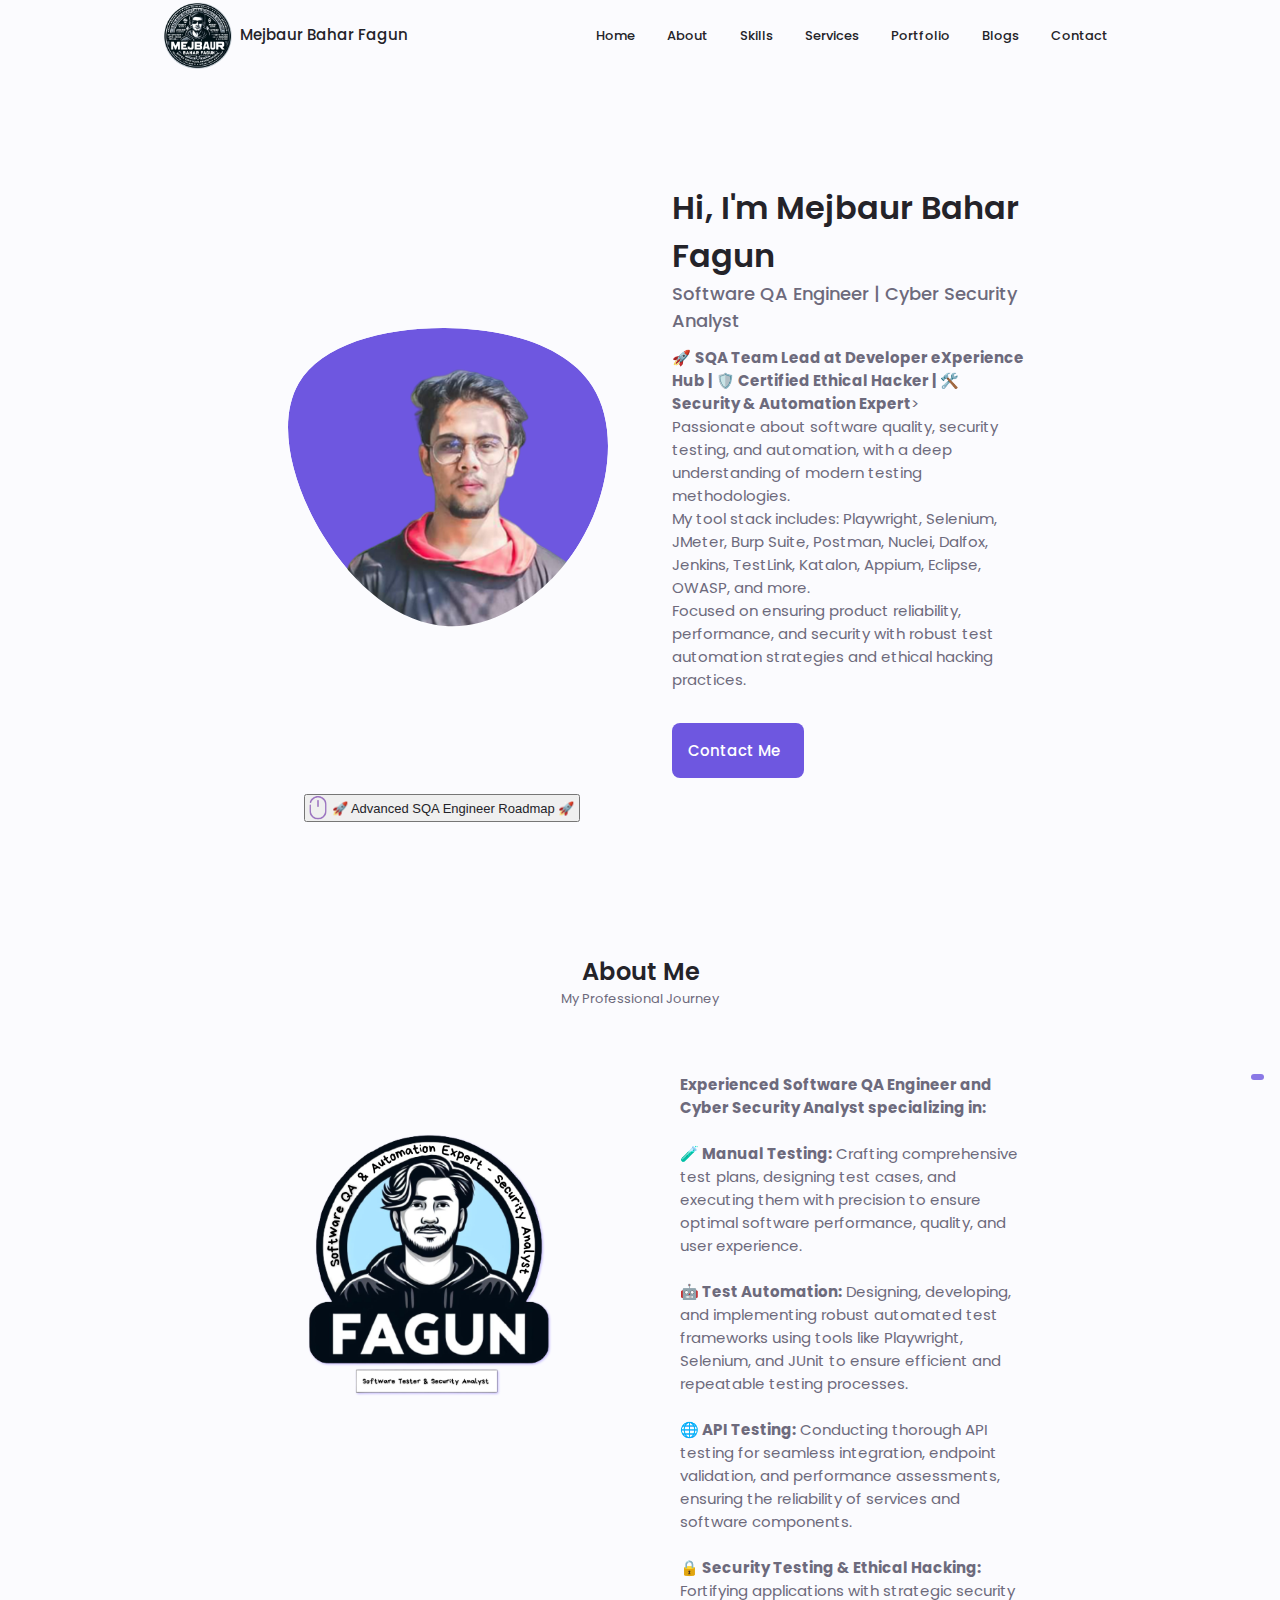
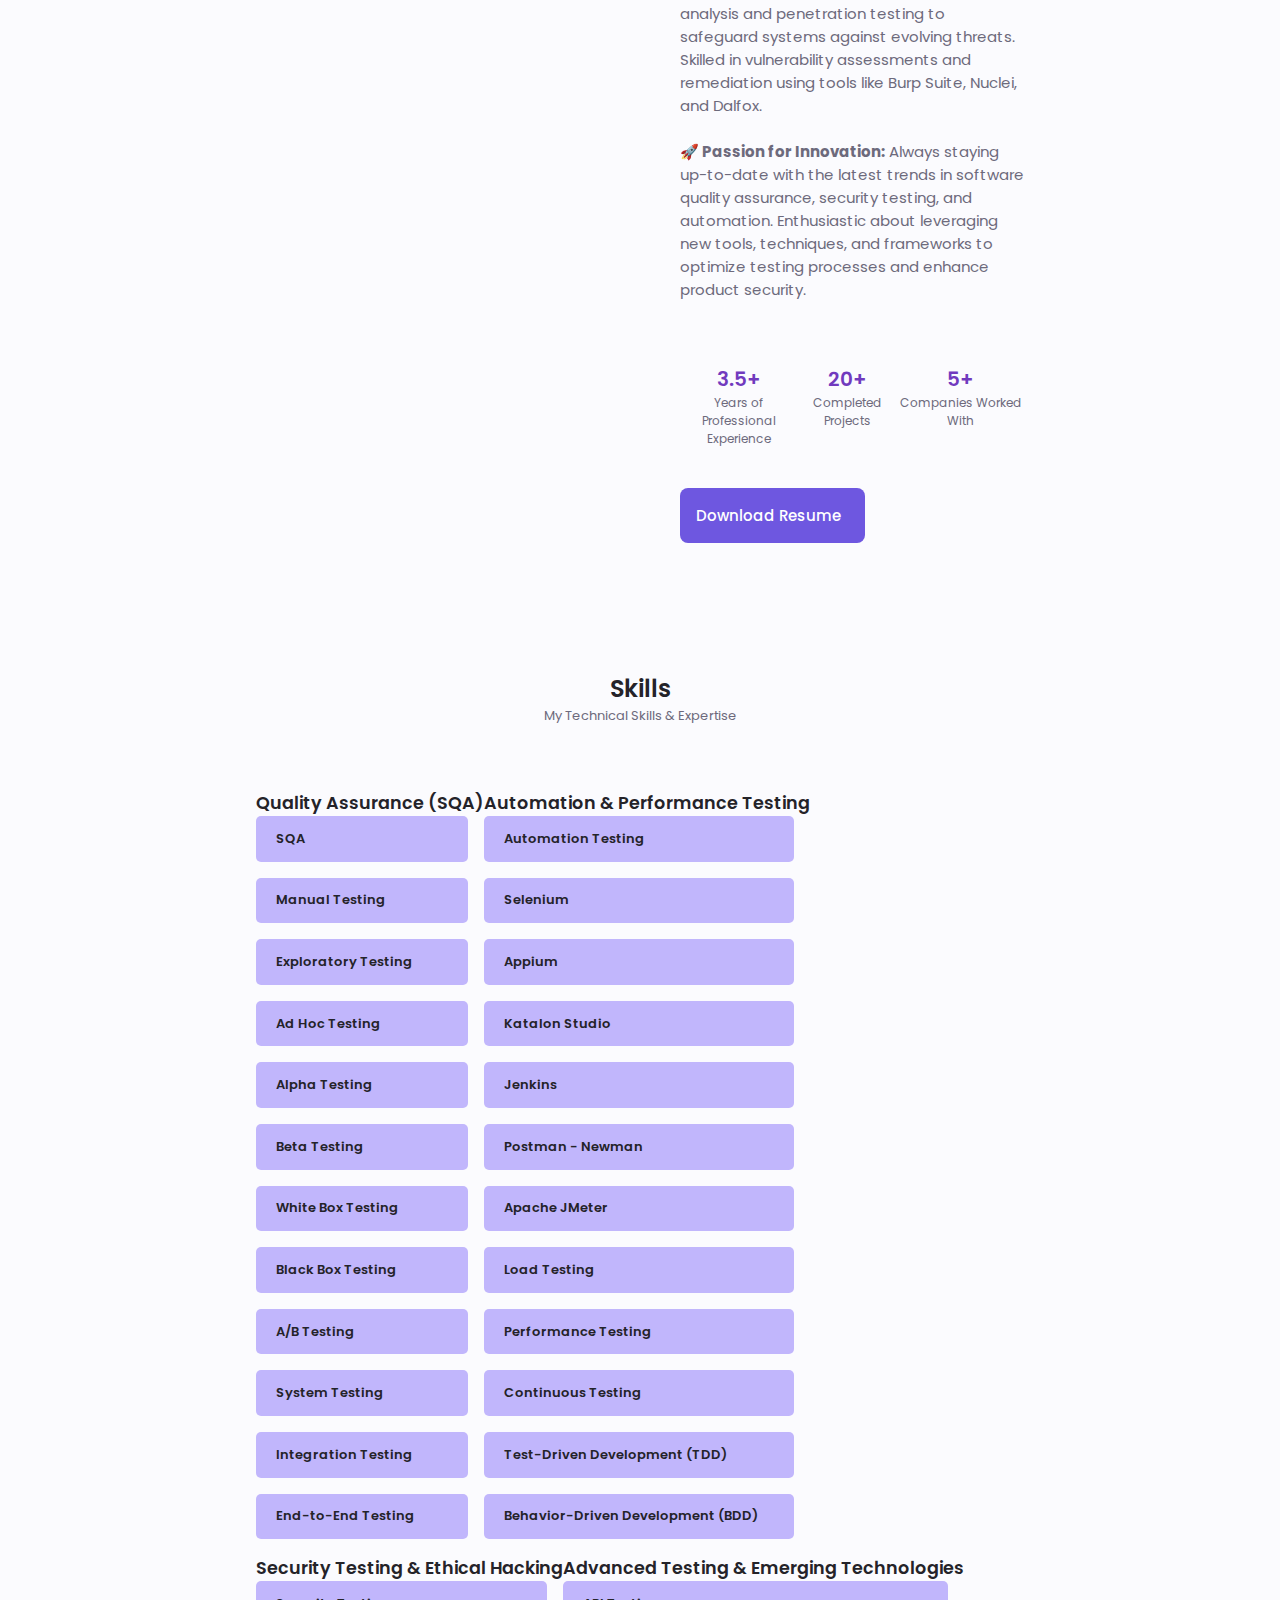
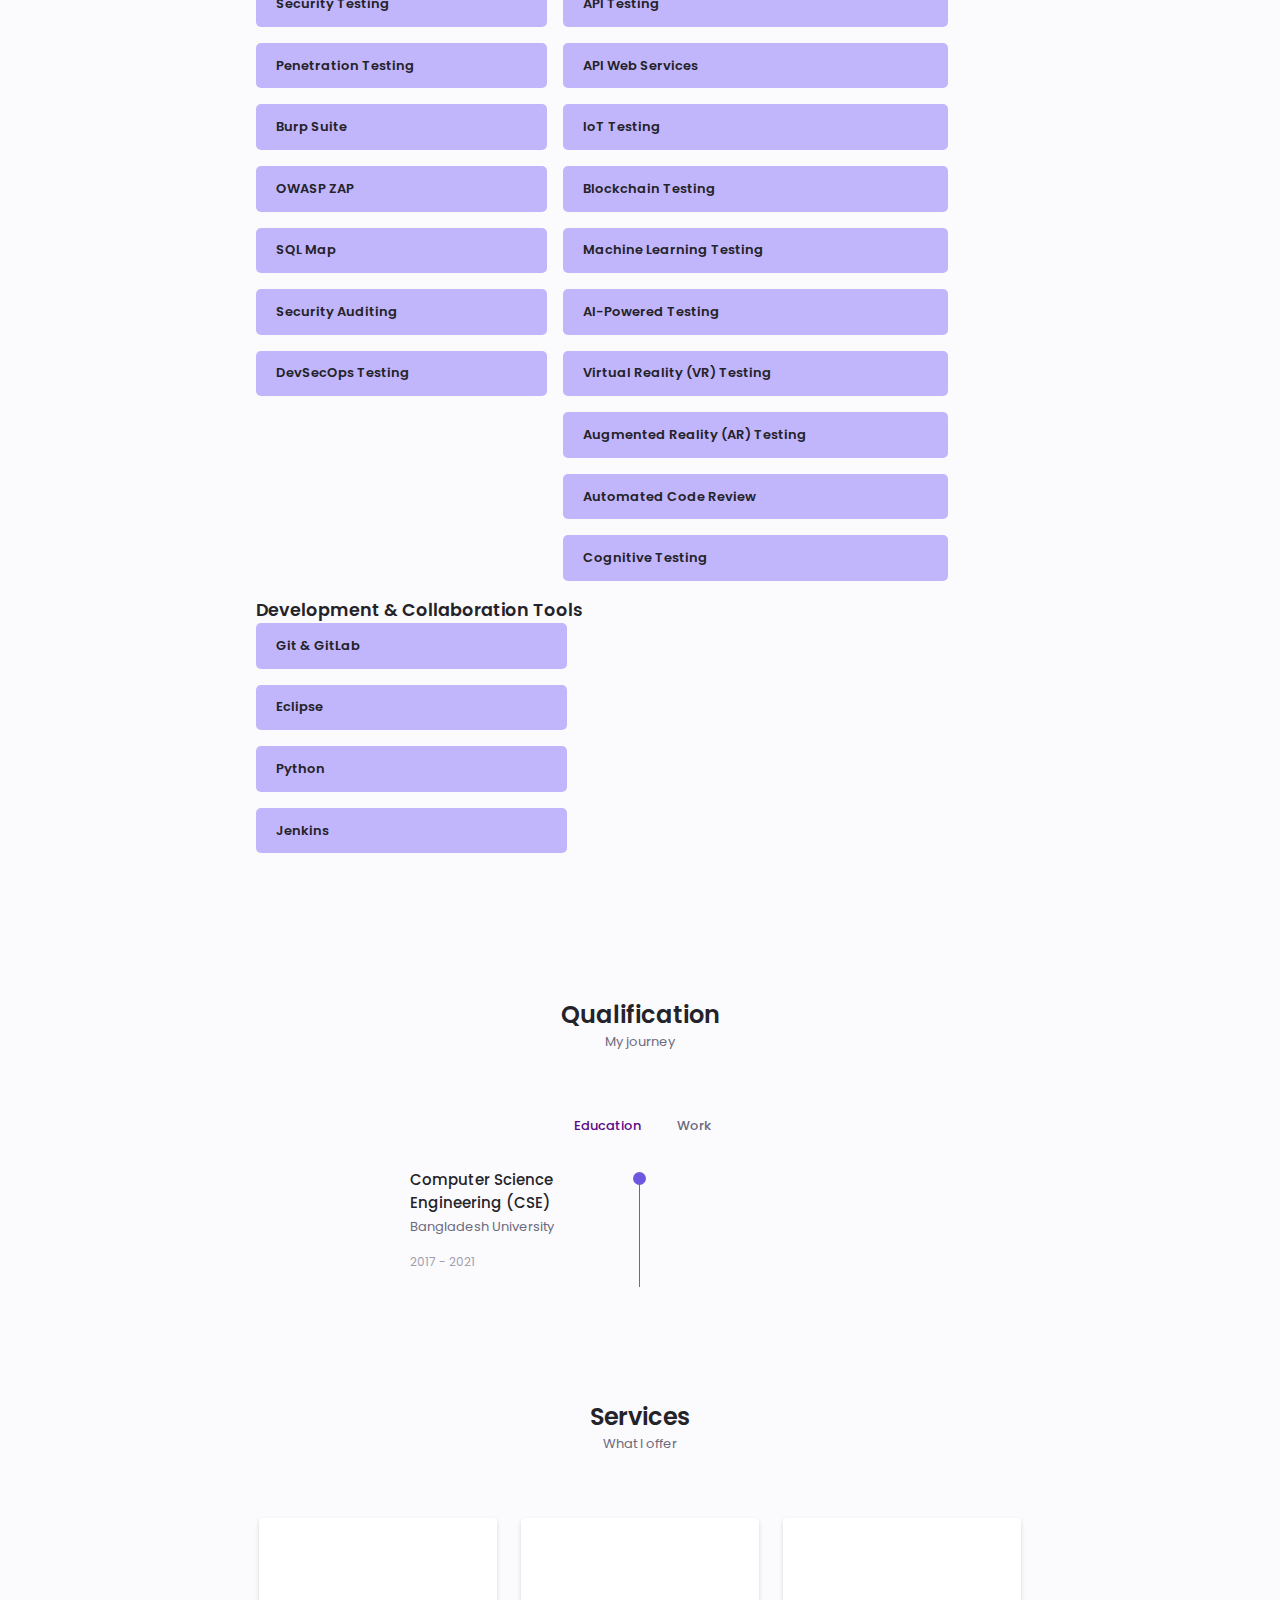
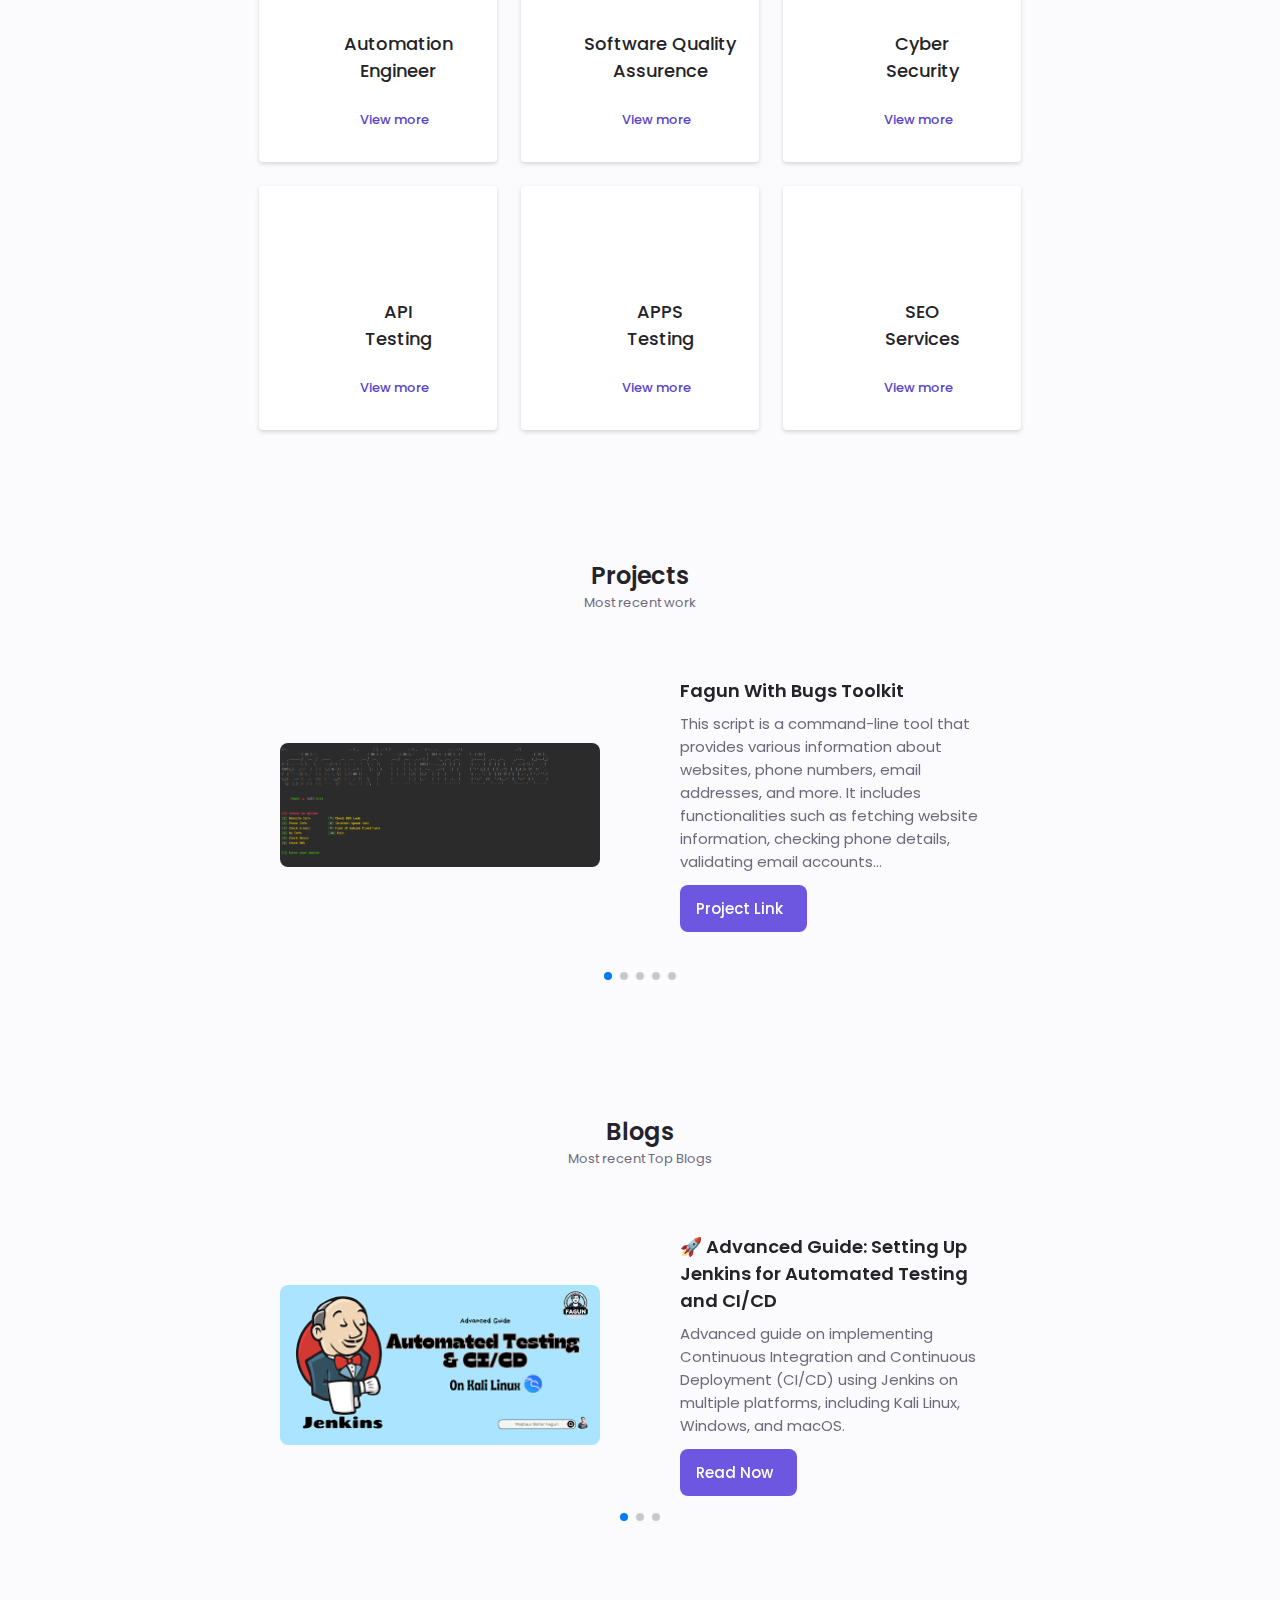
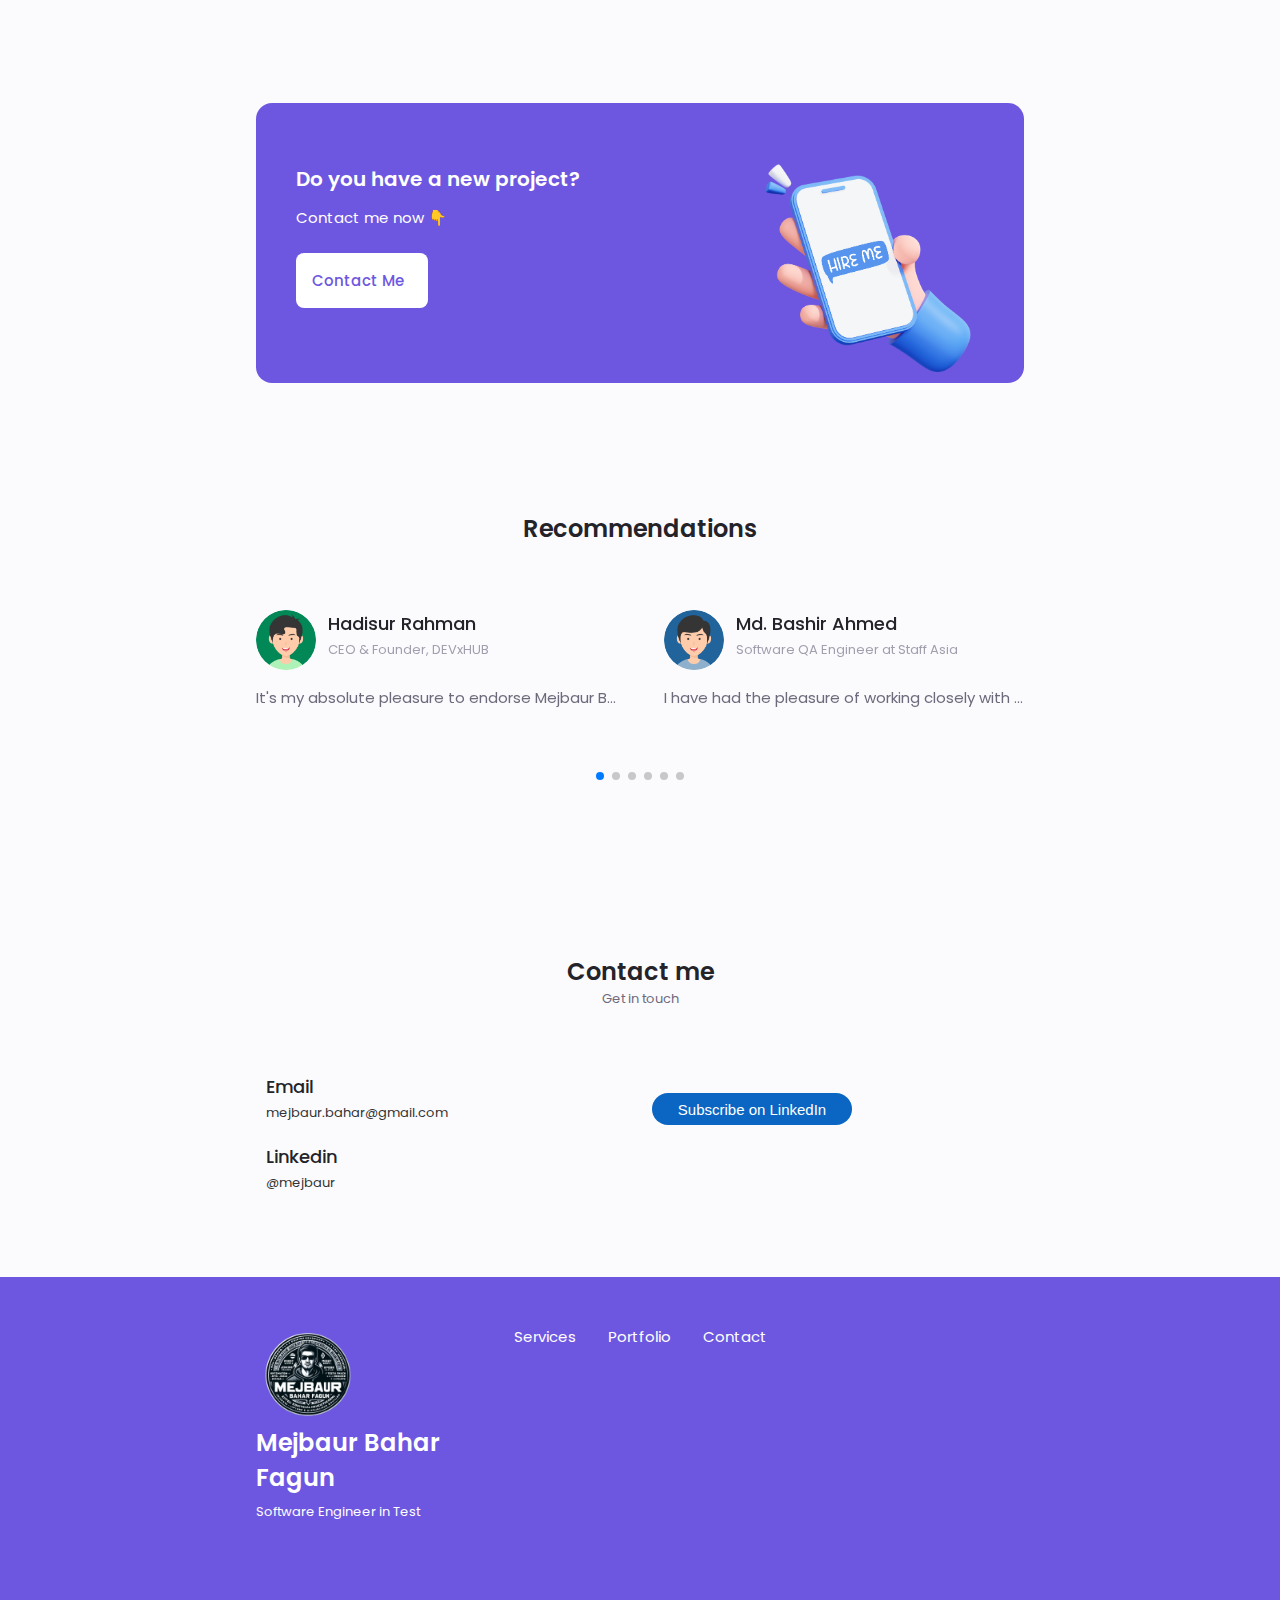
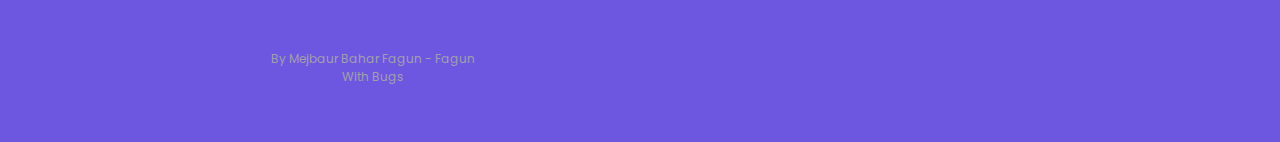
==== index.html @ 1ff0dfd5 "Update index.html" ====
<!DOCTYPE html>
<html lang="en">

<head>
  <meta charset="UTF-8" />
  <meta name="viewport" content="width=device-width, initial-scale=1.0" />
  <title>Mejbaur Bahar Fagun - Software QA Engineer | Cyber Security Analyst</title>
  <link rel="icon" type="image/png" href="Assets/Icons/logo.png">
  <meta name="description"
    content="Experienced Software QA Engineer and Cyber Security Analyst with expertise in Cyber Security, Ethical Hacking, and Test Automation.">
  <meta name="keywords"
    content="Mejbaur Bahar Fagun, Software QA Engineer, Cyber Security Analyst, Ethical Hacking, Test Automation, Security Testing, Bangladesh, Asia, USA, Canada,Software Testing, QA Engineer, Quality Assurance, Test Automation, Manual Testing, Software QA, Software Tester, Testing Engineer, Quality Analyst, SQA Engineer, QA Testing, Test Automation Engineer, Agile Testing, Regression Testing, Performance Testing, Mobile App Testing, API Testing, White Box Testing, Black Box Testing, Usability Testing, Security Testing, Penetration Testing, Load Testing, Stress Testing, Compatibility Testing, Exploratory Testing, Acceptance Testing, Test Planning, Test Execution, Test Case Design, Defect Life Cycle, Bug Tracking, Test Metrics, Test Reporting, Continuous Integration, DevOps, Shift Left Testing, Shift Right Testing, TDD, BDD, Behavior-Driven Development, Scrum Testing, Kanban Testing, Waterfall Testing, V-Model Testing, Risk-Based Testing, Compliance Testing, Accessibility Testing, Code Review, Static Analysis, Dynamic Analysis, Test Management, Test Documentation, SDLC, STLC, Gherkin, Jira, Selenium, Appium, Cypress, JUnit, TestNG, Cucumber, LoadRunner, JMeter, SoapUI, Postman, OWASP, ISTQB, Certified Software Tester, QA Best Practices, Emerging Trends in Software Testing, Quality Engineering">
  <link rel="stylesheet" href="Libraries/swiper-bundle.min.css" />
  <link rel="stylesheet" href="Css/style.css" />
  <meta property="og:title" content="Mejbaur Bahar Fagun - Software QA Engineer | Cyber Security Analyst">
  <meta property="og:description"
    content="Experienced Software QA Engineer and Cyber Security Analyst with expertise in Cyber Security, Ethical Hacking, and Test Automation.">
  <meta property="og:image" alt="Mejbaur Bahar Fagun - Software QA Engineer"
    content="https://media.licdn.com/dms/image/D5603AQHMV2bnf3NX9g/profile-displayphoto-shrink_800_800/0/1670130148787?e=2147483647&v=beta&t=wiXHs87gkBNLfKlxSEKNHR71yvdGmW5u5Cp7sYRUisY">
  <meta property="og:url" content="https://fagun.sqatesting.com">
  <meta property="og:type" content="website">
  <meta property="og:image:width" content="800">
  <meta property="og:image:height" content="800">
  <meta name="robots" content="index, follow">
  <meta name="twitter:card" content="summary_large_image">
  <meta name="twitter:creator" content="@fagun018">
  <meta name="twitter:site" content="@fagun018">
  <meta property="og:locale" content="en_US">
  <meta property="og:site_name" content="Mejbaur Bahar Fagun">
  <meta property="og:type" content="profile">
  <meta name="viewport" content="width=device-width, initial-scale=1">
  <link rel="errorpage" href="https://fagun.sqatesting.com/404.html">
  <link rel="preload" href="Libraries/swiper-bundle.min.css" as="style">
  <link rel="preload" href="Css/style.css" as="style">
  <link rel="sitemap" type="application/xml" title="Sitemap" href="sitemap.xml">
  <link rel="canonical" href="https://fagun.sqatesting.com">
  <link rel="stylesheet" href="https://cdnjs.cloudflare.com/ajax/libs/font-awesome/6.0.0/css/all.min.css"
    integrity="sha512-YourIntegrityCodeHere" crossorigin="anonymous" referrerpolicy="no-referrer" />
  
  <!-- Open Graph and Twitter Meta Data -->
  <meta property="og:title" content="Mejbaur Bahar Fagun - Software QA Engineer | Cyber Security Analyst">
  <meta property="og:description"
    content="Mejbaur Bahar Fagun is a Software QA Engineer, Cyber Security Analyst, Bug Bounty Hunter, and Top LinkedIn Voice.">
  <meta property="og:image" content="https://fagun.sqatesting.com/images/profile.jpg">
  <meta property="og:url" content="https://fagun.sqatesting.com">
  <meta name="twitter:title" content="Mejbaur Bahar Fagun - Software QA Engineer | Cyber Security Analyst">
  <meta name="twitter:description"
    content="Mejbaur Bahar Fagun is a Software QA Engineer, Cyber Security Analyst, Bug Bounty Hunter, and Top LinkedIn Voice.">
  <meta name="twitter:image" content="https://fagun.sqatesting.com/images/profile.jpg">
  
  <!-- Security & Privacy -->
  <script>
    document.addEventListener('contextmenu', function (e) {
      e.preventDefault(); // Disable right-click context menu
    });

    document.addEventListener('keydown', function (e) {
      if ((e.ctrlKey || e.metaKey) && e.shiftKey && e.key === 'C') {
        e.preventDefault(); // Disable Ctrl+Shift+C
      }
    });
  </script>

  <!-- Schema.org Structured Data -->
  <script type="application/ld+json">
    {
      "@context": "https://schema.org",
      "@type": "Person",
      "name": "Mejbaur Bahar Fagun",
      "jobTitle": "Software QA Engineer",
      "url": "https://fagun.sqatesting.com",
      "sameAs": [
        "https://www.linkedin.com/in/fagun018",
        "https://twitter.com/fagun018"
      ],
      "worksFor": {
        "@type": "Organization",
        "name": "Developer eXperience Hub"
      },
      "educationalCredentialAwarded": {
        "@type": "EducationalOccupationalCredential",
        "credentialCategory": "BSc",
        "educationalCredentialAwarded": "Computer Science and Engineering",
        "educationalOrganization": {
          "@type": "CollegeOrUniversity",
          "name": "Bangladesh University"
        }
      },
      "alumniOf": {
        "@type": "CollegeOrUniversity",
        "name": "Bangladesh University"
      }
    }
  </script>

  <script>
    if (window.location.hostname.indexOf("www") === 0) {
      window.location.href = window.location.href.replace("www.", "");
    }
  </script>
</head>



<body>
  <!-- header  -->
  <header class="header" id="header">
    <nav class="nav container">
      <a href="#" class="nav-logo">
        <img src="Assets/Icons/logo.png" alt="logo" style="width: 80px; height: 80px; vertical-align: middle;">
        Mejbaur Bahar Fagun
      </a>




      <div class="nav-menu" id="nav-menu">
        <ul class="nav-list grid">
          <li class="nav-item">
            <a href="#home" class="nav-link"><i class="fa-solid fa-house nav-icon"></i> Home</a>
          </li>
          <li class="nav-item">
            <a href="#about" class="nav-link"><i class="fa-solid fa-user nav-icon"></i> About</a>
          </li>
          <li class="nav-item">
            <a href="#skills" class="nav-link"><i class="fa-solid fa-file nav-icon"></i> Skills</a>
          </li>
          <li class="nav-item">
            <a href="#services" class="nav-link"><i class="fa-solid fa-briefcase nav-icon"></i> Services</a>
          </li>
          <li class="nav-item">
            <a href="portfolio.html" class="nav-link"><i class="fa-solid fa-image nav-icon"></i> Portfolio</a>
          </li>
          <li class="nav-item">
            <a href="#blogs" class="nav-link"><i class="fa-solid fa-image nav-icon"></i> Blogs</a>
          </li>
          <li class="nav-item">
            <a href="#contact" class="nav-link"><i class="fa-solid fa-message nav-icon"></i> Contact</a>
          </li>
        </ul>
        <i class="fa-solid fa-xmark nav-close" id="nav-close"></i>
      </div>

      <div class="nav-btns">
        <!-- theme btn  -->
        <i class="fa-regular fa-moon change-theme" id="theme-button"></i>

        <div class="nav-toggle" id="nav-toggle">
          <i class="fa-solid fa-bars"></i>
        </div>
      </div>
    </nav>
  </header>

  <main class="main">
    <section class="home section" id="home">
      <div class="home-container container grid">
        <div class="home-content grid">
          <div class="home-social">
            <a href="https://www.linkedin.com/in/mejbaur/" target="_blank" class="home-social-icon">
              <i class="fa-brands fa-linkedin-in"></i>
            </a>
            <a href="https://www.linkedin.com/newsletters/7049699805199020032/" target="_blank"
              class="home-social-icon">
              <i class="fas fa-envelope"></i> <!-- Use the fas class for solid envelope icon -->
            </a>
            <a href="https://github.com/fagun18" target="_blank" class="home-social-icon">
              <i class="fa-brands fa-github"></i>
            </a>
          </div>

          <div class="home-img">
            <svg class="home-blob" viewBox="0 0 200 187" xmlns="http://www.w3.org/2000/svg"
              xmlns:xlink="http://www.w3.org/1999/xlink">
              <mask id="mask0" mask-type="alpha">
                <path d="M190.312 36.4879C206.582 62.1187 201.309 102.826 182.328 134.186C163.346 165.547 
        130.807 187.559 100.226 186.353C69.6454 185.297 41.0228 161.023 21.7403 129.362C2.45775 
        97.8511 -7.48481 59.1033 6.67581 34.5279C20.9871 10.1032 59.7028 -0.149132 97.9666 
        0.00163737C136.23 0.303176 174.193 10.857 190.312 36.4879Z" />
              </mask>
              <g mask="url(#mask0)">
                <path d="M190.312 36.4879C206.582 62.1187 201.309 102.826 182.328 134.186C163.346 
        165.547 130.807 187.559 100.226 186.353C69.6454 185.297 41.0228 161.023 21.7403 
        129.362C2.45775 97.8511 -7.48481 59.1033 6.67581 34.5279C20.9871 10.1032 59.7028 
        -0.149132 97.9666 0.00163737C136.23 0.303176 174.193 10.857 190.312 36.4879Z" />
                <image class="home-blob-img" x="-15" y="-5" href="Assets/Icons/logo1.png" />
              </g>
            </svg>
          </div>

<div class="home-data">
  <h1 class="home-title">Hi, I'm Mejbaur Bahar Fagun</h1>
  <h3 class="home-subtitle">Software QA Engineer | Cyber Security Analyst</h3>
  <p class="home-description">
    🚀 <b>SQA Team Lead at Developer eXperience Hub | 🛡️ Certified Ethical Hacker | 🛠️ Security & Automation Expert</b>>
    <br> Passionate about software quality, security testing, and automation, with a deep understanding of modern testing methodologies.
    <br> My tool stack includes: Playwright, Selenium, JMeter, Burp Suite, Postman, Nuclei, Dalfox, Jenkins, TestLink, Katalon, Appium, Eclipse, OWASP, and more.
    <br> Focused on ensuring product reliability, performance, and security with robust test automation strategies and ethical hacking practices.
  </p>
  <a href="#contact" class="button button-flex">
    Contact Me <i class="fa-regular fa-envelope button-icon"></i>
  </a>
</div>

        </div>

        <style>
          .home-scroll-button {
            transition: transform 0.3s ease-in-out;
          }

          .home-scroll-button:hover {
            transform: scale(1.1);
          }
        </style>

        <style>
          .home-scroll-button {
            transition: transform 0.3s ease-in-out, color 0.3s ease-in-out;
            color: black;
            /* Initial text color */
          }

          .home-scroll-button:hover {
            transform: scale(1.1);
            color: blue;
            /* Text color on hover */
          }
        </style>

        <div class="home-scroll">
          <button onclick="redirectToAboutPage()" class="home-scroll-button button-flex">
            <!-- <i class="fa-solid fa-computer-mouse home-scroll-mouse"></i> -->
            <img class="home-scroll-mouse" src="Assets/mouse.svg" alt="" />
            <span class="home-scroll-name">🚀 Advanced SQA Engineer Roadmap 🚀</span>
            <i class="fa-solid fa-angles-down home-scroll-arrow"></i>
          </button>
        </div>

        <script>
          function redirectToAboutPage() {
            // Replace 'about.html' with the actual path to your about page
            window.location.href = 'sqa_roadmap.html';
          }
        </script>



      </div>
    </section>

<section class="about section" id="about">
  <h2 class="section-title">About Me</h2>
  <span class="section-subtitle">My Professional Journey</span>

  <div class="about-container container grid">
    <img src="Assets/Icons/aboutimg.png" alt="Mejbaur Bahar Fagun" class="about-img" />

    <div class="about-data">
      <p class="about-description">
        <b>Experienced Software QA Engineer and Cyber Security Analyst specializing in:</b><br><br>

        <b>🧪 Manual Testing:</b> Crafting comprehensive test plans, designing test cases, and executing them with precision to ensure optimal software performance, quality, and user experience.<br><br>

        <b>🤖 Test Automation:</b> Designing, developing, and implementing robust automated test frameworks using tools like Playwright, Selenium, and JUnit to ensure efficient and repeatable testing processes.<br><br>

        <b>🌐 API Testing:</b> Conducting thorough API testing for seamless integration, endpoint validation, and performance assessments, ensuring the reliability of services and software components.<br><br>

        <b>🔒 Security Testing & Ethical Hacking:</b> Fortifying applications with strategic security analysis and penetration testing to safeguard systems against evolving threats. Skilled in vulnerability assessments and remediation using tools like Burp Suite, Nuclei, and Dalfox.<br><br>

        <b>🚀 Passion for Innovation:</b> Always staying up-to-date with the latest trends in software quality assurance, security testing, and automation. Enthusiastic about leveraging new tools, techniques, and frameworks to optimize testing processes and enhance product security.<br><br>
      </p>

      <div class="about-info">
        <div>
          <span class="about-info-title">3.5+</span>
          <span class="about-info-name">Years of <br /> Professional Experience</span>
        </div>
        <div>
          <span class="about-info-title">20+</span>
          <span class="about-info-name">Completed Projects</span>
        </div>
        <div>
          <span class="about-info-title">5+</span>
          <span class="about-info-name">Companies Worked With</span>
        </div>
      </div>

      <div class="about-buttons">
        <a href="https://drive.google.com/file/d/1X0MMyf4GKWsysK_bhwSFIOzguG3PvM5C/view?usp=sharing" target="_blank"
          class="button button-flex">
          Download Resume
          <i class="fa-solid fa-file-arrow-down button-icon"></i>
        </a>
      </div>
    </div>
  </div>
</section>


<!-- Skills and Qualification -->
<section class="skills section" id="skills">
  <h2 class="section-title">Skills</h2>
  <span class="section-subtitle">My Technical Skills & Expertise</span>
  
  <div class="skills-content container">
    <div class="skills-category">
      <h3 class="skills-category-title">Quality Assurance (SQA)</h3>
      <div class="skills-name">SQA</div>
      <div class="skills-name">Manual Testing</div>
      <div class="skills-name">Exploratory Testing</div>
      <div class="skills-name">Ad Hoc Testing</div>
      <div class="skills-name">Alpha Testing</div>
      <div class="skills-name">Beta Testing</div>
      <div class="skills-name">White Box Testing</div>
      <div class="skills-name">Black Box Testing</div>
      <div class="skills-name">A/B Testing</div>
      <div class="skills-name">System Testing</div>
      <div class="skills-name">Integration Testing</div>
      <div class="skills-name">End-to-End Testing</div>
    </div>

    <div class="skills-category">
      <h3 class="skills-category-title">Automation & Performance Testing</h3>
      <div class="skills-name">Automation Testing</div>
      <div class="skills-name">Selenium</div>
      <div class="skills-name">Appium</div>
      <div class="skills-name">Katalon Studio</div>
      <div class="skills-name">Jenkins</div>
      <div class="skills-name">Postman - Newman</div>
      <div class="skills-name">Apache JMeter</div>
      <div class="skills-name">Load Testing</div>
      <div class="skills-name">Performance Testing</div>
      <div class="skills-name">Continuous Testing</div>
      <div class="skills-name">Test-Driven Development (TDD)</div>
      <div class="skills-name">Behavior-Driven Development (BDD)</div>
    </div>

    <div class="skills-category">
      <h3 class="skills-category-title">Security Testing & Ethical Hacking</h3>
      <div class="skills-name">Security Testing</div>
      <div class="skills-name">Penetration Testing</div>
      <div class="skills-name">Burp Suite</div>
      <div class="skills-name">OWASP ZAP</div>
      <div class="skills-name">SQL Map</div>
      <div class="skills-name">Security Auditing</div>
      <div class="skills-name">DevSecOps Testing</div>
    </div>

    <div class="skills-category">
      <h3 class="skills-category-title">Advanced Testing & Emerging Technologies</h3>
      <div class="skills-name">API Testing</div>
      <div class="skills-name">API Web Services</div>
      <div class="skills-name">IoT Testing</div>
      <div class="skills-name">Blockchain Testing</div>
      <div class="skills-name">Machine Learning Testing</div>
      <div class="skills-name">AI-Powered Testing</div>
      <div class="skills-name">Virtual Reality (VR) Testing</div>
      <div class="skills-name">Augmented Reality (AR) Testing</div>
      <div class="skills-name">Automated Code Review</div>
      <div class="skills-name">Cognitive Testing</div>
    </div>

    <div class="skills-category">
      <h3 class="skills-category-title">Development & Collaboration Tools</h3>
      <div class="skills-name">Git & GitLab</div>
      <div class="skills-name">Eclipse</div>
      <div class="skills-name">Python</div>
      <div class="skills-name">Jenkins</div>
    </div>
  </div>
</section>

    
    <section class="qualification section">
      <h2 class="section-title">Qualification</h2>
      <span class="section-subtitle">My journey</span>

      <div class="qualification-container container">
        <div class="qualification-tabs">
          <div class="qualification-button button-flex qualification-active" data-target="#education">
            <i class="fa-solid fa-graduation-cap qualification-icon"></i>
            Education
          </div>
          <div class="qualification-button button-flex" data-target="#work">
            <i class="fa-solid fa-briefcase qualification-icon"></i>
            Work
          </div>
        </div>

        <div class="qualification-section">
          <div class="qualification-content qualification-active" data-content id="education">
            <!-- qualifi 1 -->
            <div class="qualification-data">
              <div>
                <h3 class="qualification-title">
                  Computer Science Engineering (CSE)
                </h3>
                <span class="qualification-subtitle">Bangladesh University</span>
                <div class="qualification-date">
                  <i class="fa-solid fa-calendar-days"></i>
                  2017 - 2021
                </div>
              </div>
              <div>
                <span class="qualification-round"></span>
                <span class="qualification-line"></span>
              </div>
            </div>
          </div>

          <!-- qualific content 2 -->
          <div class="qualification-content" data-content id="work">
            <!-- qualifi 1 -->
            <div class="qualification-data">
              <div>
                <h3 class="qualification-title">Software Engineer QA</h3>
                <span class="qualification-subtitle">DEVxHUB</span>
                <div class="qualification-date">
                  <i class="fa-solid fa-calendar-days"></i>
                  2022 - Present
                </div>
              </div>
              <div>
                <span class="qualification-round"></span>
                <span class="qualification-line"></span>
              </div>
            </div>

            <!-- qualifi 2 -->
            <div class="qualification-data">
              <div></div>
              <div>
                <span class="qualification-round"></span>
                <span class="qualification-line"></span>
              </div>
              <div>
                <h3 class="qualification-title">Jr Software QA Engineer</h3>
                <span class="qualification-subtitle">DEVxHUB</span>
                <div class="qualification-date">
                  <i class="fa-solid fa-calendar-days"></i>
                  2022 - 2023
                </div>
              </div>
            </div>

            <!-- qualifi 3 -->
            <div class="qualification-data">
              <div>
                <h3 class="qualification-title">Software QA Engineer (Internship)</h3>
                <span class="qualification-subtitle">DEVxHUB</span>
                <div class="qualification-date">
                  <i class="fa-solid fa-calendar-days"></i>
                  March 2022 - July 2022
                </div>
              </div>
              <div>
                <span class="qualification-round"></span>
                <!-- <span class="qualification-line"></span> -->
              </div>
            </div>

            <!-- Additional experiences -->

            <!-- qualifi 4 -->
            <div class="qualification-data">
              <div></div>
              <div>
                <span class="qualification-round"></span>
                <span class="qualification-line"></span>
              </div>
              <div>
                <h3 class="qualification-title">Software Testing</h3>
                <span class="qualification-subtitle">GAO Tek Inc</span>
                <div class="qualification-date">
                  <i class="fa-solid fa-calendar-days"></i>
                  Contract (3 Months) - 2021
                </div>
              </div>
            </div>

            <!-- qualifi 5 -->
            <div class="qualification-data">
              <div>
                <h3 class="qualification-title">Software Testing (Mobile Apps and Payment Gateway systems)</h3>
                <span class="qualification-subtitle">Orion Informatics Ltd</span>
                <div class="qualification-date">
                  <i class="fa-solid fa-calendar-days"></i>
                  Contract (4 Months) - 2021
                </div>
              </div>
              <div>
                <span class="qualification-round"></span>
                <span class="qualification-line"></span>
              </div>
            </div>
          </div>

        </div>
      </div>
    </section>

    <section class="services section" id="services">
      <h2 class="section-title">Services</h2>
      <span class="section-subtitle">What I offer</span>

      <div class="services-container container grid">
        <!-- service 1  -->
        <div class="services-content">
          <div>
            <i class="fa-solid fa-code services-icon"></i>

            <h3 class="services-title">
              Automation <br />
              Engineer
            </h3>
          </div>
          <span class="button button-flex button-small button-link services-button">
            View more
            <i class="fa-solid fa-arrow-right button-icon"></i>
          </span>

          <div class="services-box">
            <div class="services-box-content">
              <h4 class="services-box-title">
                Automation <br />
                Engineer
              </h4>
              <i class="fa-solid fa-xmark services-box-close"></i>

              <ul class="services-box-services grid">
                <li class="services-box-list">
                  <i class="fa-regular fa-circle-check services-list-icon"></i>
                  <p>Test Automation Scripting 🤖</p>
                </li>
                <li class="services-box-list">
                  <i class="fa-regular fa-circle-check services-list-icon"></i>
                  <p>Test Execution 🚀</p>
                </li>
                <li class="services-box-list">
                  <i class="fa-regular fa-circle-check services-list-icon"></i>
                  <p>Continuous Integration 🔄</p>
                </li>
                <li class="services-box-list">
                  <i class="fa-regular fa-circle-check services-list-icon"></i>
                  <p>Regression Testing 🔍</p>
                </li>
                <li class="services-box-list">
                  <i class="fa-regular fa-circle-check services-list-icon"></i>
                  <p>Defect Analysis 🐞</p>
                </li>
                <li class="services-box-list">
                  <i class="fa-regular fa-circle-check services-list-icon"></i>
                  <p>Performance Testing Automation ⚙️</p>
                </li>
                <li class="services-box-list">
                  <i class="fa-regular fa-circle-check services-list-icon"></i>
                  <p>Test Environment Setup 🌐</p>
                </li>
                <li class="services-box-list">
                  <i class="fa-regular fa-circle-check services-list-icon"></i>
                  <p>Version Control Integration 🔄🔗</p>
                </li>
                <li class="services-box-list">
                  <i class="fa-regular fa-circle-check services-list-icon"></i>
                  <p>Automated Test Reporting 📊</p>
                </li>
                <li class="services-box-list">
                  <i class="fa-regular fa-circle-check services-list-icon"></i>
                  <p>API Testing Automation 🔧</p>
                </li>
                <li class="services-box-list">
                  <i class="fa-regular fa-circle-check services-list-icon"></i>
                  <p>Cross-Browser Testing Automation 🌐🔍</p>
                </li>
                <li class="services-box-list">
                  <i class="fa-regular fa-circle-check services-list-icon"></i>
                  <p>Integration Testing Automation 🔄🔧</p>
                </li>

              </ul>
            </div>
          </div>
        </div>
        <!-- service 2  -->
        <div class="services-content">
          <div>
            <i class="fa-brands fa-uikit services-icon"></i>
            <h3 class="services-title">
              Software Quality<br />
              Assurence
            </h3>
          </div>
          <span class="button button-flex button-small button-link services-button">
            View more
            <i class="fa-solid fa-arrow-right button-icon"></i>
          </span>

          <div class="services-box">
            <div class="services-box-content">
              <h4 class="services-box-title">
                Software Quality<br />
                Assurence
              </h4>
              <i class="fa-solid fa-xmark services-box-close"></i>

              <ul class="services-box-services grid">
                <li class="services-box-list">
                  <i class="fa-regular fa-circle-check services-list-icon"></i>
                  <p>Test Planning and Strategy 📅</p>
                </li>
                <li class="services-box-list">
                  <i class="fa-regular fa-circle-check services-list-icon"></i>
                  <p>Test Case Design and Execution 📝🚀</p>
                </li>
                <li class="services-box-list">
                  <i class="fa-regular fa-circle-check services-list-icon"></i>
                  <p>Manual Testing 🤲</p>
                </li>
                <li class="services-box-list">
                  <i class="fa-regular fa-circle-check services-list-icon"></i>
                  <p>Regression Testing 🔄🔍</p>
                </li>
                <li class="services-box-list">
                  <i class="fa-regular fa-circle-check services-list-icon"></i>
                  <p>User Acceptance Testing (UAT) 👍</p>
                </li>
                <li class="services-box-list">
                  <i class="fa-regular fa-circle-check services-list-icon"></i>
                  <p>Defect Tracking and Reporting 🐞📊</p>
                </li>
                <li class="services-box-list">
                  <i class="fa-regular fa-circle-check services-list-icon"></i>
                  <p>Continuous Integration and Deployment 🔄🚀</p>
                </li>
                <li class="services-box-list">
                  <i class="fa-regular fa-circle-check services-list-icon"></i>
                  <p>Performance Testing ⚙️</p>
                </li>
                <li class="services-box-list">
                  <i class="fa-regular fa-circle-check services-list-icon"></i>
                  <p>Security Testing 🔒</p>
                </li>
                <li class="services-box-list">
                  <i class="fa-regular fa-circle-check services-list-icon"></i>
                  <p>Test Data Management 📊</p>
                </li>



              </ul>
            </div>
          </div>
        </div>
        <!-- service 3  -->
        <div class="services-content">
          <div>
            <i class="fa-solid fa-hashtag services-icon"></i>
            <h3 class="services-title">
              Cyber<br />
              Security
            </h3>
          </div>
          <span class="button button-flex button-small button-link services-button">
            View more
            <i class="fa-solid fa-arrow-right button-icon"></i>
          </span>

          <div class="services-box">
            <div class="services-box-content">
              <h4 class="services-box-title">
                Cyber<br />
                Security
              </h4>
              <i class="fa-solid fa-xmark services-box-close"></i>

              <ul class="services-box-services grid">
                <li class="services-box-list">
                  <i class="fa-regular fa-circle-check services-list-icon"></i>
                  <p>Penetration Testing 🚧🔍</p>
                </li>
                <li class="services-box-list">
                  <i class="fa-regular fa-circle-check services-list-icon"></i>
                  <p>Vulnerability Assessment 🛡️🔍</p>
                </li>
                <li class="services-box-list">
                  <i class="fa-regular fa-circle-check services-list-icon"></i>
                  <p>Web Application Security Testing 🌐🔒</p>
                </li>
                <li class="services-box-list">
                  <i class="fa-regular fa-circle-check services-list-icon"></i>
                  <p>Network Security Testing 🌐🔒</p>
                </li>
                <li class="services-box-list">
                  <i class="fa-regular fa-circle-check services-list-icon"></i>
                  <p>Cloud Security Testing ☁️🔒</p>
                </li>
                <li class="services-box-list">
                  <i class="fa-regular fa-circle-check services-list-icon"></i>
                  <p>Security Code Review 🔍💻</p>
                </li>
                <li class="services-box-list">
                  <i class="fa-regular fa-circle-check services-list-icon"></i>
                  <p>IoT Security Testing 🌐🔒</p>
                </li>
                <li class="services-box-list">
                  <i class="fa-regular fa-circle-check services-list-icon"></i>
                  <p>Data Security Testing 📊🔒</p>
                </li>
                <li class="services-box-list">
                  <i class="fa-regular fa-circle-check services-list-icon"></i>
                  <p>Digital Forensics🔍</p>
                </li>
                <li class="services-box-list">
                  <i class="fa-regular fa-circle-check services-list-icon"></i>
                  <p>Security Tool Evaluation and Implementation 🧰</p>
                </li>
              </ul>
            </div>
          </div>
        </div>
        <!-- service 4  -->
        <div class="services-content">
          <div>
            <i class="fa-solid fa-network-wired services-icon"></i>

            <h3 class="services-title">
              API<br />
              Testing
            </h3>
          </div>
          <span class="button button-flex button-small button-link services-button">
            View more
            <i class="fa-solid fa-arrow-right button-icon"></i>
          </span>

          <div class="services-box">
            <div class="services-box-content">
              <h4 class="services-box-title">
                API<br />
                Testing
              </h4>
              <i class="fa-solid fa-xmark services-box-close"></i>

              <ul class="services-box-services grid">
                <li class="services-box-list">
                  <i class="fa-regular fa-circle-check services-list-icon"></i>
                  <p>API Understanding and Analysis 🔄🔍</p>
                </li>
                <li class="services-box-list">
                  <i class="fa-regular fa-circle-check services-list-icon"></i>
                  <p>Test Planning for APIs 📅</p>
                </li>
                <li class="services-box-list">
                  <i class="fa-regular fa-circle-check services-list-icon"></i>
                  <p>API Test Case Design 📝</p>
                </li>
                <li class="services-box-list">
                  <i class="fa-regular fa-circle-check services-list-icon"></i>
                  <p>Automation Scripting for APIs 🤖</p>
                </li>
                <li class="services-box-list">
                  <i class="fa-regular fa-circle-check services-list-icon"></i>
                  <p>API Security Testing 🔒</p>
                </li>
                <li class="services-box-list">
                  <i class="fa-regular fa-circle-check services-list-icon"></i>
                  <p>Load and Performance Testing for APIs ⚙️🔄</p>
                </li>
                <li class="services-box-list">
                  <i class="fa-regular fa-circle-check services-list-icon"></i>
                  <p>API Integration Testing 🔄🔧</p>
                </li>
                <li class="services-box-list">
                  <i class="fa-regular fa-circle-check services-list-icon"></i>
                  <p>Error Handling Testing 🚫🔍</p>
                </li>
                <li class="services-box-list">
                  <i class="fa-regular fa-circle-check services-list-icon"></i>
                  <p>Mocking and Virtualization 🤖🔄</p>
                </li>
                <li class="services-box-list">
                  <i class="fa-regular fa-circle-check services-list-icon"></i>
                  <p>API Monitoring and Logging 📊👀</p>
                </li>
                <li class="services-box-list">
                  <i class="fa-regular fa-circle-check services-list-icon"></i>
                  <p>API Gateway Testing 🚪🔄</p>
                </li>
                <li class="services-box-list">
                  <i class="fa-regular fa-circle-check services-list-icon"></i>
                  <p>Cross-Browser and Cross-Device API Testing 🌐📱</p>
                </li>

              </ul>
            </div>
          </div>
        </div>
        <!-- service 5  -->
        <div class="services-content">
          <div>
            <i class="fa-solid fa-mobile services-icon"></i>

            <h3 class="services-title">
              APPS<br />
              Testing
            </h3>
          </div>
          <span class="button button-flex button-small button-link services-button">
            View more
            <i class="fa-solid fa-arrow-right button-icon"></i>
          </span>

          <div class="services-box">
            <div class="services-box-content">
              <h4 class="services-box-title">
                APPS<br />
                Testing
              </h4>
              <i class="fa-solid fa-xmark services-box-close"></i>

              <ul class="services-box-services grid">
                <li class="services-box-list">
                  <i class="fa-regular fa-circle-check services-list-icon"></i>
                  <p>Test Planning for Mobile Apps 📅</p>
                </li>
                <li class="services-box-list">
                  <i class="fa-regular fa-circle-check services-list-icon"></i>
                  <p>Usability Testing 🖥️📱</p>
                </li>
                <li class="services-box-list">
                  <i class="fa-regular fa-circle-check services-list-icon"></i>
                  <p>Functional Testing 📱🔍</p>
                </li>
                <li class="services-box-list">
                  <i class="fa-regular fa-circle-check services-list-icon"></i>
                  <p>Compatibility Testing 📱🌐</p>
                </li>
                <li class="services-box-list">
                  <i class="fa-regular fa-circle-check services-list-icon"></i>
                  <p>Installation and Uninstallation Testing 📱🔄</p>
                </li>
                <li class="services-box-list">
                  <i class="fa-regular fa-circle-check services-list-icon"></i>
                  <p>App Performance Testing ⚙️📱</p>
                </li>
                <li class="services-box-list">
                  <i class="fa-regular fa-circle-check services-list-icon"></i>
                  <p>Network Conditions Testing 📱🔄🔗</p>
                </li>
                <li class="services-box-list">
                  <i class="fa-regular fa-circle-check services-list-icon"></i>
                  <p>Security Testing for Mobile Apps 🔒📱</p>
                </li>
                <li class="services-box-list">
                  <i class="fa-regular fa-circle-check services-list-icon"></i>
                  <p>Cross-Device Testing 📱💻🖥️/p>
                </li>
                <li class="services-box-list">
                  <i class="fa-regular fa-circle-check services-list-icon"></i>
                  <p>App Updates and Compatibility 🔄📱</p>
                </li>
              </ul>
            </div>
          </div>
        </div>


        <!-- service 5  -->
        <div class="services-content">
          <div>
            <i class="fa-mobile services-icon"></i>

            <h3 class="services-title">
              SEO<br />
              Services
            </h3>
          </div>
          <span class="button button-flex button-small button-link services-button">
            View more
            <i class="fa-solid fa-arrow-right button-icon"></i>

          </span>

          <div class="services-box">
            <div class="services-box-content">
              <h4 class="services-box-title">
                SEO<br />
                Services
              </h4>
              <i class="fa-solid fa-xmark services-box-close"></i>

              <ul class="services-box-services grid">
                <li class="services-box-list">
                  <i class="fa-regular fa-circle-check services-list-icon"></i>
                  <p>Keyword Research and Analysis 🔍</p>
                </li>
                <li class="services-box-list">
                  <i class="fa-regular fa-circle-check services-list-icon"></i>
                  <p>On-Page SEO Optimization 📄</p>
                </li>
                <li class="services-box-list">
                  <i class="fa-regular fa-circle-check services-list-icon"></i>
                  <p>Off-Page SEO Strategies 🌐</p>
                </li>
                <li class="services-box-list">
                  <i class="fa-regular fa-circle-check services-list-icon"></i>
                  <p>Link Building and Backlink Analysis 🔗</p>
                </li>
                <li class="services-box-list">
                  <i class="fa-regular fa-circle-check services-list-icon"></i>
                  <p>SEO Audits and Reporting 📊</p>
                </li>
                <li class="services-box-list">
                  <i class="fa-regular fa-circle-check services-list-icon"></i>
                  <p>Local SEO Optimization 📍</p>
                </li>
                <li class="services-box-list">
                  <i class="fa-regular fa-circle-check services-list-icon"></i>
                  <p>SEO-friendly Content Creation 🖋️</p>
                </li>
                <li class="services-box-list">
                  <i class="fa-regular fa-circle-check services-list-icon"></i>
                  <p>Mobile SEO Optimization 📱</p>
                </li>
                <li class="services-box-list">
                  <i class="fa-regular fa-circle-check services-list-icon"></i>
                  <p>Technical SEO Implementation ⚙️</p>
                </li>
                <li class="services-box-list">
                  <i class="fa-regular fa-circle-check services-list-icon"></i>
                  <p>Social Media Integration for SEO 📲</p>
                </li>
              </ul>
            </div>
          </div>

        </div>

      </div>
    </section>

    <!-- portfolio -->
    <section class="portfolio section" id="portfolio">
      <h2 class="section-title">Projects</h2>
      <span class="section-subtitle">Most recent work</span>

      <div class="portfolio-container container swiper-container">
        <div class="swiper-wrapper">
          <!-- project1  -->
          <div class="portfolio-content grid swiper-slide">
            <img src="Assets\project\fagun_toolkit.png" alt="" class="portfolio-img" />

            <div class="portfolio-data">
              <h3 class="portfolio-title">Fagun With Bugs Toolkit</h3>
              <p class="portfolio-description">
                This script is a command-line tool that provides various information about websites, phone numbers,
                email addresses, and more. It includes functionalities such as fetching website information, checking
                phone
                details, validating email accounts...
              </p>
              <a href="https://fagun18.github.io/FagunWithBugs/project/fagun_toolkit.html" target="_blank"
                class="button button-flex button-small portfolio-button">Project Link
                <i class="fa-solid fa-arrow-right button-icon"></i></a>
            </div>
          </div>

          <div class="portfolio-content grid swiper-slide">
            <img
              src="[data-uri]"
              alt="" class="portfolio-img" />

            <div class="portfolio-data">
              <h3 class="portfolio-title">Website Comparison Tool</h3>
              <p class="portfolio-description">
                The Website Comparison Tool:
                The Website Comparison Tool automates the process of comparing websites by leveraging the power of
                Python and popular
                libraries such as requests, selenium, BeautifulSoup, and difflib. It offers a range of features
                specifically designed to
                support SQA tasks. ⚙️
              </p>
              <a href=" https://github.com/fagun18/Website-Comparison-Tool" target="_blank"
                class="button button-flex button-small portfolio-button">Project Link
                <i class="fa-solid fa-arrow-right button-icon"></i></a>
            </div>
          </div>
          <!-- project2  -->
          <div class="portfolio-content grid swiper-slide">
            <img
              src="[data-uri]"
              alt="" class="portfolio-img" />

            <div class="portfolio-data">
              <h3 class="portfolio-title">Fagun with Bugs - SECURITY Scanner & SQA Testing Tools</h3>
              <p class="portfolio-description">
                Hey tech enthusiasts! 👋 Ready to take your security scanning and SQA testing to the next level? 🚀 Look
                no further -
                Fagun with Bugs is here to revolutionize your testing game!

              </p>
              <a href="https://github.com/harisahmad59/Hypefolio" target="_blank"
                class="button button-flex button-small portfolio-button">Project Link
                <i class="fa-solid fa-arrow-right button-icon"></i></a>
            </div>
          </div>
          <!-- project3  -->
          <div class="portfolio-content grid swiper-slide">
            <img
              src="https://media.licdn.com/dms/image/D4D22AQFyjvMwavePjg/feedshare-shrink_800/0/1702527917232?e=1705536000&v=beta&t=jo4ltC-6jz74mNi6ap55rXa6h1gBijiz91yBIBELgjI"
              alt="" class="portfolio-img" />

            <div class="portfolio-data">
              <h3 class="portfolio-title">Software Testing Checklist</h3>
              <p class="portfolio-description">
                In the dynamic world of software development, quality assurance is paramount. To ensure a seamless user
                experience, we
                present to you our comprehensive Software Testing Checklist. 🛠️
              </p>
              <a href="https://fagun18.github.io/stlc/" target="_blank"
                class="button button-flex button-small portfolio-button">Project Link
                <i class="fa-solid fa-arrow-right button-icon"></i></a>
            </div>
          </div>
          <!-- project4  -->
          <div class="portfolio-content grid swiper-slide">
            <img src="https://i.ytimg.com/vi/HBrb5ZCiXNo/hqdefault.jpg" alt="" class="portfolio-img" />

            <div class="portfolio-data">
              <h3 class="portfolio-title">All Project</h3>
              <p class="portfolio-description">
                See my all project related to Software Testing & Cyber security
              </p>
              <a href="https://fagun18.github.io/FagunWithBugs/portfolio.html" target="_blank"
                class="button button-flex button-small portfolio-button">See All Project
                <i class="fa-solid fa-arrow-right button-icon"></i></a>
            </div>
          </div>
        </div>
        <div class="swiper-angles">
          <div class="swiper-button-next">
            <i class="fa-solid fa-angle-right swiper-icon"></i>
          </div>
          <div class="swiper-button-prev">
            <i class="fa-solid fa-angle-left swiper-icon"></i>
          </div>
        </div>
        <div class="swiper-pagination"></div>
      </div>
    </section>

    <!-- Blogs-->
    <section class="portfolio section" id="blogs">
      <h2 class="section-title">Blogs</h2>
      <span class="section-subtitle">Most recent Top Blogs</span>

      <div class="portfolio-container container swiper-container">
        <div class="swiper-wrapper">
          <!-- project1  -->
          <div class="portfolio-content grid swiper-slide">
            <img
              src="[data-uri]"
              alt="" class="portfolio-img" />

            <div class="portfolio-data">
              <h3 class="portfolio-title">🚀 Advanced Guide: Setting Up Jenkins for Automated Testing and CI/CD</h3>
              <p class="portfolio-description">
                Advanced guide on implementing Continuous Integration and Continuous Deployment (CI/CD) using Jenkins on
                multiple platforms, including Kali Linux, Windows, and macOS.
              </p>
              <a href="https://www.linkedin.com/pulse/advanced-guide-setting-up-jenkins-automated-testing-cicd-fagun-6ynuc/?trackingId=iA9eB98bSXWumPb3eDKIag%3D%3D"
                target="_blank" class="button button-flex button-small portfolio-button">Read Now
                <i class="fa-solid fa-arrow-right button-icon"></i></a>
            </div>
          </div>
          <!-- project2  -->
          <div class="portfolio-content grid swiper-slide">
            <img
              src="https://media.licdn.com/dms/image/D5612AQFLtKsoDLZ0gw/article-cover_image-shrink_423_752/0/1699200134993?e=1706140800&v=beta&t=Rsnqcxl8N6I0cHiUhbrM2PeBI8V145OpMBhZd4G8a90"
              alt="" class="portfolio-img" />

            <div class="portfolio-data">
              <h3 class="portfolio-title">Web Testing with Playwright in Kali Linux</h3>
              <p class="portfolio-description">
                Advanced Automated Web Testing with Playwright in Kali Linux.
              </p>
              <a href="https://www.linkedin.com/pulse/advanced-automated-web-testing-playwright-kali-linux-fagun-bqiqc/?trackingId=akrsaxpzTWaNhSIpsNlMvw%3D%3D"
                target="_blank" class="button button-flex button-small portfolio-button">Read Now
                <i class="fa-solid fa-arrow-right button-icon"></i></a>
            </div>
          </div>
          <!-- project3  -->
          <div class="portfolio-content grid swiper-slide">
            <img
              src="https://media.licdn.com/dms/image/D5612AQGGA6RzAIkhjQ/article-cover_image-shrink_423_752/0/1698595916046?e=1706140800&v=beta&t=YLTcwhPnU4i54jcrCvVWGkNCjkWJEm8-SjhIwGFo9uU"
              alt="" class="portfolio-img" />

            <div class="portfolio-data">
              <h3 class="portfolio-title">API Testing with Newman</h3>
              <p class="portfolio-description">
                Automation API Testing with Newman and Generating HTML Reports
              </p>
              <a href="https://www.linkedin.com/pulse/automation-api-testing-newman-generating-html-reports-fagun-pkcuc/?trackingId=UD%2F%2FKc4ISV68%2BLPeeIhGSA%3D%3D"
                target="_blank" class="button button-flex button-small portfolio-button">Read Now
                <i class="fa-solid fa-arrow-right button-icon"></i></a>
            </div>
          </div>
        </div>
        <div class="swiper-angles">
          <div class="swiper-button-next">
            <i class="fa-solid fa-angle-right swiper-icon"></i>
          </div>
          <div class="swiper-button-prev">
            <i class="fa-solid fa-angle-left swiper-icon"></i>
          </div>
        </div>
        <div class="swiper-pagination"></div>
      </div>
    </section>

    <section class="project-contact section">
      <div class="project-bg">
        <div class="project-container container grid">
          <div class="project-data">
            <h2 class="project-title">Do you have a new project?</h2>
            <p class="project-description">
              Contact me now 👇
            </p>
            <a href="#contact" class="button button-flex button-white">Contact Me
              <i class="fa-regular fa-comment-dots project-icon button-icon"></i>
            </a>
          </div>
          <img src="Assets/Icons/contactme.png" alt="" class="project-img" />
        </div>
      </div>
    </section>
    <!-- testimonial -->
    <section class="testimonial section">
      <h2 class="section-title">Recommendations</h2>
      <span class="section-subtitle"> </span>

      <div class="testimonial-container container swiper-container">
        <div class="swiper-wrapper">
          <!-- testimonial 1  -->
          <div class="testimonial-content swiper-slide">
            <div class="testimonial-data">
              <div class="testimonial-header">
                <img src="Assets/Icons/testimonial1.png" alt="" class="testimonial-img" />

                <div>
                  <h3 class="testimonial-name">Hadisur Rahman</h3>
                  <span class="testimonial-client">CEO & Founder, DEVxHUB</span>
                </div>
              </div>

              <div>
                <i class="fa-regular fa-star testimonial-icon"></i>
                <i class="fa-regular fa-star testimonial-icon"></i>
                <i class="fa-regular fa-star testimonial-icon"></i>
                <i class="fa-regular fa-star testimonial-icon"></i>
                <i class="fa-regular fa-star testimonial-icon"></i>
              </div>
            </div>
            <p class="testimonial-description">
              It's my absolute pleasure to endorse Mejbaur Bahar Fagun for his outstanding performance as a Software
              Quality Assurance
              (SQA) Engineer. Currently working with us at DEVxHUB, Fagun has continually demonstrated unparalleled
              proficiency,
              meticulousness, and dedication to maintaining the superior quality of our software products.

              Fagun's technical acumen in QA methodologies is truly commendable. His adeptness in handling automated
              testing tools and
              designing efficient testing frameworks has set new benchmarks in our quality assurance process. His
              insights into
              potential risks have helped us preemptively mitigate software defects, thereby saving us from considerable
              expenses and
              time delays.

              However, Fagun's excellence extends beyond his technical prowess. His methodical approach to resolving
              issues is
              noteworthy. When confronted with complex challenges, Fagun systematically dissects the problem, identifies
              the root
              cause, and charts out innovative, pragmatic solutions. His composed demeanor in high-pressure situations
              and commitment
              to results have been instrumental in driving our project success stories.

              Moreover, Fagun excels in fostering effective communication within our team. He collaborates closely with
              developers,
              project managers, and other QA engineers to ensure everyone comprehends the established quality benchmarks
              and
              expectations. His ability to connect and work seamlessly with team members across different areas has
              significantly
              elevated our team's overall productivity and efficiency.

              In summary, Fagun embodies the exceptional qualities of a top-notch SQA engineer. His technical knowledge,
              quality-driven mindset, problem-solving aptitude, and team collaboration skills have left an indelible
              mark on our
              operations. I have no doubt that Fagun will continue to raise the bar and contribute significantly to our
              ongoing and
              future projects.
            </p>
          </div>
          <!-- testimonia 2 -->
          <div class="testimonial-content swiper-slide">
            <div class="testimonial-data">
              <div class="testimonial-header">
                <img src="Assets/Icons/testimonial2.png" alt="" class="testimonial-img" />

                <div>
                  <h3 class="testimonial-name">Md. Bashir Ahmed</h3>
                  <span class="testimonial-client">Software QA Engineer at Staff Asia</span>
                </div>
              </div>

              <div>
                <i class="fa-regular fa-star testimonial-icon"></i>
                <i class="fa-regular fa-star testimonial-icon"></i>
                <i class="fa-regular fa-star testimonial-icon"></i>
                <i class="fa-regular fa-star testimonial-icon"></i>
                <i class="fa-regular fa-star testimonial-icon"></i>
              </div>
            </div>
            <p class="testimonial-description">
              I have had the pleasure of working closely with Mejbaur Bahar Fagun for one year as part of our software
              development
              team, and I have been consistently impressed by his exceptional skills, dedication, and professionalism.

              He has consistently demonstrated a deep understanding of software quality assurance principles,
              methodologies, and best
              practices. They possess a strong technical background and are adept at creating and executing
              comprehensive test plans,
              test cases, and test scripts. Their meticulous attention to detail and methodical approach to testing have
              greatly
              contributed to the overall quality of our software releases. He has a keen eye for identifying potential
              issues, and
              ability to effectively communicate and document these issues has been invaluable in driving the resolution
              process.

              He is an excellent team player who actively collaborates with cross-functional teams, including
              developers, product
              managers, and business analysts. He effectively communicate testing progress, share valuable insights, and
              provide
              constructive feedback to help drive the quality of our software products.
            </p>
          </div>
          <!-- testimonial  3-->
          <div class="testimonial-content swiper-slide">
            <div class="testimonial-data">
              <div class="testimonial-header">
                <img src="Assets/Icons/testimonial3.png" alt="" class="testimonial-img" />

                <div>
                  <h3 class="testimonial-name">Md. Tufecul Islam</h3>
                  <span class="testimonial-client">IT Instructor</span>
                </div>
              </div>

              <div>
                <i class="fa-regular fa-star testimonial-icon"></i>
                <i class="fa-regular fa-star testimonial-icon"></i>
                <i class="fa-regular fa-star testimonial-icon"></i>
                <i class="fa-regular fa-star testimonial-icon"></i>
                <i class="fa-regular fa-star testimonial-icon"></i>
              </div>
            </div>
            <p class="testimonial-description">
              He is a very intelligent guy. His Work accuracy is so impressive and he can manage any type of problem.
            </p>
          </div>

          <!-- testimonial  4-->
          <div class="testimonial-content swiper-slide">
            <div class="testimonial-data">
              <div class="testimonial-header">
                <img src="Assets/Icons/testimonial3.png" alt="" class="testimonial-img" />

                <div>
                  <h3 class="testimonial-name">Tanvir Hossain</h3>
                  <span class="testimonial-client">Software Engineer QA</span>
                </div>
              </div>

              <div>
                <i class="fa-regular fa-star testimonial-icon"></i>
                <i class="fa-regular fa-star testimonial-icon"></i>
                <i class="fa-regular fa-star testimonial-icon"></i>
                <i class="fa-regular fa-star testimonial-icon"></i>
                <i class="fa-regular fa-star testimonial-icon"></i>
              </div>
            </div>
            <p class="testimonial-description">
              Fagun is a smart, intelligent, and hard-working boy. he has a good knowledge of testing and cyber
              security. I wish him a
              successful career accomplishment.
            </p>
          </div>

          <!-- testimonial  5-->
          <div class="testimonial-content swiper-slide">
            <div class="testimonial-data">
              <div class="testimonial-header">
                <img src="Assets/Icons/testimonial3.png" alt="" class="testimonial-img" />

                <div>
                  <h3 class="testimonial-name">Fahim Iqbal</h3>
                  <span class="testimonial-client">Business Analyst</span>
                </div>
              </div>

              <div>
                <i class="fa-regular fa-star testimonial-icon"></i>
                <i class="fa-regular fa-star testimonial-icon"></i>
                <i class="fa-regular fa-star testimonial-icon"></i>
                <i class="fa-regular fa-star testimonial-icon"></i>
                <i class="fa-regular fa-star testimonial-icon"></i>
              </div>
            </div>
            <p class="testimonial-description">
              Very intelligent and good sense of humor. Gained a bank of knowledge according to his profession.
            </p>
          </div>

          <!-- testimonial  6-->
          <div class="testimonial-content swiper-slide">
            <div class="testimonial-data">
              <div class="testimonial-header">
                <img src="Assets/Icons/testimonial3.png" alt="" class="testimonial-img" />

                <div>
                  <h3 class="testimonial-name">Md. Rakib Santo</h3>
                  <span class="testimonial-client">Software QA Engineer</span>
                </div>
              </div>

              <div>
                <i class="fa-regular fa-star testimonial-icon"></i>
                <i class="fa-regular fa-star testimonial-icon"></i>
                <i class="fa-regular fa-star testimonial-icon"></i>
                <i class="fa-regular fa-star testimonial-icon"></i>
                <i class="fa-regular fa-star testimonial-icon"></i>
              </div>
            </div>
            <p class="testimonial-description">
              “Only one word that comes to mind when I think of Mejbaur Bahar Fagun, and that’s AWESOME. I worked with
              him
              at DevXHub
              and he was a consummate professional at all times.

              He explained the inner workings of the company perfectly and was instrumental in helping me to find my
              feet.

              Mejbaur Bahar Fagun's work ethic was impeccable, and he was always the first person to offer help and
              support.

              Thanks, Mejbaur Bahar Fagun You made my time at DevXHub a pleasure.”
            </p>
          </div>
        </div>

        <div class="swiper-pagination swiper-pagination-testimonial"></div>
      </div>
    </section>

    <style>
      .libutton {
        display: flex;
        flex-direction: column;
        justify-content: center;
        padding: 7px;
        text-align: center;
        outline: none;
        text-decoration: none !important;
        color: #ffffff !important;
        width: 200px;
        height: 32px;
        border-radius: 16px;
        background-color: #0A66C2;
        font-family: "SF Pro Text", Helvetica, sans-serif;
        position: relative;
        overflow: hidden;
        transition: background-color 0.3s ease, color 0.3s ease;
        /* Added color transition */
      }

      .libutton:hover {
        background-color: #4CAF50;
        /* Green color on hover */
        color: #ffffff !important;
        /* Text color on hover */
      }

      .contact {
        margin-top: 40px;
        /* Adjust the margin as needed */
      }

      .contact-info {
        display: flex;
        align-items: center;
        margin-bottom: 20px;
      }

      .contact-icon {
        margin-right: 10px;
      }

      .contact-title {
        margin: 0;
        font-size: 18px;
      }

      .contact-subtitle {
        color: #333;
      }
    </style>

    <section class="contact section" id="contact">
      <h2 class="section-title">Contact me</h2>
      <span class="section-subtitle">Get in touch</span>

      <div class="contact-container container grid">
        <div>
          <div class="contact-info">
            <i class="far fa-envelope contact-icon"></i> <!-- Updated to Font Awesome 5's regular envelope icon -->
            <div>
              <h3 class="contact-title">Email</h3>
              <a href="mailto:business.codehype@gmail.com" target="_blank"
                class="contact-subtitle">mejbaur.bahar@gmail.com</a>
            </div>
          </div>
          <div class="contact-info">
            <i class="fab fa-linkedin-in contact-icon"></i>
            <div>
              <h3 class="contact-title">Linkedin</h3>
              <a class="contact-subtitle" href="https://www.linkedin.com/in/mejbaur/" target="_blank">@mejbaur</a>
            </div>
          </div>
        </div>
        <div style="margin-top: 20px;"> <!-- Adjust the margin-top value as needed -->
          <a class="libutton"
            href="https://www.linkedin.com/build-relation/newsletter-follow?entityUrn=7049699805199020032"
            target="_blank">Subscribe on LinkedIn</a>
          <!-- Add the TryHackMe badge script below this line -->
          <script src="https://tryhackme.com/badge/900133"></script>
        </div>
      </div>
    </section>

    <!-- Footer -->
    <footer class="footer">
      <div class="footer-bg">
        <div class="footer-container container grid">
          <div class="footer-logo">
            <img src="Assets/Icons/logo.png" alt="logo" style="width: 100px; height: 100px; vertical-align: middle;">
            <div class="footer-info">
              <h1 class="footer-title">Mejbaur Bahar Fagun</h1>
              <span class="footer-subtitle">Software Engineer in Test</span>
            </div>
          </div>

          <ul class="footer-links">
            <li>
              <a href="#services" class="footer-link">Services</a>
            </li>
            <li>
              <a href="portfolio.html" class="footer-link">Portfolio</a>
            </li>
            <li>
              <a href="#contact" class="footer-link">Contact</a>
            </li>
          </ul>

          <!-- Your HTML code with Font Awesome 5 syntax -->
          <div class="footer-socials">
            <a href="https://www.linkedin.com/in/mejbaur/" target="_blank" class="footer-social">
              <i class="fab fa-linkedin-in"></i> <!-- Use "fab" for brand icons -->
            </a>
            <a href="https://github.com/fagun18" target="_blank" class="footer-social">
              <i class="fab fa-github"></i>
            </a>
            <a href="https://www.linkedin.com/newsletters/7049699805199020032/" target="_blank" class="footer-social">
              <i class="fas fa-envelope"></i> <!-- Use "fas" for solid icons -->
            </a>
          </div>
          <p class="footer-copy">By Mejbaur Bahar Fagun - Fagun With Bugs</p>
        </div>
    </footer>

  </main>


  <!-- Google Analytics Script -->
  <script async src="https://www.googletagmanager.com/gtag/js?id=G-TL7DV71E6E"></script>
  <script>
    window.dataLayer = window.dataLayer || [];
    function gtag() { dataLayer.push(arguments); }
    gtag('js', new Date());
    gtag('config', 'GA_MEASUREMENT_ID');
  </script>

  <script type="application/ld+json">
  {
      "@context": "http://schema.org",
      "@type": "Person",
      "name": "Mejbaur Bahar Fagun",
      "jobTitle": "Software QA Engineer",
      "url": "https://www.linkedin.com/in/mejbaur/",
      "sameAs": [
          "https://www.linkedin.com/in/mejbaurbaharfagun/",
          "https://twitter.com/fagun018"
      ]
  }
  </script>


  <a href="#home" class="scrollup" id="scroll-up">
    <i class="fa-solid fa-arrow-up scroll-up-icon"></i>
  </a>
  <script src="Libraries/swiper-bundle.min.js"></script>
  <script src="https://kit.fontawesome.com/9b634c15bd.js" crossorigin="anonymous"></script>
  <script src="script.js"></script>
</body>

</html>
---- Css/style.css ----
@import url("https://fonts.googleapis.com/css2?family=Poppins:wght@400;500;600&display=swap");

:root {
  --header-height: 3rem;

  --hue-color: 250;

  --first-color: hsl(var(--hue-color), 69%, 61%);
  --first-color-second: hsl(var(--hue-color), 69%, 61%);
  --first-color-alt: hsl(var(--hue-color), 57%, 53%);
  --first-color-lighter: hsl(var(--hue-color), 92%, 85%);
  --title-color: hsl(var(--hue-color), 8%, 15%);
  --text-color: hsl(var(--hue-color), 8%, 45%);
  --text-color-light: hsl(var(--hue-color), 8%, 65%);
  --input-color: hsl(var(--hue-color), 70%, 96%);
  --body-color: hsl(var(--hue-color), 60%, 99%);
  --container-color: #fff;
  --scroll-bar-color: hsl(var(--hue-color), 12%, 90%);
  --scroll-thumb-color: hsl(var(--hue-color), 12%, 80%);

  --body-font: "Poppins", sans-serif;
  --big-font-size: 2rem;
  --h1-font-size: 1.5rem;
  --h2-font-size: 1.25rem;
  --h3-font-size: 1.125rem;
  --normal-font-size: 0.938rem;
  --small-font-size: 0.813rem;
  --smaller-font-size: 0.75rem;

  --font-medium: 500;
  --font-semi-bold: 600;

  --margin-bottom-0-25: 0.25rem;
  --margin-bottom-0-5: 0.5rem;
  --margin-bottom-0-75: 0.75rem;
  --margin-bottom-0-1: 1rem;
  --margin-bottom-0-1-5: 1.5rem;
  --margin-bottom-0-2: 2rem;
  --margin-bottom-0-2-5: 2.5rem;
  --margin-bottom-0-3: 3rem;

  --z-tooltip: 10;
  --z-fixed: 100;
  --z-model: 100;

  @media screen and (min-width: 968px) {
    :root {
      --big-font-size: 3rem;
      --h1-font-size: 2.25rem;
      --h2-font-size: 1.5rem;
      --h3-font-size: 1.25rem;
      --normal-font-size: 1rem;
      --small-font-size: 0.873rem;
      --smaller-font-size: 0.813rem;
    }
  }
}

/* dark color scheme  */
body.dark-theme {
  --first-color-second: hsl(var(--hue-color), 30%, 8%);
  --title-color: hsl(var(--hue-color), 8%, 95%);
  --text-color: hsl(var(--hue-color), 8%, 75%);
  --input-color: hsl(var(--hue-color), 29%, 16%);
  --body-color: hsl(var(--hue-color), 28%, 12%);
  --container-color: hsl(var(--hue-color), 29%, 16%);
  transition: 0.3s ease-in;
}

.nav-btns {
  display: flex;
  align-items: center;
}

/* theme  */
.change-theme {
  font-size: 1.25rem;
  color: var(--title-color);
  margin-right: 1rem;
  cursor: pointer;
}

.change-theme:hover {
  color: var(--first-color);
}

/* theme transition  */
.header,
.footer-bg {
  transition: 0.3s ease-in;
}

* {
  box-sizing: border-box;
  padding: 0;
  margin: 0;
}

html {
  scroll-behavior: smooth;
}

body {
  margin: 0 0 var(--header-height) 0;
  font-family: var(--body-font);
  font-size: var(--normal-font-size);
  background-color: var(--body-color);
  color: var(--text-color);
  transition: 0.3s ease-in;
}

h1,
h2,
h3,
h4 {
  color: var(--title-color);
  font-weight: var(--font-semi-bold);
}

ul {
  list-style: none;
}

a {
  text-decoration: none;
}

img {
  max-width: 100%;
  height: auto;
}

/* resuable css class  */
.section {
  padding: 2rem 0 4rem;
}

.section-title {
  font-size: var(--h1-font-size);
}

.section-subtitle {
  display: block;
  font-size: var(--small-font-size);
  margin-bottom: var(--margin-bottom-0-3);
}

.section-title,
.section-subtitle {
  text-align: center;
}

/* layout  */
.container {
  max-width: 768px;
  margin-left: var(--margin-bottom-0-1-5);
  margin-right: var(--margin-bottom-0-1-5);
}

.grid {
  display: grid;
  gap: 1.5rem;
}

.header {
  width: 100%;
  position: fixed;
  bottom: 0;
  left: 0;
  z-index: var(--z-fixed);
  background-color: var(--body-color);
}

.scroll-header {
  box-shadow: 0 -1px 4px rgba(0, 0, 0, 0.15);
}

.nav {
  max-width: 968px;
  height: var(--header-height);
  display: flex;
  justify-content: space-between;
  align-items: center;
}

.nav-logo,
.nav-toggle {
  color: var(--title-color);
  font-weight: var(--font-medium);
}

.nav-logo:hover {
  color: var(--first-color);
}

.nav-toggle {
  font-size: 1.1rem;
  cursor: pointer;
}

.nav-toggle:hover {
  color: var(--first-color);
}

@media screen and (max-width: 767px) {
  .nav-menu {
    position: fixed;
    bottom: -100%;
    left: 0;
    width: 100%;
    background-color: var(--body-color);
    padding: 2rem 1.5rem 4rem;
    box-shadow: 0 -1px 4px rgba(0, 0, 0, 0.15);
    border-radius: 1.5rem 1.5rem 0 0;
    transition: 0.3s;
  }
}

.nav-list {
  grid-template-columns: repeat(3, 1fr);
  gap: 2rem;
}

.nav-link {
  display: flex;
  flex-direction: column;
  align-items: center;
  font-size: var(--small-font-size);
  color: var(--title-color);
  font-weight: var(--font-medium);
}

.nav-link:hover {
  color: var(--first-color);
}

.nav-icon {
  font-size: 1.2rem;
}

.nav-close {
  position: absolute;
  right: 1.3rem;
  bottom: 0.5rem;
  font-size: 1.5rem;
  cursor: pointer;
  color: var(--first-color);
}
.nav-close:hover {
  color: var(--first-color-alt);
}

.show-menu {
  bottom: 0;
}

.active-link {
  color: var(--first-color);
}

.home-container {
  gap: 1rem;
}

.home-content {
  grid-template-columns: 0.5fr 3fr;
  padding-top: 3.5rem;
  align-items: center;
}

.home-social {
  display: grid;
  grid-template-columns: max-content;
  row-gap: 1rem;
}

.home-social-icon {
  font-size: 1.25rem;
  color: var(--first-color);
}

.home-social-icon:hover {
  color: var(--first-color-alt);
}

.home-blob {
  width: 200px;
  fill: var(--first-color);
}

.home-blob-img {
  width: 240px;
}

.home-data {
  grid-column: 1/3;
}

.home-title {
  font-size: var(--big-font-size);
}

.home-subtitle {
  font-size: var(--h3-font-size);
  color: var(--text-color);
  font-weight: var(--font-medium);
  margin-bottom: var(--margin-bottom-0-75);
}

.home-description {
  margin-bottom: var(--margin-bottom-0-2);
}

.home-scroll {
  /* display: none; */
}

.home-scroll-button {
  color: var(--first-color);
  transition: 0.3s;
}

.home-scroll-button:hover {
  transform: translateY(0.25rem);
}

.home-scroll-mouse {
  margin-right: 0.125rem;
  width: 24px;
}

.home-scroll-name {
  font-size: var(--small-font-size);
  color: var(--title-color);
  font-weight: var(--font-medium);
  margin-right: var(--margin-bottom-0-25);
}

.home-scroll-arrow {
  font-size: 1rem;
}

/* buttons  */
.button {
  display: inline-block;
  background-color: var(--first-color);
  color: #fff;
  padding: 1rem;
  border-radius: 0.5rem;
  font-weight: var(--font-medium);
}
.button:hover {
  background-color: var(--first-color-alt);
}

.button-icon {
  font-size: 1.25rem;
  margin-left: var(--margin-bottom-0-5);
  transition: 0.3s;
}

.button-flex {
  display: inline-flex;
  align-items: center;
}

.button-small {
  padding: 0.75rem 1rem;
}

.button-white {
  background-color: #fff;
  color: var(--first-color);
}
.button-white:hover {
  background-color: #f1f1f1;
}
.button-link {
  padding: 0;
  background-color: transparent;
  color: var(--first-color-alt);
}

.button-link:hover {
  background-color: transparent;
  color: #5b0888;
}

/* about  */

.about-img {
  width: 200px;
  border: 0.5rem;
  justify-self: center;
  align-items: center;
  filter: drop-shadow(1px 1px 1px var(--first-color-lighter));
  transition: 0.3s;
}

.about-img:hover {
  filter: drop-shadow(2px 2px 2px var(--first-color-lighter));
}

.about-description {
  text-align: center;
  margin-bottom: var(--margin-bottom-0-2-5);
}

.about-info {
  display: flex;
  justify-content: space-evenly;
  margin-bottom: var(--margin-bottom-0-2-5);
}

.about-info-title {
  font-size: var(--h2-font-size);
  font-weight: var(--font-semi-bold);
  color: #713abe;
}

.about-info-name {
  font-size: var(--smaller-font-size);
}

.about-info-title,
.about-info-name {
  display: block;
  text-align: center;
}

.about-buttons {
  display: flex;
  justify-content: center;
}

/* skills  */
.skills-content {
  display: flex;
  flex-wrap: wrap;
}

.skills-name {
  padding: 0.8rem 1.25rem;
  margin-bottom: 1rem;
  margin-right: 1rem;
  font-size: var(--small-font-size);
  background: var(--first-color-lighter);
  border-radius: 5px;
  font-weight: 600;
  color: var(--title-color);
  transition: 0.3s ease;
}

.skills-name:hover {
  background-color: var(--first-color-alt);
}

/* qualifi  */

.qualification-tabs {
  display: flex;
  justify-content: space-evenly;
  margin-bottom: var(--margin-bottom-0-2);
}

.qualification-button {
  font-size: var(--small-font-size);
  font-weight: var(--font-medium);
  cursor: pointer;
  color: hsl(var(--hue-color), 8%, 45%);
}

.qualification-button:hover {
  color: var(--first-color);
}

.qualification-icon {
  font-size: 1.25rem;
  margin-right: var(--margin-bottom-0-25);
}

.qualification-data {
  display: grid;
  grid-template-columns: 1fr max-content 1fr;
  column-gap: 1.5rem;
}

.qualification-title {
  font-size: var(--normal-font-size);
  font-weight: var(--font-medium);
}

.qualification-subtitle {
  display: inline-block;
  font-size: var(--small-font-size);
  margin-bottom: var(--margin-bottom-0-1);
}

.qualification-date {
  font-size: var(--smaller-font-size);
  color: var(--text-color-light);
}

.qualification-round {
  display: inline-block;
  width: 13px;
  height: 13px;
  background-color: var(--first-color);
  border-radius: 50%;
}

.qualification-line {
  display: block;
  width: 1px;
  height: 100%;
  background-color: var(--first-color);
  transform: translate(6px, -7px);
}

.qualification [data-content] {
  display: none;
}

.qualification-active[data-content] {
  display: block;
}

.qualification-button.qualification-active {
  color: #5b0888;
}

/* services  */
.services-container {
  gap: 1.5rem;
  grid-template-columns: repeat(2, 1fr);
}

.services-content {
  position: relative;
  background-color: var(--container-color);
  padding: 3.5rem 0.5rem 1.25rem 1.5rem;
  border-radius: 0.25rem;
  box-shadow: 0 2px 4px rgba(0, 0, 0, 0.15);
  transition: 0.3s;
}

.services-content:hover {
  box-shadow: 0 4px 8px rgba(0, 0, 0, 0.15);
}

.services-icon {
  display: block;
  font-size: 1.5rem;
  color: var(--first-color);
  margin-bottom: var(--margin-bottom-0-1);
}

.services-title {
  font-size: var(--h3-font-size);
  margin-bottom: var(--margin-bottom-0-1);
  font-weight: var(--font-medium);
}

.services-button {
  cursor: pointer;
  font-size: var(--small-font-size);
}

.services-button:hover .button-icon {
  transform: translateX(0.25rem);
}

.services-box {
  position: fixed;
  top: 0;
  left: 0;
  bottom: 0;
  right: 0;
  background-color: rgba(0, 0, 0, 0.5);
  display: flex;
  align-items: center;
  justify-content: center;
  padding: 0 1rem;
  z-index: var(--z-model);
  opacity: 0;
  visibility: hidden;
  transition: 0.3s;
}

.services-box-content {
  position: relative;
  background-color: var(--container-color);
  padding: 1.5rem;
  border-radius: 0.5rem;
}

.services-box-services {
  row-gap: 1rem;
}

.services-box-list {
  display: flex;
}

.services-box-title {
  font-size: var(--h3-font-size);
  font-weight: var(--font-medium);
  margin-bottom: var(--margin-bottom-0-1-5);
}

.services-box-close {
  position: absolute;
  top: 1rem;
  right: 1rem;
  font-size: 1.5rem;
  color: var(--first-color);
  cursor: pointer;
}

.services-list-icon {
  color: var(--first-color);
  margin-top: 0.25rem;
  margin-right: var(--margin-bottom-0-25);
}

.active-box {
  opacity: 1;
  visibility: visible;
}

/* projects  */
.portfolio-container {
  overflow: initial;
}

.portfolio-content {
  padding: 0 1.5rem;
}

.portfolio-img {
  width: 265px;
  border-radius: 0.5rem;
  justify-self: center;
}

.portfolio-title {
  font-size: var(--h3-font-size);
  margin-bottom: var(--margin-bottom-0-5);
}

.portfolio-description {
  margin-bottom: var(--margin-bottom-0-75);
}

.portfolio-button:hover .button-icon {
  transform: translateX(0.25rem);
}
/* projects  */

.swiper-button-prev::after,
.swiper-button-next::after {
  content: "";
}

.swiper-icon {
  font-size: 1.25rem;
  color: var(--first-color);
}

.swiper-button-prev {
  left: -0.5rem;
}

.swiper-button-next {
  right: -0.5rem;
}

.swiper-container-horizontal > .swiper-pagination-bullets {
  bottom: -2.5rem;
}

.swiper-angles {
  position: relative;
  bottom: 170px;
}

.project {
  text-align: center;
}

.project-bg {
  background-color: var(--first-color-second);
  padding-top: 3rem;
}

.project-title {
  font-size: var(--h2-font-size);
  margin-bottom: var(--margin-bottom-0-75);
}

.project-description {
  margin-bottom: var(--margin-bottom-0-1-5);
}

.project-title,
.project-description {
  color: #fff;
}

.project-img {
  width: 232px;
  justify-self: center;
}

/* testimonial  */
.testimonial-data,
.testimonial-header {
  display: flex;
}

        /* Add some styling to indicate that the text is truncated */
        .testimonial-description {
            white-space: nowrap;
            overflow: hidden;
            text-overflow: ellipsis;
            max-width: 100%;
            display: inline-block;
        }

        .testimonial-description:hover {
            white-space: normal;
            overflow: visible;
            text-overflow: unset;
        }

.testimonial-data {
  justify-content: space-between;
  margin-bottom: var(--margin-bottom-0-1);
}

.testimonial-img {
  width: 60px;
  height: 60px;
  border-radius: 50%;
  margin-right: var(--margin-bottom-0-75);
}

.testimonial-name {
  font-size: var(--h3-font-size);
  font-weight: var(--font-medium);
}

.testimonial-client {
  font-size: var(--small-font-size);
  color: var(--text-color-light);
}

.testimonial-description {
  margin-bottom: var(--margin-bottom-0-2-5);
}

.testimonial-icon {
  color: var(--first-color);
}

.swiper-container .swiper-pagination-testimonial {
  bottom: 0;
}
/* contact section  */
.contact-container {
  row-gap: 3rem;
}

.contact-info {
  display: flex;
  margin-bottom: var(--margin-bottom-0-2);
}

.contact-icon {
  font-size: 1.5rem;
  color: var(--first-color);
  margin-right: var(--margin-bottom-0-75);
  margin-top: 15px;
}

.contact-title {
  font-size: var(--h3-font-size);
  font-weight: var(--font-medium);
}

.contact-subtitle {
  font-size: var(--small-font-size);
  color: var(--text-color-light);
}

/* footer   */
.footer {
  padding-top: 2rem;
}

.footer-container {
  row-gap: 3.5rem;
}

.footer-bg {
  background-color: var(--first-color-second);
  padding: 2rem 0 3rem;
}

.footer-title {
  font-size: var(--h1-font-size);
  margin-bottom: var(--margin-bottom-0-25);
}

.footer-subtitle {
  font-size: var(--small-font-size);
}

.footer-links {
  display: flex;
  flex-direction: column;
  row-gap: 1.5rem;
}
.footer-link {
  /* hii  */
}
.footer-link:hover {
  color: var(--first-color-lighter);
}

.footer-social {
  font-size: 1.25rem;
  margin-right: var(--margin-bottom-0-1-5);
}

.footer-social:hover {
  color: var(--first-color-lighter);
}

.footer-copy {
  font-size: var(--smaller-font-size);
  text-align: center;
  color: var(--text-color-light);
  margin-top: var(--margin-bottom-0-3);
}

.footer-title,
.footer-subtitle,
.footer-link,
.footer-social {
  color: #fff;
}

.scrollup {
  position: fixed;
  right: 1rem;
  bottom: -20%;
  background-color: var(--first-color);
  opacity: 0.8;
  padding: 0.2rem 0.4rem;
  border-radius: 0.4rem;
  z-index: var(--z-tooltip);
  transition: 0.4s;
}

.scrollup:hover {
  background-color: var(--first-color-alt);
}

.scroll-up-icon {
  font-size: 1.25rem;
  color: #fff;
}

.show-scroll {
  bottom: 5rem;
}

/* scroll thumb and bar  */
::-webkit-scrollbar {
  width: 0.6rem;
  background-color: var(--scroll-bar-color);
  border-radius: 0.5rem;
}

::-webkit-scrollbar-thumb {
  background-color: var(--scroll-thumb-color);
  border-radius: 0.5rem;
}

/* media queries  */
/* small devices */
@media screen and (max-width: 350px) {
  .container {
    margin-left: var(--margin-bottom-0-1);
    margin-right: var(--margin-bottom-0-1);
  }

  .nav-menu {
    padding: 2rem 0.25rem 4rem;
  }

  .nav-list {
    column-gap: 0;
  }

  .home-content {
    grid-template-columns: 0.25fr 3fr;
  }

  .home-blob {
    width: 180px;
  }

  .skills-name {
    font-size: var(--small-font-size);
  }

  .qualification-data {
    gap: 0.5rem;
  }

  .services-container {
    grid-template-columns: max-content;
    justify-content: center;
  }

  .services-content {
    padding-right: 3.5rem;
  }

  .services-box {
    padding: 0 0.5rem;
  }

  .project-img {
    width: 200px;
  }

  .testimonial-data,
  .testimonial-header {
    flex-direction: column;
    align-items: center;
  }

  .testimonial-img {
    margin-right: 0;
    margin-bottom: var(--margin-bottom-0-25);
  }

  .testimonial-data,
  .testimonial-description {
    text-align: center;
  }
}

/* medium devices */
@media screen and (min-width: 568px) {
  .home-content {
    grid-template-columns: max-content 1fr 1fr;
  }

  .home-data {
    grid-column: initial;
  }

  .home-blob-img {
    order: 1;
    justify-self: center;
  }

  .about-container,
  .skills-container,
  .portfolio-content,
  .project-container,
  .contact-container,
  .footer-container {
    grid-template-columns: repeat(2, 1fr);
  }

  .qualification-section {
    display: grid;
    grid-template-columns: 0.6fr;
    justify-content: center;
  }
}

@media screen and (min-width: 768px) {
  .container {
    margin-left: auto;
    margin-right: auto;
  }

  body {
    margin: 0;
  }

  .section {
    padding: 6rem 0 2rem;
  }

  .section-subtitle {
    margin-bottom: 4rem;
  }

  .header {
    top: 0;
    bottom: initial;
  }

  .header,
  .main,
  .footer-container {
    padding: 0 1rem;
  }

  .nav {
    height: calc(var(--header-height) + 1.5rem);
    column-gap: 1rem;
  }

  .nav-icon,
  .nav-toggle,
  .nav-close {
    display: none !important;
  }

  .nav-list {
    display: flex;
    column-gap: 2rem;
  }

  .nav-menu {
    margin-left: auto;
  }

  .change-theme {
    margin: 0;
  }

  .home-content {
    padding-top: 5.5rem;
    column-gap: 2rem;
  }

  .home-blob {
    width: 270px;
  }
  .home-scroll {
    display: block;
  }
  .home-scroll-button {
    margin-left: 3rem;
  }

  .about-container {
    column-gap: 5rem;
  }

  .about-img {
    width: 350px;
  }

  .about-description {
    text-align: initial;
  }

  .about-info {
    justify-content: space-between;
  }

  .about-buttons {
    justify-content: initial;
  }

  .qualification-tabs {
    justify-content: center;
  }

  .qualification-button {
    margin: 0 var(--margin-bottom-0-1);
  }

  .qualification {
    grid-template-columns: 0.5fr;
  }

  .services-container {
    grid-template-columns: repeat(3, 218px);
    justify-content: center;
  }

  .services-icon {
    font-size: 2rem;
  }

  .services-content {
    padding: 6rem 0 2rem 2.5rem;
  }

  .services-box-content {
    width: 450px;
  }

  .portfolio-img {
    width: 320px;
  }

  .portfolio-content {
    align-items: center;
  }

  .project {
    text-align: inherit;
  }

  .project-bg {
    background: none;
  }

  .project-container {
    background-color: var(--first-color-second);
    border-radius: 1rem;
    padding: 3rem 2.5rem 0;
    grid-template-columns: 1fr max-content;
    column-gap: 3rem;
  }

  .project-data {
    padding-top: 0.8rem;
  }

  .footer-container {
    grid-template-columns: repeat(3, 1fr);
  }

  .footer-bg {
    padding: 3rem 0 3.5rem;
  }

  .footer-links {
    flex-direction: row;
    column-gap: 2rem;
  }

  .footer-social {
    justify-self: flex-end;
  }

  .footer-copy {
    margin-top: 4.5rem;
  }
}

        /* Responsive styles */
        .services-content {
            display: flex;
            flex-direction: column;
            align-items: center;
        }

        .services-content div {
            text-align: center;
        }

        .services-icon {
            font-size: 2em; /* Adjust the size as needed */
        }

        .services-title {
            margin-top: 10px;
        }

        .services-button {
            margin-top: 10px;
        }

        .services-box {
            margin-top: 20px;
        }

        .services-box-content {
            text-align: left;
        }

        .services-box-title {
            margin-bottom: 10px;
        }

        .services-list-icon {
            margin-right: 10px;
        }

/* large devices */
@media screen and (min-width: 1024px) {
  .heder,
  .main,
  .footer-container {
    padding: 0;
  }

  .home-blob {
    width: 320px;
  }

  .home-social {
    transform: translateX(-6rem);
  }

  .services-container {
    grid-template-columns: repeat(3, 238px);
  }

  .portfolio-content {
    column-gap: 5rem;
  }

  .swiper-icon {
    font-size: 3.5rem;
  }

  .swiper-button-prev {
    left: -3.5rem;
  }

  .swiper-button-next {
    right: -3.5rem;
  }

  .swiper-container-horizontal > .swiper-pagination-bullets {
    bottom: -4.5rem;
  }
}
---- Css/style.css ----
@import url("https://fonts.googleapis.com/css2?family=Poppins:wght@400;500;600&display=swap");

:root {
  --header-height: 3rem;

  --hue-color: 250;

  --first-color: hsl(var(--hue-color), 69%, 61%);
  --first-color-second: hsl(var(--hue-color), 69%, 61%);
  --first-color-alt: hsl(var(--hue-color), 57%, 53%);
  --first-color-lighter: hsl(var(--hue-color), 92%, 85%);
  --title-color: hsl(var(--hue-color), 8%, 15%);
  --text-color: hsl(var(--hue-color), 8%, 45%);
  --text-color-light: hsl(var(--hue-color), 8%, 65%);
  --input-color: hsl(var(--hue-color), 70%, 96%);
  --body-color: hsl(var(--hue-color), 60%, 99%);
  --container-color: #fff;
  --scroll-bar-color: hsl(var(--hue-color), 12%, 90%);
  --scroll-thumb-color: hsl(var(--hue-color), 12%, 80%);

  --body-font: "Poppins", sans-serif;
  --big-font-size: 2rem;
  --h1-font-size: 1.5rem;
  --h2-font-size: 1.25rem;
  --h3-font-size: 1.125rem;
  --normal-font-size: 0.938rem;
  --small-font-size: 0.813rem;
  --smaller-font-size: 0.75rem;

  --font-medium: 500;
  --font-semi-bold: 600;

  --margin-bottom-0-25: 0.25rem;
  --margin-bottom-0-5: 0.5rem;
  --margin-bottom-0-75: 0.75rem;
  --margin-bottom-0-1: 1rem;
  --margin-bottom-0-1-5: 1.5rem;
  --margin-bottom-0-2: 2rem;
  --margin-bottom-0-2-5: 2.5rem;
  --margin-bottom-0-3: 3rem;

  --z-tooltip: 10;
  --z-fixed: 100;
  --z-model: 100;

  @media screen and (min-width: 968px) {
    :root {
      --big-font-size: 3rem;
      --h1-font-size: 2.25rem;
      --h2-font-size: 1.5rem;
      --h3-font-size: 1.25rem;
      --normal-font-size: 1rem;
      --small-font-size: 0.873rem;
      --smaller-font-size: 0.813rem;
    }
  }
}

/* dark color scheme  */
body.dark-theme {
  --first-color-second: hsl(var(--hue-color), 30%, 8%);
  --title-color: hsl(var(--hue-color), 8%, 95%);
  --text-color: hsl(var(--hue-color), 8%, 75%);
  --input-color: hsl(var(--hue-color), 29%, 16%);
  --body-color: hsl(var(--hue-color), 28%, 12%);
  --container-color: hsl(var(--hue-color), 29%, 16%);
  transition: 0.3s ease-in;
}

.nav-btns {
  display: flex;
  align-items: center;
}

/* theme  */
.change-theme {
  font-size: 1.25rem;
  color: var(--title-color);
  margin-right: 1rem;
  cursor: pointer;
}

.change-theme:hover {
  color: var(--first-color);
}

/* theme transition  */
.header,
.footer-bg {
  transition: 0.3s ease-in;
}

* {
  box-sizing: border-box;
  padding: 0;
  margin: 0;
}

html {
  scroll-behavior: smooth;
}

body {
  margin: 0 0 var(--header-height) 0;
  font-family: var(--body-font);
  font-size: var(--normal-font-size);
  background-color: var(--body-color);
  color: var(--text-color);
  transition: 0.3s ease-in;
}

h1,
h2,
h3,
h4 {
  color: var(--title-color);
  font-weight: var(--font-semi-bold);
}

ul {
  list-style: none;
}

a {
  text-decoration: none;
}

img {
  max-width: 100%;
  height: auto;
}

/* resuable css class  */
.section {
  padding: 2rem 0 4rem;
}

.section-title {
  font-size: var(--h1-font-size);
}

.section-subtitle {
  display: block;
  font-size: var(--small-font-size);
  margin-bottom: var(--margin-bottom-0-3);
}

.section-title,
.section-subtitle {
  text-align: center;
}

/* layout  */
.container {
  max-width: 768px;
  margin-left: var(--margin-bottom-0-1-5);
  margin-right: var(--margin-bottom-0-1-5);
}

.grid {
  display: grid;
  gap: 1.5rem;
}

.header {
  width: 100%;
  position: fixed;
  bottom: 0;
  left: 0;
  z-index: var(--z-fixed);
  background-color: var(--body-color);
}

.scroll-header {
  box-shadow: 0 -1px 4px rgba(0, 0, 0, 0.15);
}

.nav {
  max-width: 968px;
  height: var(--header-height);
  display: flex;
  justify-content: space-between;
  align-items: center;
}

.nav-logo,
.nav-toggle {
  color: var(--title-color);
  font-weight: var(--font-medium);
}

.nav-logo:hover {
  color: var(--first-color);
}

.nav-toggle {
  font-size: 1.1rem;
  cursor: pointer;
}

.nav-toggle:hover {
  color: var(--first-color);
}

@media screen and (max-width: 767px) {
  .nav-menu {
    position: fixed;
    bottom: -100%;
    left: 0;
    width: 100%;
    background-color: var(--body-color);
    padding: 2rem 1.5rem 4rem;
    box-shadow: 0 -1px 4px rgba(0, 0, 0, 0.15);
    border-radius: 1.5rem 1.5rem 0 0;
    transition: 0.3s;
  }
}

.nav-list {
  grid-template-columns: repeat(3, 1fr);
  gap: 2rem;
}

.nav-link {
  display: flex;
  flex-direction: column;
  align-items: center;
  font-size: var(--small-font-size);
  color: var(--title-color);
  font-weight: var(--font-medium);
}

.nav-link:hover {
  color: var(--first-color);
}

.nav-icon {
  font-size: 1.2rem;
}

.nav-close {
  position: absolute;
  right: 1.3rem;
  bottom: 0.5rem;
  font-size: 1.5rem;
  cursor: pointer;
  color: var(--first-color);
}
.nav-close:hover {
  color: var(--first-color-alt);
}

.show-menu {
  bottom: 0;
}

.active-link {
  color: var(--first-color);
}

.home-container {
  gap: 1rem;
}

.home-content {
  grid-template-columns: 0.5fr 3fr;
  padding-top: 3.5rem;
  align-items: center;
}

.home-social {
  display: grid;
  grid-template-columns: max-content;
  row-gap: 1rem;
}

.home-social-icon {
  font-size: 1.25rem;
  color: var(--first-color);
}

.home-social-icon:hover {
  color: var(--first-color-alt);
}

.home-blob {
  width: 200px;
  fill: var(--first-color);
}

.home-blob-img {
  width: 240px;
}

.home-data {
  grid-column: 1/3;
}

.home-title {
  font-size: var(--big-font-size);
}

.home-subtitle {
  font-size: var(--h3-font-size);
  color: var(--text-color);
  font-weight: var(--font-medium);
  margin-bottom: var(--margin-bottom-0-75);
}

.home-description {
  margin-bottom: var(--margin-bottom-0-2);
}

.home-scroll {
  /* display: none; */
}

.home-scroll-button {
  color: var(--first-color);
  transition: 0.3s;
}

.home-scroll-button:hover {
  transform: translateY(0.25rem);
}

.home-scroll-mouse {
  margin-right: 0.125rem;
  width: 24px;
}

.home-scroll-name {
  font-size: var(--small-font-size);
  color: var(--title-color);
  font-weight: var(--font-medium);
  margin-right: var(--margin-bottom-0-25);
}

.home-scroll-arrow {
  font-size: 1rem;
}

/* buttons  */
.button {
  display: inline-block;
  background-color: var(--first-color);
  color: #fff;
  padding: 1rem;
  border-radius: 0.5rem;
  font-weight: var(--font-medium);
}
.button:hover {
  background-color: var(--first-color-alt);
}

.button-icon {
  font-size: 1.25rem;
  margin-left: var(--margin-bottom-0-5);
  transition: 0.3s;
}

.button-flex {
  display: inline-flex;
  align-items: center;
}

.button-small {
  padding: 0.75rem 1rem;
}

.button-white {
  background-color: #fff;
  color: var(--first-color);
}
.button-white:hover {
  background-color: #f1f1f1;
}
.button-link {
  padding: 0;
  background-color: transparent;
  color: var(--first-color-alt);
}

.button-link:hover {
  background-color: transparent;
  color: #5b0888;
}

/* about  */

.about-img {
  width: 200px;
  border: 0.5rem;
  justify-self: center;
  align-items: center;
  filter: drop-shadow(1px 1px 1px var(--first-color-lighter));
  transition: 0.3s;
}

.about-img:hover {
  filter: drop-shadow(2px 2px 2px var(--first-color-lighter));
}

.about-description {
  text-align: center;
  margin-bottom: var(--margin-bottom-0-2-5);
}

.about-info {
  display: flex;
  justify-content: space-evenly;
  margin-bottom: var(--margin-bottom-0-2-5);
}

.about-info-title {
  font-size: var(--h2-font-size);
  font-weight: var(--font-semi-bold);
  color: #713abe;
}

.about-info-name {
  font-size: var(--smaller-font-size);
}

.about-info-title,
.about-info-name {
  display: block;
  text-align: center;
}

.about-buttons {
  display: flex;
  justify-content: center;
}

/* skills  */
.skills-content {
  display: flex;
  flex-wrap: wrap;
}

.skills-name {
  padding: 0.8rem 1.25rem;
  margin-bottom: 1rem;
  margin-right: 1rem;
  font-size: var(--small-font-size);
  background: var(--first-color-lighter);
  border-radius: 5px;
  font-weight: 600;
  color: var(--title-color);
  transition: 0.3s ease;
}

.skills-name:hover {
  background-color: var(--first-color-alt);
}

/* qualifi  */

.qualification-tabs {
  display: flex;
  justify-content: space-evenly;
  margin-bottom: var(--margin-bottom-0-2);
}

.qualification-button {
  font-size: var(--small-font-size);
  font-weight: var(--font-medium);
  cursor: pointer;
  color: hsl(var(--hue-color), 8%, 45%);
}

.qualification-button:hover {
  color: var(--first-color);
}

.qualification-icon {
  font-size: 1.25rem;
  margin-right: var(--margin-bottom-0-25);
}

.qualification-data {
  display: grid;
  grid-template-columns: 1fr max-content 1fr;
  column-gap: 1.5rem;
}

.qualification-title {
  font-size: var(--normal-font-size);
  font-weight: var(--font-medium);
}

.qualification-subtitle {
  display: inline-block;
  font-size: var(--small-font-size);
  margin-bottom: var(--margin-bottom-0-1);
}

.qualification-date {
  font-size: var(--smaller-font-size);
  color: var(--text-color-light);
}

.qualification-round {
  display: inline-block;
  width: 13px;
  height: 13px;
  background-color: var(--first-color);
  border-radius: 50%;
}

.qualification-line {
  display: block;
  width: 1px;
  height: 100%;
  background-color: var(--first-color);
  transform: translate(6px, -7px);
}

.qualification [data-content] {
  display: none;
}

.qualification-active[data-content] {
  display: block;
}

.qualification-button.qualification-active {
  color: #5b0888;
}

/* services  */
.services-container {
  gap: 1.5rem;
  grid-template-columns: repeat(2, 1fr);
}

.services-content {
  position: relative;
  background-color: var(--container-color);
  padding: 3.5rem 0.5rem 1.25rem 1.5rem;
  border-radius: 0.25rem;
  box-shadow: 0 2px 4px rgba(0, 0, 0, 0.15);
  transition: 0.3s;
}

.services-content:hover {
  box-shadow: 0 4px 8px rgba(0, 0, 0, 0.15);
}

.services-icon {
  display: block;
  font-size: 1.5rem;
  color: var(--first-color);
  margin-bottom: var(--margin-bottom-0-1);
}

.services-title {
  font-size: var(--h3-font-size);
  margin-bottom: var(--margin-bottom-0-1);
  font-weight: var(--font-medium);
}

.services-button {
  cursor: pointer;
  font-size: var(--small-font-size);
}

.services-button:hover .button-icon {
  transform: translateX(0.25rem);
}

.services-box {
  position: fixed;
  top: 0;
  left: 0;
  bottom: 0;
  right: 0;
  background-color: rgba(0, 0, 0, 0.5);
  display: flex;
  align-items: center;
  justify-content: center;
  padding: 0 1rem;
  z-index: var(--z-model);
  opacity: 0;
  visibility: hidden;
  transition: 0.3s;
}

.services-box-content {
  position: relative;
  background-color: var(--container-color);
  padding: 1.5rem;
  border-radius: 0.5rem;
}

.services-box-services {
  row-gap: 1rem;
}

.services-box-list {
  display: flex;
}

.services-box-title {
  font-size: var(--h3-font-size);
  font-weight: var(--font-medium);
  margin-bottom: var(--margin-bottom-0-1-5);
}

.services-box-close {
  position: absolute;
  top: 1rem;
  right: 1rem;
  font-size: 1.5rem;
  color: var(--first-color);
  cursor: pointer;
}

.services-list-icon {
  color: var(--first-color);
  margin-top: 0.25rem;
  margin-right: var(--margin-bottom-0-25);
}

.active-box {
  opacity: 1;
  visibility: visible;
}

/* projects  */
.portfolio-container {
  overflow: initial;
}

.portfolio-content {
  padding: 0 1.5rem;
}

.portfolio-img {
  width: 265px;
  border-radius: 0.5rem;
  justify-self: center;
}

.portfolio-title {
  font-size: var(--h3-font-size);
  margin-bottom: var(--margin-bottom-0-5);
}

.portfolio-description {
  margin-bottom: var(--margin-bottom-0-75);
}

.portfolio-button:hover .button-icon {
  transform: translateX(0.25rem);
}
/* projects  */

.swiper-button-prev::after,
.swiper-button-next::after {
  content: "";
}

.swiper-icon {
  font-size: 1.25rem;
  color: var(--first-color);
}

.swiper-button-prev {
  left: -0.5rem;
}

.swiper-button-next {
  right: -0.5rem;
}

.swiper-container-horizontal > .swiper-pagination-bullets {
  bottom: -2.5rem;
}

.swiper-angles {
  position: relative;
  bottom: 170px;
}

.project {
  text-align: center;
}

.project-bg {
  background-color: var(--first-color-second);
  padding-top: 3rem;
}

.project-title {
  font-size: var(--h2-font-size);
  margin-bottom: var(--margin-bottom-0-75);
}

.project-description {
  margin-bottom: var(--margin-bottom-0-1-5);
}

.project-title,
.project-description {
  color: #fff;
}

.project-img {
  width: 232px;
  justify-self: center;
}

/* testimonial  */
.testimonial-data,
.testimonial-header {
  display: flex;
}

        /* Add some styling to indicate that the text is truncated */
        .testimonial-description {
            white-space: nowrap;
            overflow: hidden;
            text-overflow: ellipsis;
            max-width: 100%;
            display: inline-block;
        }

        .testimonial-description:hover {
            white-space: normal;
            overflow: visible;
            text-overflow: unset;
        }

.testimonial-data {
  justify-content: space-between;
  margin-bottom: var(--margin-bottom-0-1);
}

.testimonial-img {
  width: 60px;
  height: 60px;
  border-radius: 50%;
  margin-right: var(--margin-bottom-0-75);
}

.testimonial-name {
  font-size: var(--h3-font-size);
  font-weight: var(--font-medium);
}

.testimonial-client {
  font-size: var(--small-font-size);
  color: var(--text-color-light);
}

.testimonial-description {
  margin-bottom: var(--margin-bottom-0-2-5);
}

.testimonial-icon {
  color: var(--first-color);
}

.swiper-container .swiper-pagination-testimonial {
  bottom: 0;
}
/* contact section  */
.contact-container {
  row-gap: 3rem;
}

.contact-info {
  display: flex;
  margin-bottom: var(--margin-bottom-0-2);
}

.contact-icon {
  font-size: 1.5rem;
  color: var(--first-color);
  margin-right: var(--margin-bottom-0-75);
  margin-top: 15px;
}

.contact-title {
  font-size: var(--h3-font-size);
  font-weight: var(--font-medium);
}

.contact-subtitle {
  font-size: var(--small-font-size);
  color: var(--text-color-light);
}

/* footer   */
.footer {
  padding-top: 2rem;
}

.footer-container {
  row-gap: 3.5rem;
}

.footer-bg {
  background-color: var(--first-color-second);
  padding: 2rem 0 3rem;
}

.footer-title {
  font-size: var(--h1-font-size);
  margin-bottom: var(--margin-bottom-0-25);
}

.footer-subtitle {
  font-size: var(--small-font-size);
}

.footer-links {
  display: flex;
  flex-direction: column;
  row-gap: 1.5rem;
}
.footer-link {
  /* hii  */
}
.footer-link:hover {
  color: var(--first-color-lighter);
}

.footer-social {
  font-size: 1.25rem;
  margin-right: var(--margin-bottom-0-1-5);
}

.footer-social:hover {
  color: var(--first-color-lighter);
}

.footer-copy {
  font-size: var(--smaller-font-size);
  text-align: center;
  color: var(--text-color-light);
  margin-top: var(--margin-bottom-0-3);
}

.footer-title,
.footer-subtitle,
.footer-link,
.footer-social {
  color: #fff;
}

.scrollup {
  position: fixed;
  right: 1rem;
  bottom: -20%;
  background-color: var(--first-color);
  opacity: 0.8;
  padding: 0.2rem 0.4rem;
  border-radius: 0.4rem;
  z-index: var(--z-tooltip);
  transition: 0.4s;
}

.scrollup:hover {
  background-color: var(--first-color-alt);
}

.scroll-up-icon {
  font-size: 1.25rem;
  color: #fff;
}

.show-scroll {
  bottom: 5rem;
}

/* scroll thumb and bar  */
::-webkit-scrollbar {
  width: 0.6rem;
  background-color: var(--scroll-bar-color);
  border-radius: 0.5rem;
}

::-webkit-scrollbar-thumb {
  background-color: var(--scroll-thumb-color);
  border-radius: 0.5rem;
}

/* media queries  */
/* small devices */
@media screen and (max-width: 350px) {
  .container {
    margin-left: var(--margin-bottom-0-1);
    margin-right: var(--margin-bottom-0-1);
  }

  .nav-menu {
    padding: 2rem 0.25rem 4rem;
  }

  .nav-list {
    column-gap: 0;
  }

  .home-content {
    grid-template-columns: 0.25fr 3fr;
  }

  .home-blob {
    width: 180px;
  }

  .skills-name {
    font-size: var(--small-font-size);
  }

  .qualification-data {
    gap: 0.5rem;
  }

  .services-container {
    grid-template-columns: max-content;
    justify-content: center;
  }

  .services-content {
    padding-right: 3.5rem;
  }

  .services-box {
    padding: 0 0.5rem;
  }

  .project-img {
    width: 200px;
  }

  .testimonial-data,
  .testimonial-header {
    flex-direction: column;
    align-items: center;
  }

  .testimonial-img {
    margin-right: 0;
    margin-bottom: var(--margin-bottom-0-25);
  }

  .testimonial-data,
  .testimonial-description {
    text-align: center;
  }
}

/* medium devices */
@media screen and (min-width: 568px) {
  .home-content {
    grid-template-columns: max-content 1fr 1fr;
  }

  .home-data {
    grid-column: initial;
  }

  .home-blob-img {
    order: 1;
    justify-self: center;
  }

  .about-container,
  .skills-container,
  .portfolio-content,
  .project-container,
  .contact-container,
  .footer-container {
    grid-template-columns: repeat(2, 1fr);
  }

  .qualification-section {
    display: grid;
    grid-template-columns: 0.6fr;
    justify-content: center;
  }
}

@media screen and (min-width: 768px) {
  .container {
    margin-left: auto;
    margin-right: auto;
  }

  body {
    margin: 0;
  }

  .section {
    padding: 6rem 0 2rem;
  }

  .section-subtitle {
    margin-bottom: 4rem;
  }

  .header {
    top: 0;
    bottom: initial;
  }

  .header,
  .main,
  .footer-container {
    padding: 0 1rem;
  }

  .nav {
    height: calc(var(--header-height) + 1.5rem);
    column-gap: 1rem;
  }

  .nav-icon,
  .nav-toggle,
  .nav-close {
    display: none !important;
  }

  .nav-list {
    display: flex;
    column-gap: 2rem;
  }

  .nav-menu {
    margin-left: auto;
  }

  .change-theme {
    margin: 0;
  }

  .home-content {
    padding-top: 5.5rem;
    column-gap: 2rem;
  }

  .home-blob {
    width: 270px;
  }
  .home-scroll {
    display: block;
  }
  .home-scroll-button {
    margin-left: 3rem;
  }

  .about-container {
    column-gap: 5rem;
  }

  .about-img {
    width: 350px;
  }

  .about-description {
    text-align: initial;
  }

  .about-info {
    justify-content: space-between;
  }

  .about-buttons {
    justify-content: initial;
  }

  .qualification-tabs {
    justify-content: center;
  }

  .qualification-button {
    margin: 0 var(--margin-bottom-0-1);
  }

  .qualification {
    grid-template-columns: 0.5fr;
  }

  .services-container {
    grid-template-columns: repeat(3, 218px);
    justify-content: center;
  }

  .services-icon {
    font-size: 2rem;
  }

  .services-content {
    padding: 6rem 0 2rem 2.5rem;
  }

  .services-box-content {
    width: 450px;
  }

  .portfolio-img {
    width: 320px;
  }

  .portfolio-content {
    align-items: center;
  }

  .project {
    text-align: inherit;
  }

  .project-bg {
    background: none;
  }

  .project-container {
    background-color: var(--first-color-second);
    border-radius: 1rem;
    padding: 3rem 2.5rem 0;
    grid-template-columns: 1fr max-content;
    column-gap: 3rem;
  }

  .project-data {
    padding-top: 0.8rem;
  }

  .footer-container {
    grid-template-columns: repeat(3, 1fr);
  }

  .footer-bg {
    padding: 3rem 0 3.5rem;
  }

  .footer-links {
    flex-direction: row;
    column-gap: 2rem;
  }

  .footer-social {
    justify-self: flex-end;
  }

  .footer-copy {
    margin-top: 4.5rem;
  }
}

        /* Responsive styles */
        .services-content {
            display: flex;
            flex-direction: column;
            align-items: center;
        }

        .services-content div {
            text-align: center;
        }

        .services-icon {
            font-size: 2em; /* Adjust the size as needed */
        }

        .services-title {
            margin-top: 10px;
        }

        .services-button {
            margin-top: 10px;
        }

        .services-box {
            margin-top: 20px;
        }

        .services-box-content {
            text-align: left;
        }

        .services-box-title {
            margin-bottom: 10px;
        }

        .services-list-icon {
            margin-right: 10px;
        }

/* large devices */
@media screen and (min-width: 1024px) {
  .heder,
  .main,
  .footer-container {
    padding: 0;
  }

  .home-blob {
    width: 320px;
  }

  .home-social {
    transform: translateX(-6rem);
  }

  .services-container {
    grid-template-columns: repeat(3, 238px);
  }

  .portfolio-content {
    column-gap: 5rem;
  }

  .swiper-icon {
    font-size: 3.5rem;
  }

  .swiper-button-prev {
    left: -3.5rem;
  }

  .swiper-button-next {
    right: -3.5rem;
  }

  .swiper-container-horizontal > .swiper-pagination-bullets {
    bottom: -4.5rem;
  }
}
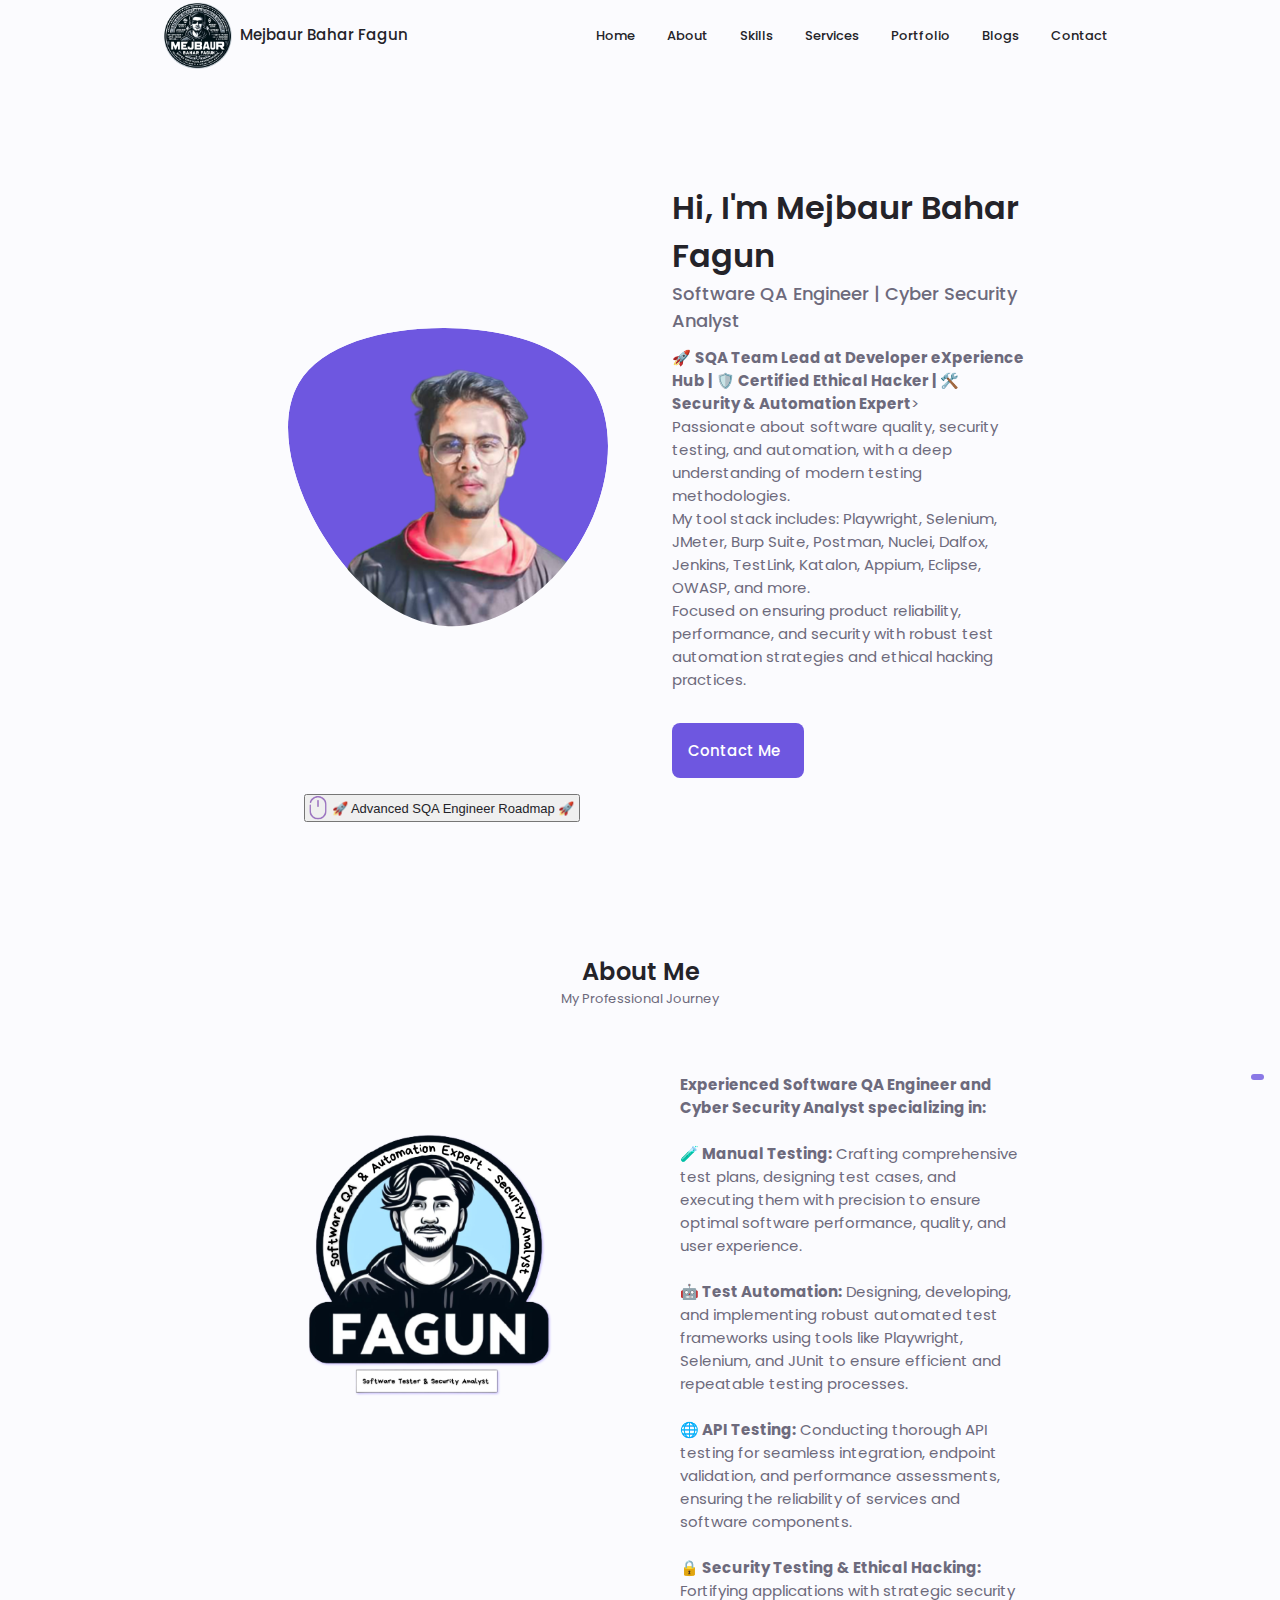
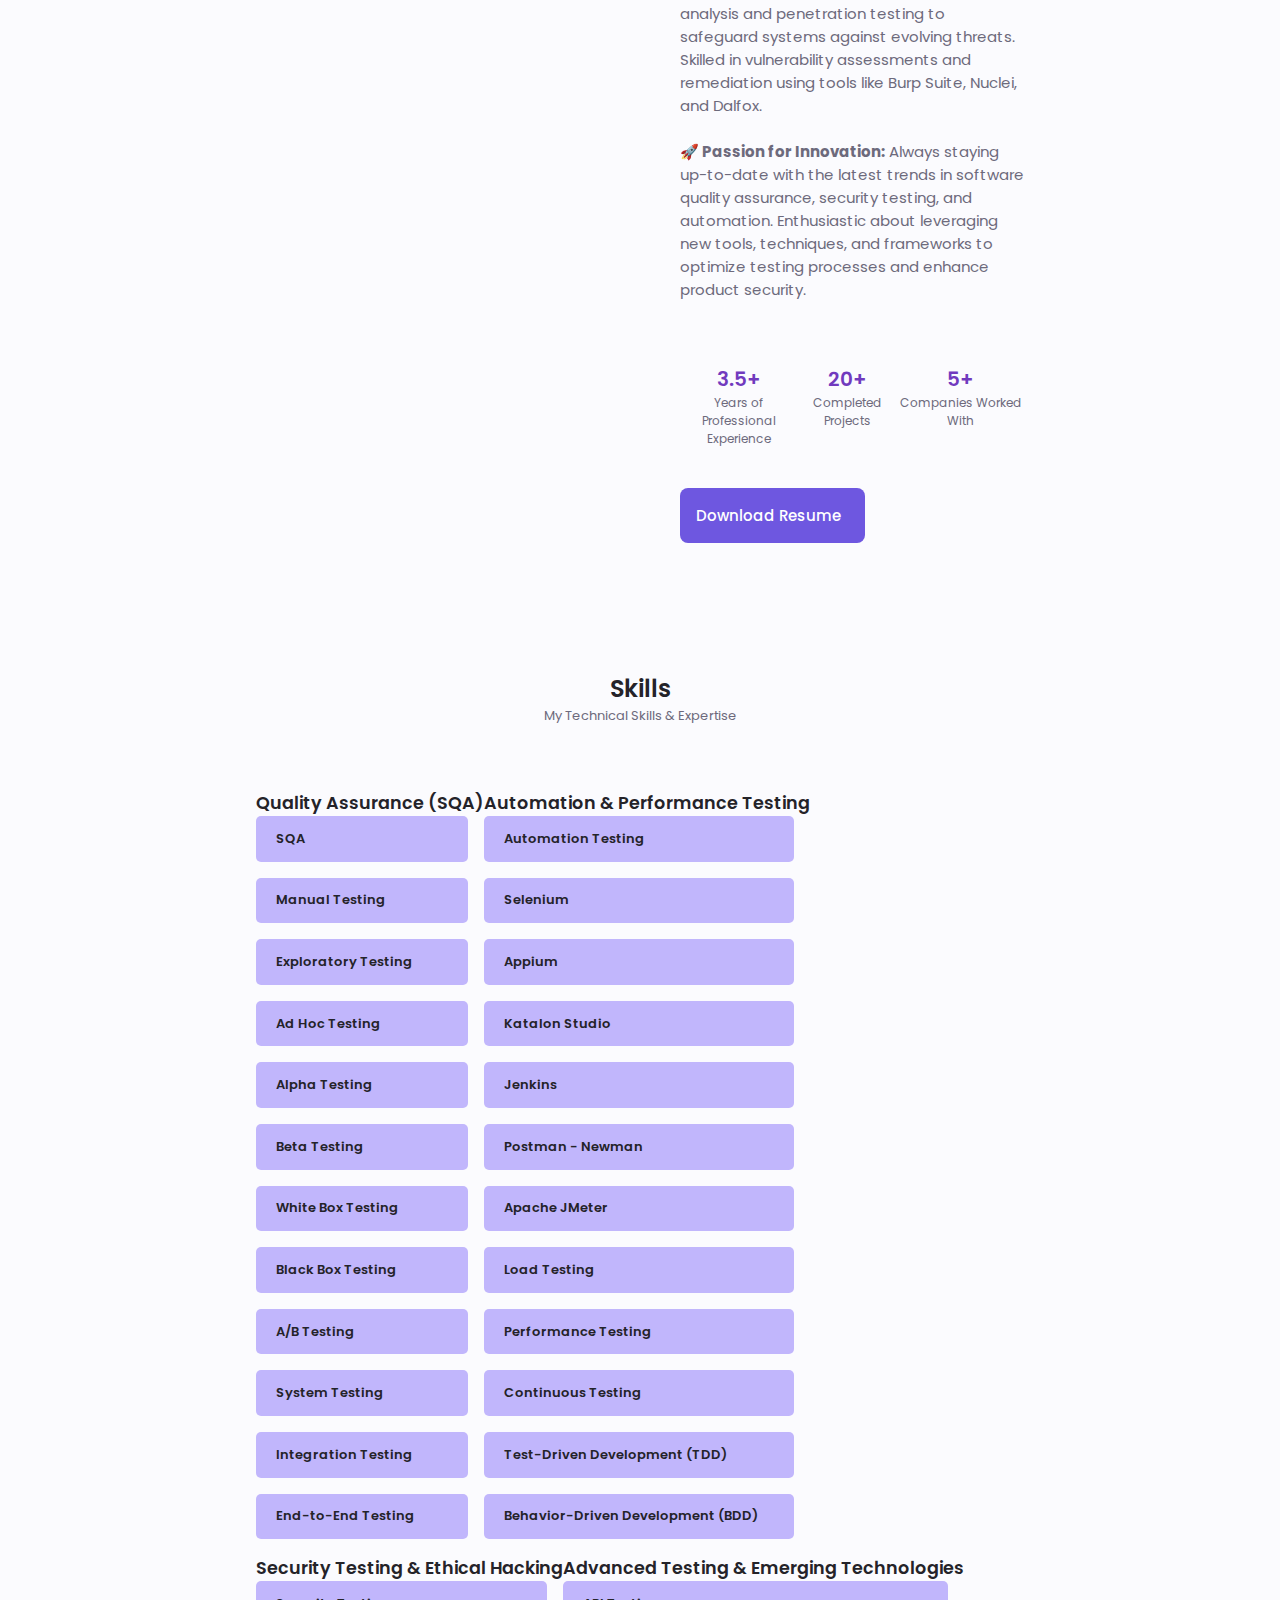
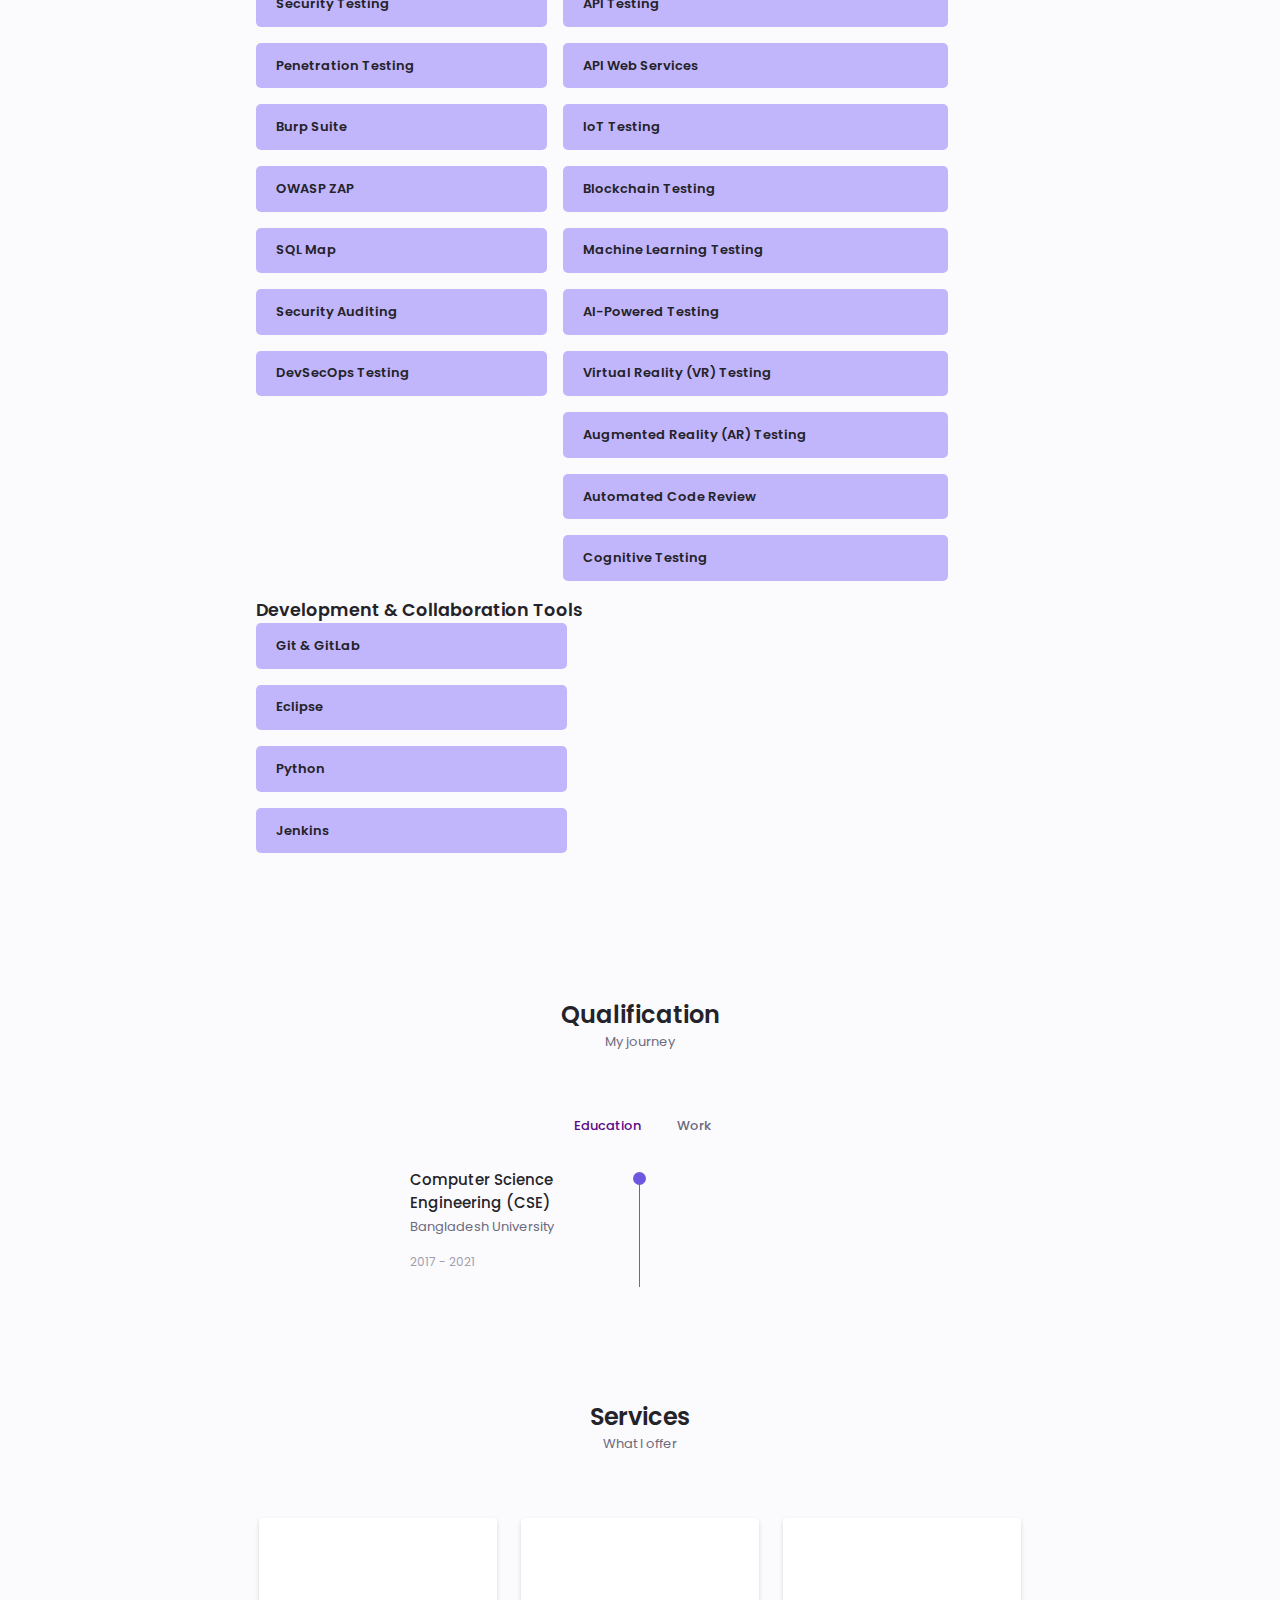
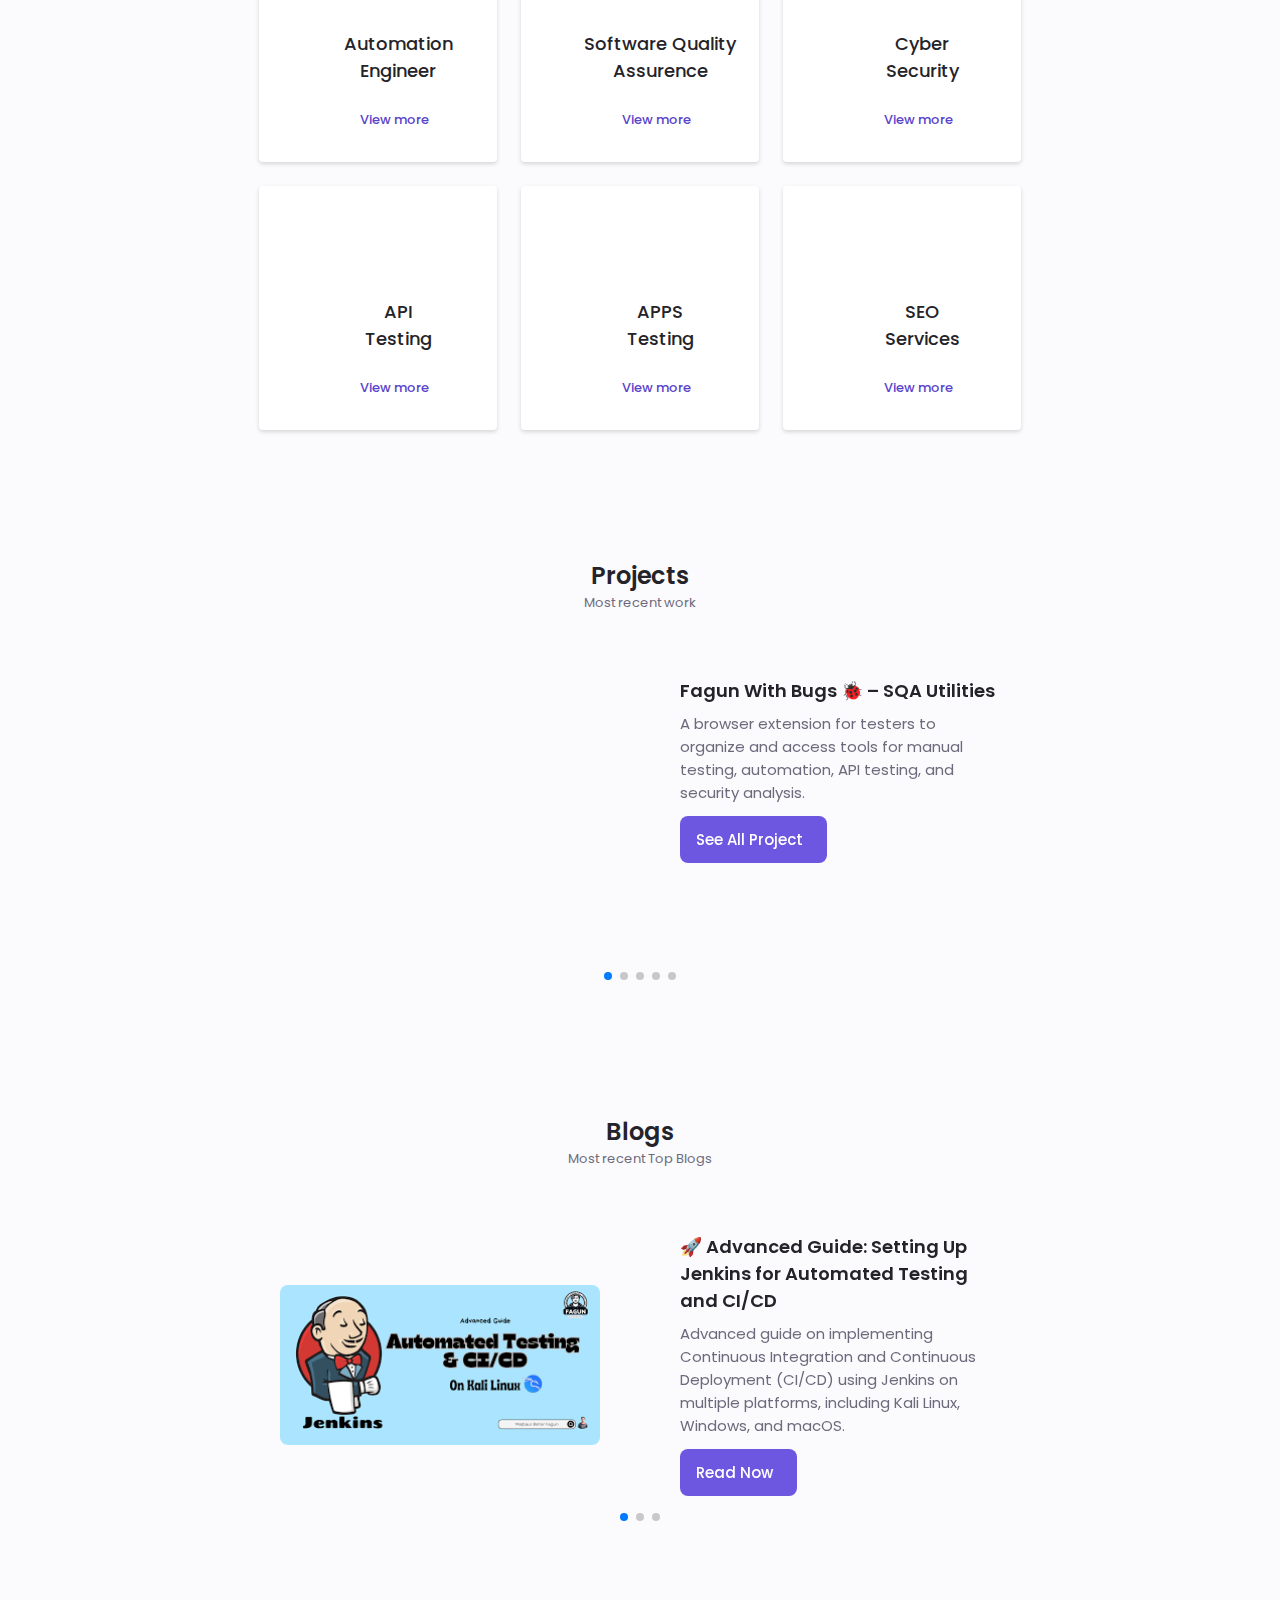
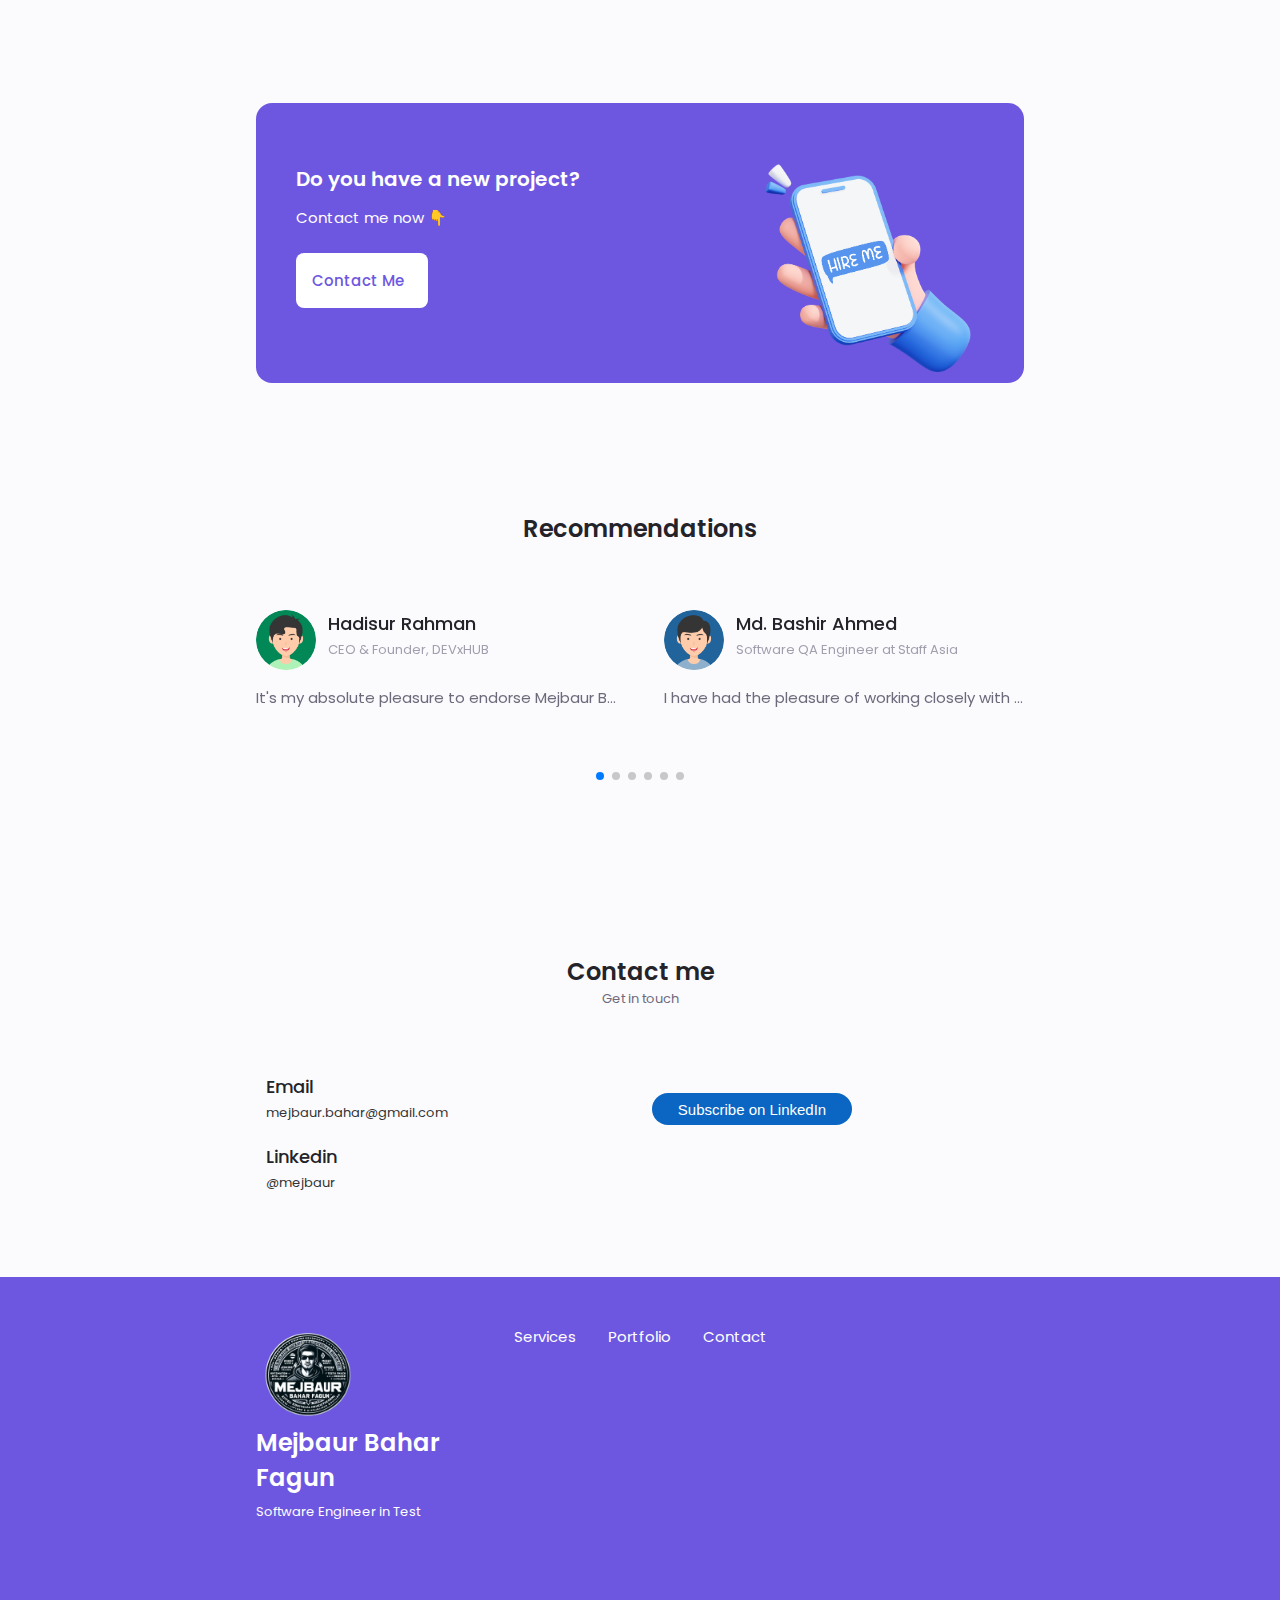
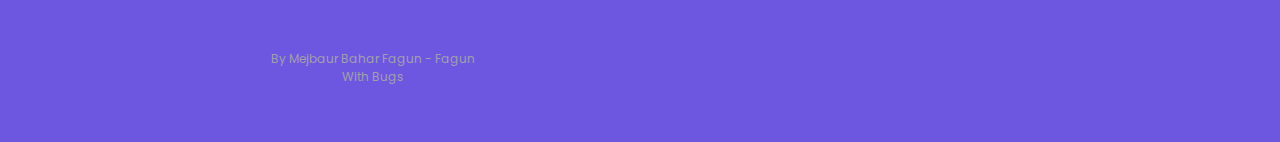
==== commit fff5e7c7: "Update index.html" ====
--- a/index.html
+++ b/index.html
@@ -948,6 +948,21 @@
       <div class="portfolio-container container swiper-container">
         <div class="swiper-wrapper">
           <!-- project1  -->
+                   <!-- project4  -->
+          <div class="portfolio-content grid swiper-slide">
+            <img src="https://lh3.googleusercontent.com/25KWag7sHnFe9oh5C5UgLx0gssBIa0ZuQuSp3-ldmt_Kw7g8DaANFUlnBxxRTAL_xzprz9RUeaaaWRdSChb900Mehw=s1280-w1280-h800" alt="" class="portfolio-img" />
+
+            <div class="portfolio-data">
+              <h3 class="portfolio-title">Fagun With Bugs 🐞 – SQA Utilities</h3>
+              <p class="portfolio-description">
+                A browser extension for testers to organize and access tools for manual testing, automation, API testing, and security analysis.
+              </p>
+              <a href="https://chromewebstore.google.com/detail/fagun-with-bugs-%F0%9F%90%9E-%E2%80%93-sqa/peelhgmemfhajlldpkamljidapnfnaob" target="_blank"
+                class="button button-flex button-small portfolio-button">See All Project
+                <i class="fa-solid fa-arrow-right button-icon"></i></a>
+            </div>
+          </div>
+          
           <div class="portfolio-content grid swiper-slide">
             <img src="Assets\project\fagun_toolkit.png" alt="" class="portfolio-img" />
 
@@ -1004,34 +1019,17 @@
                 <i class="fa-solid fa-arrow-right button-icon"></i></a>
             </div>
           </div>
-          <!-- project3  -->
-          <div class="portfolio-content grid swiper-slide">
-            <img
-              src="https://media.licdn.com/dms/image/D4D22AQFyjvMwavePjg/feedshare-shrink_800/0/1702527917232?e=1705536000&v=beta&t=jo4ltC-6jz74mNi6ap55rXa6h1gBijiz91yBIBELgjI"
-              alt="" class="portfolio-img" />
-
-            <div class="portfolio-data">
-              <h3 class="portfolio-title">Software Testing Checklist</h3>
-              <p class="portfolio-description">
-                In the dynamic world of software development, quality assurance is paramount. To ensure a seamless user
-                experience, we
-                present to you our comprehensive Software Testing Checklist. 🛠️
-              </p>
-              <a href="https://fagun18.github.io/stlc/" target="_blank"
-                class="button button-flex button-small portfolio-button">Project Link
-                <i class="fa-solid fa-arrow-right button-icon"></i></a>
-            </div>
-          </div>
+
           <!-- project4  -->
           <div class="portfolio-content grid swiper-slide">
-            <img src="https://i.ytimg.com/vi/HBrb5ZCiXNo/hqdefault.jpg" alt="" class="portfolio-img" />
+            <img src="https://lh3.googleusercontent.com/25KWag7sHnFe9oh5C5UgLx0gssBIa0ZuQuSp3-ldmt_Kw7g8DaANFUlnBxxRTAL_xzprz9RUeaaaWRdSChb900Mehw=s1280-w1280-h800" alt="" class="portfolio-img" />
 
             <div class="portfolio-data">
-              <h3 class="portfolio-title">All Project</h3>
+              <h3 class="portfolio-title">Fagun With Bugs 🐞 – SQA Utilities</h3>
               <p class="portfolio-description">
-                See my all project related to Software Testing & Cyber security
+                A browser extension for testers to organize and access tools for manual testing, automation, API testing, and security analysis.
               </p>
-              <a href="https://fagun18.github.io/FagunWithBugs/portfolio.html" target="_blank"
+              <a href="https://chromewebstore.google.com/detail/fagun-with-bugs-%F0%9F%90%9E-%E2%80%93-sqa/peelhgmemfhajlldpkamljidapnfnaob" target="_blank"
                 class="button button-flex button-small portfolio-button">See All Project
                 <i class="fa-solid fa-arrow-right button-icon"></i></a>
             </div>
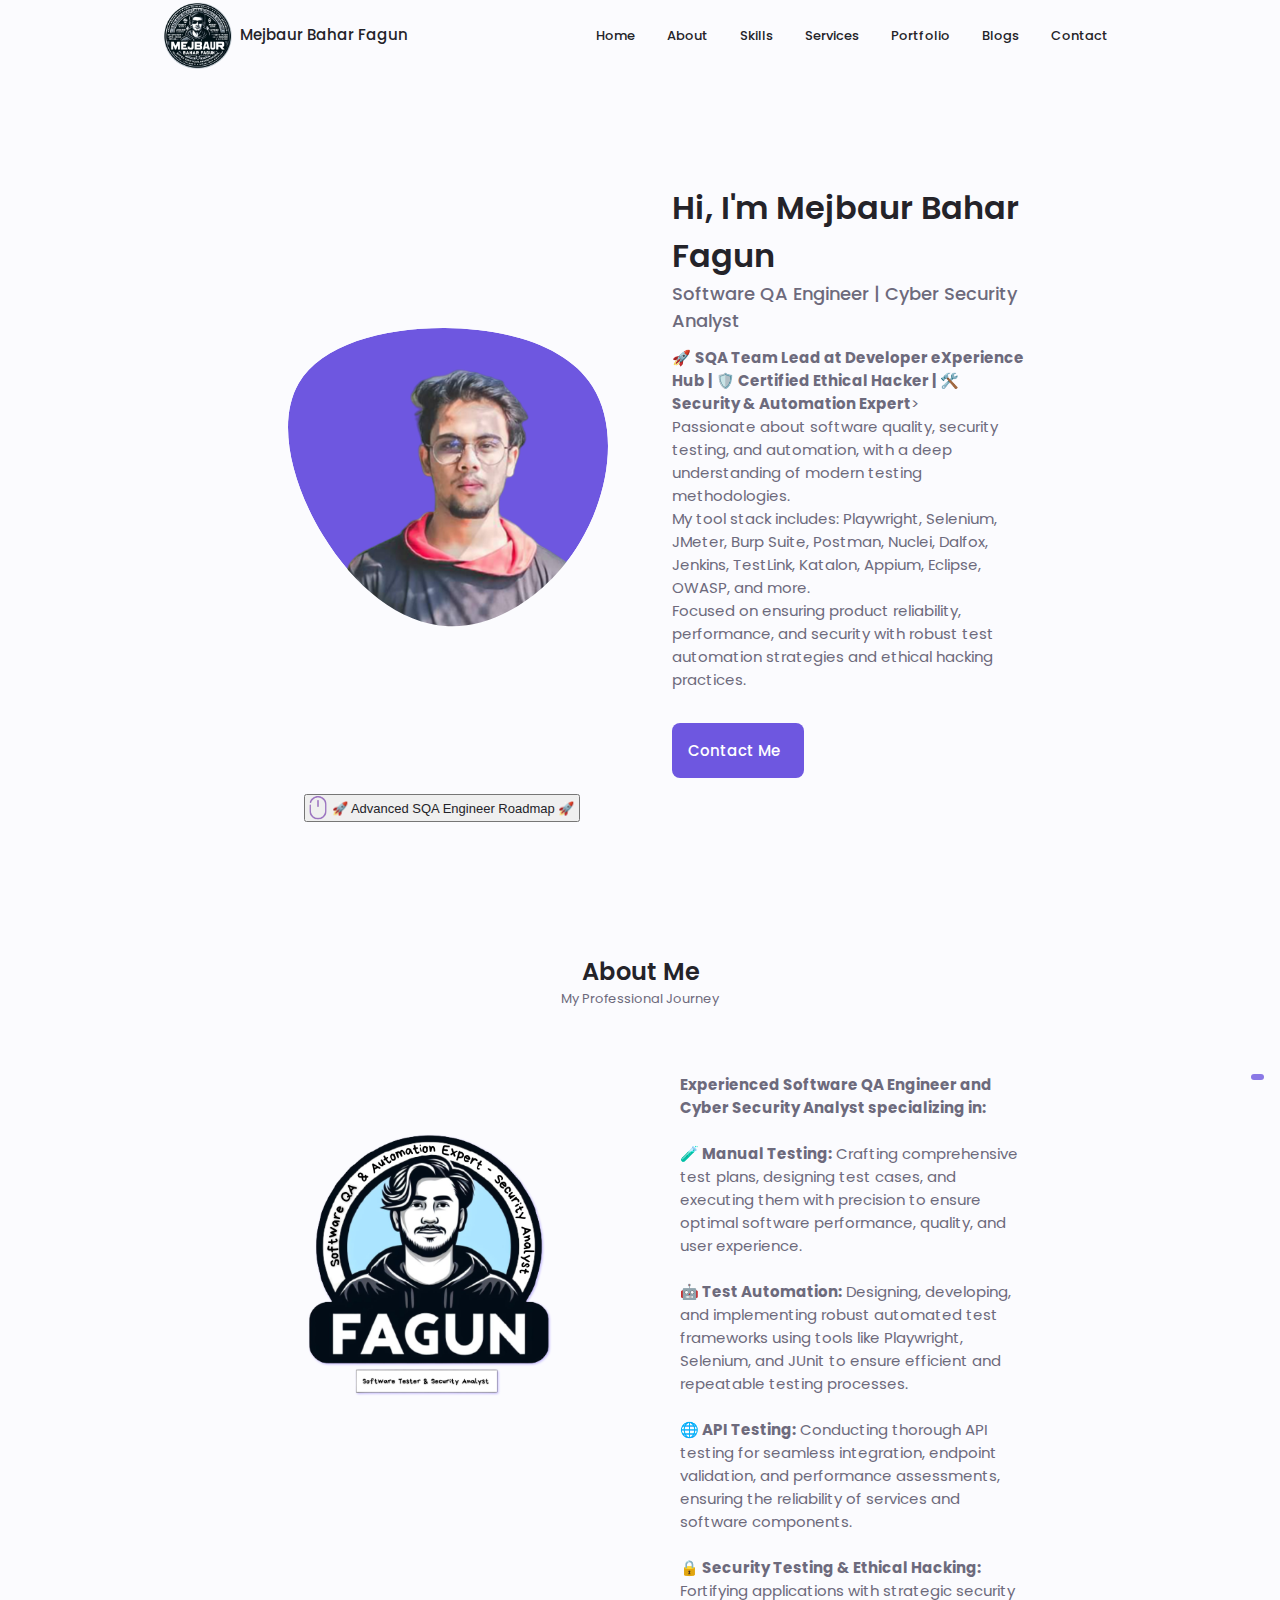
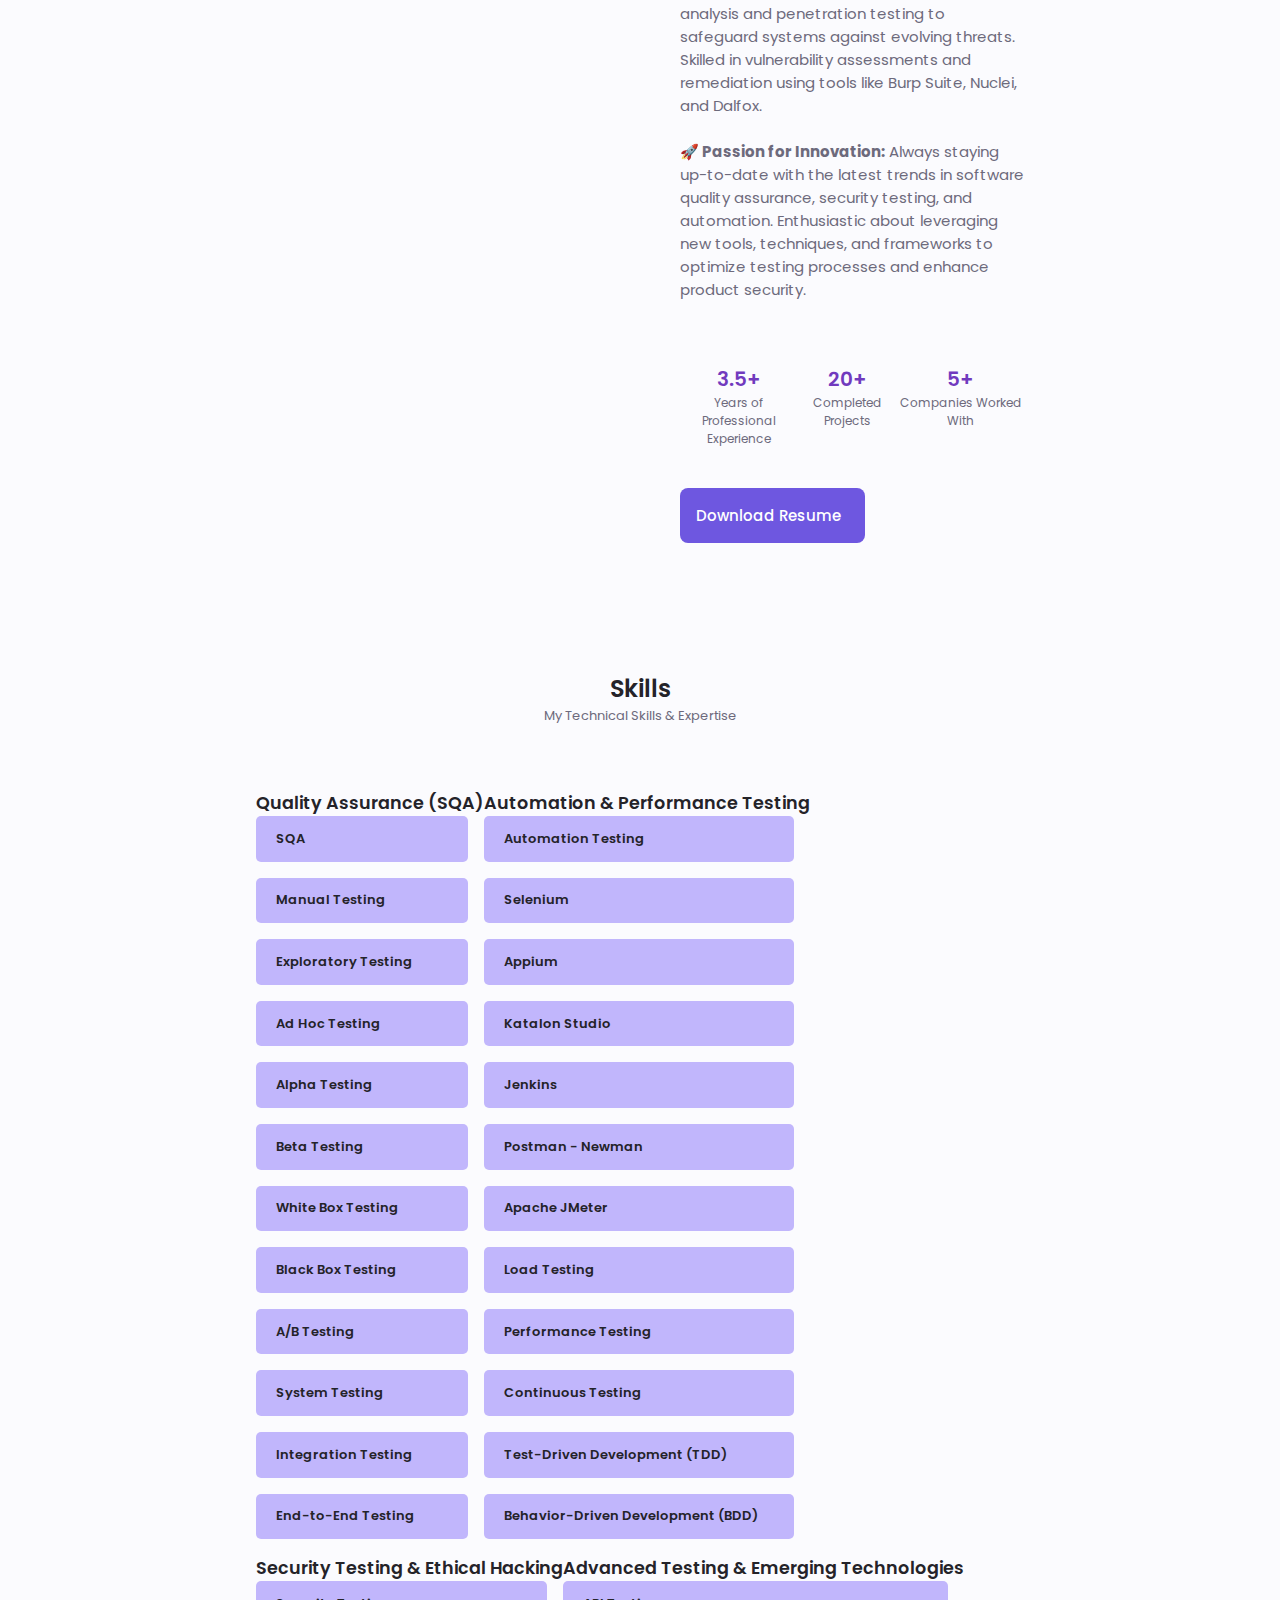
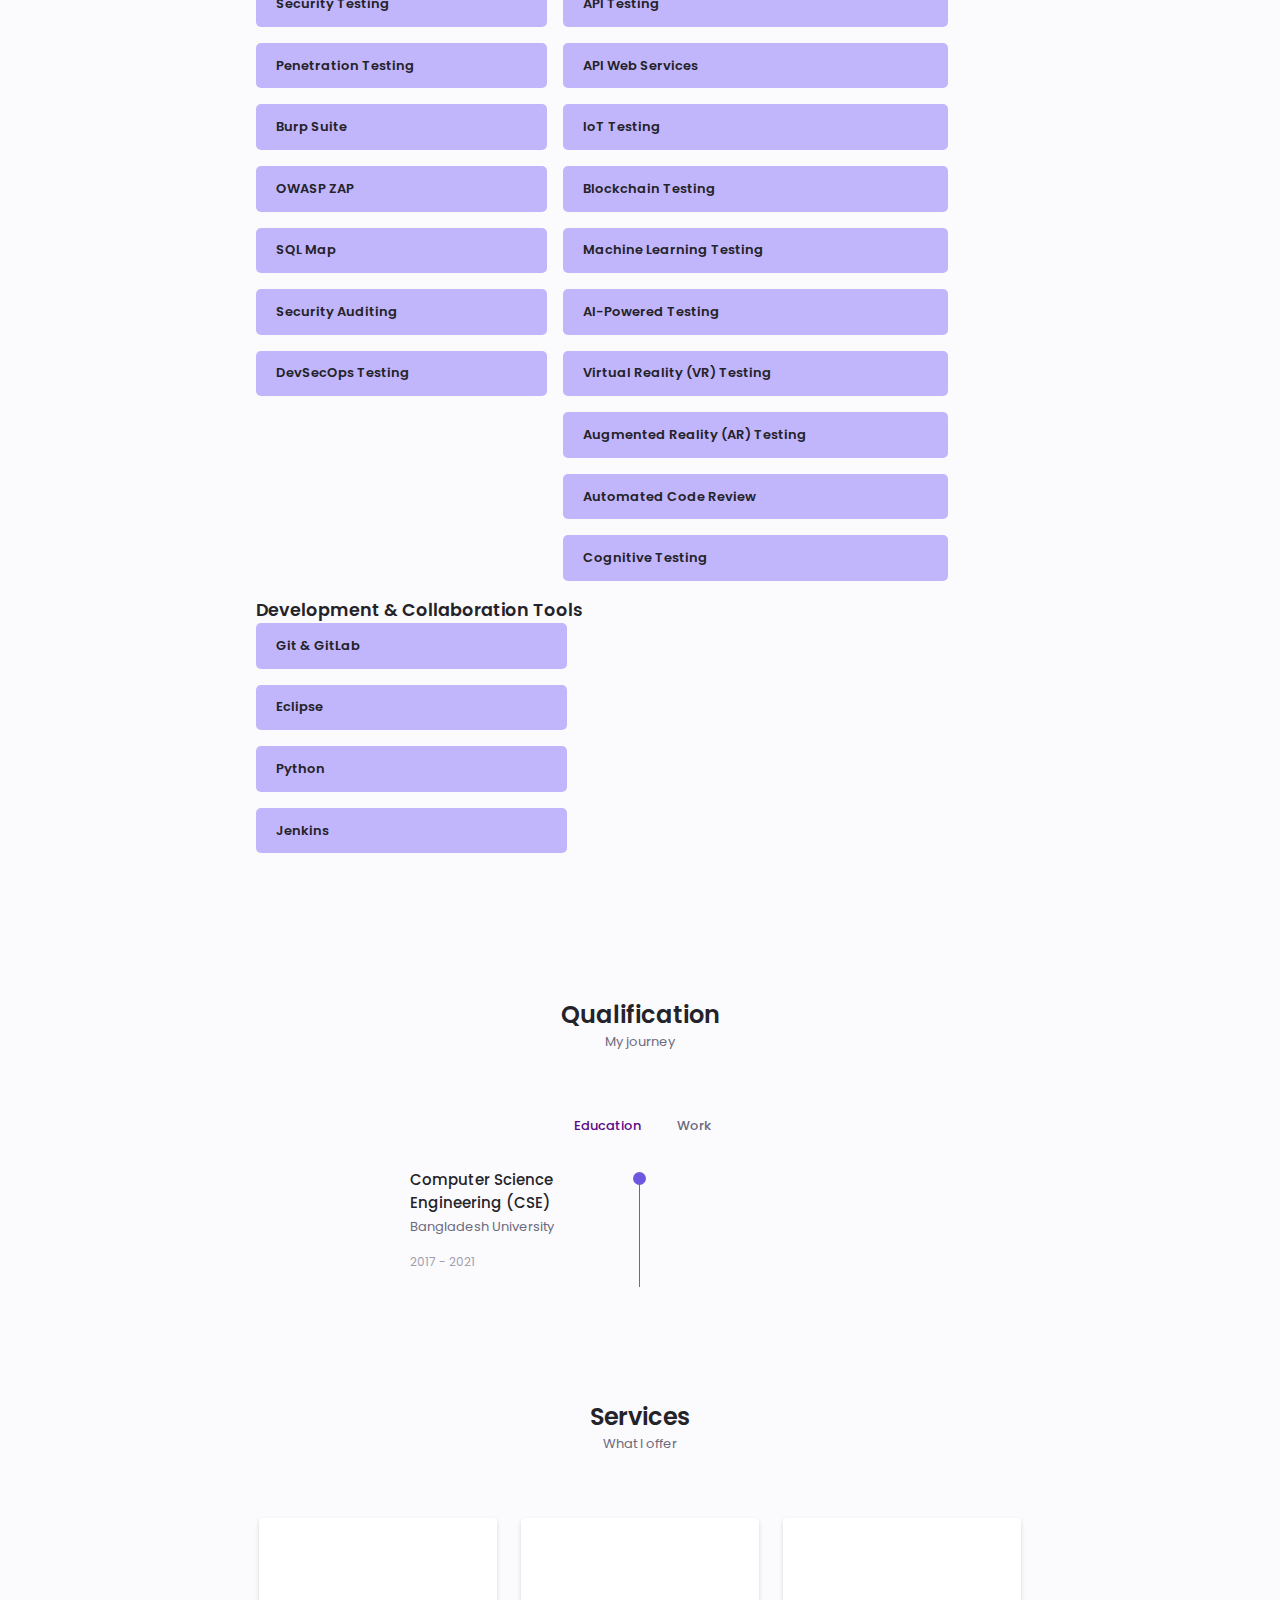
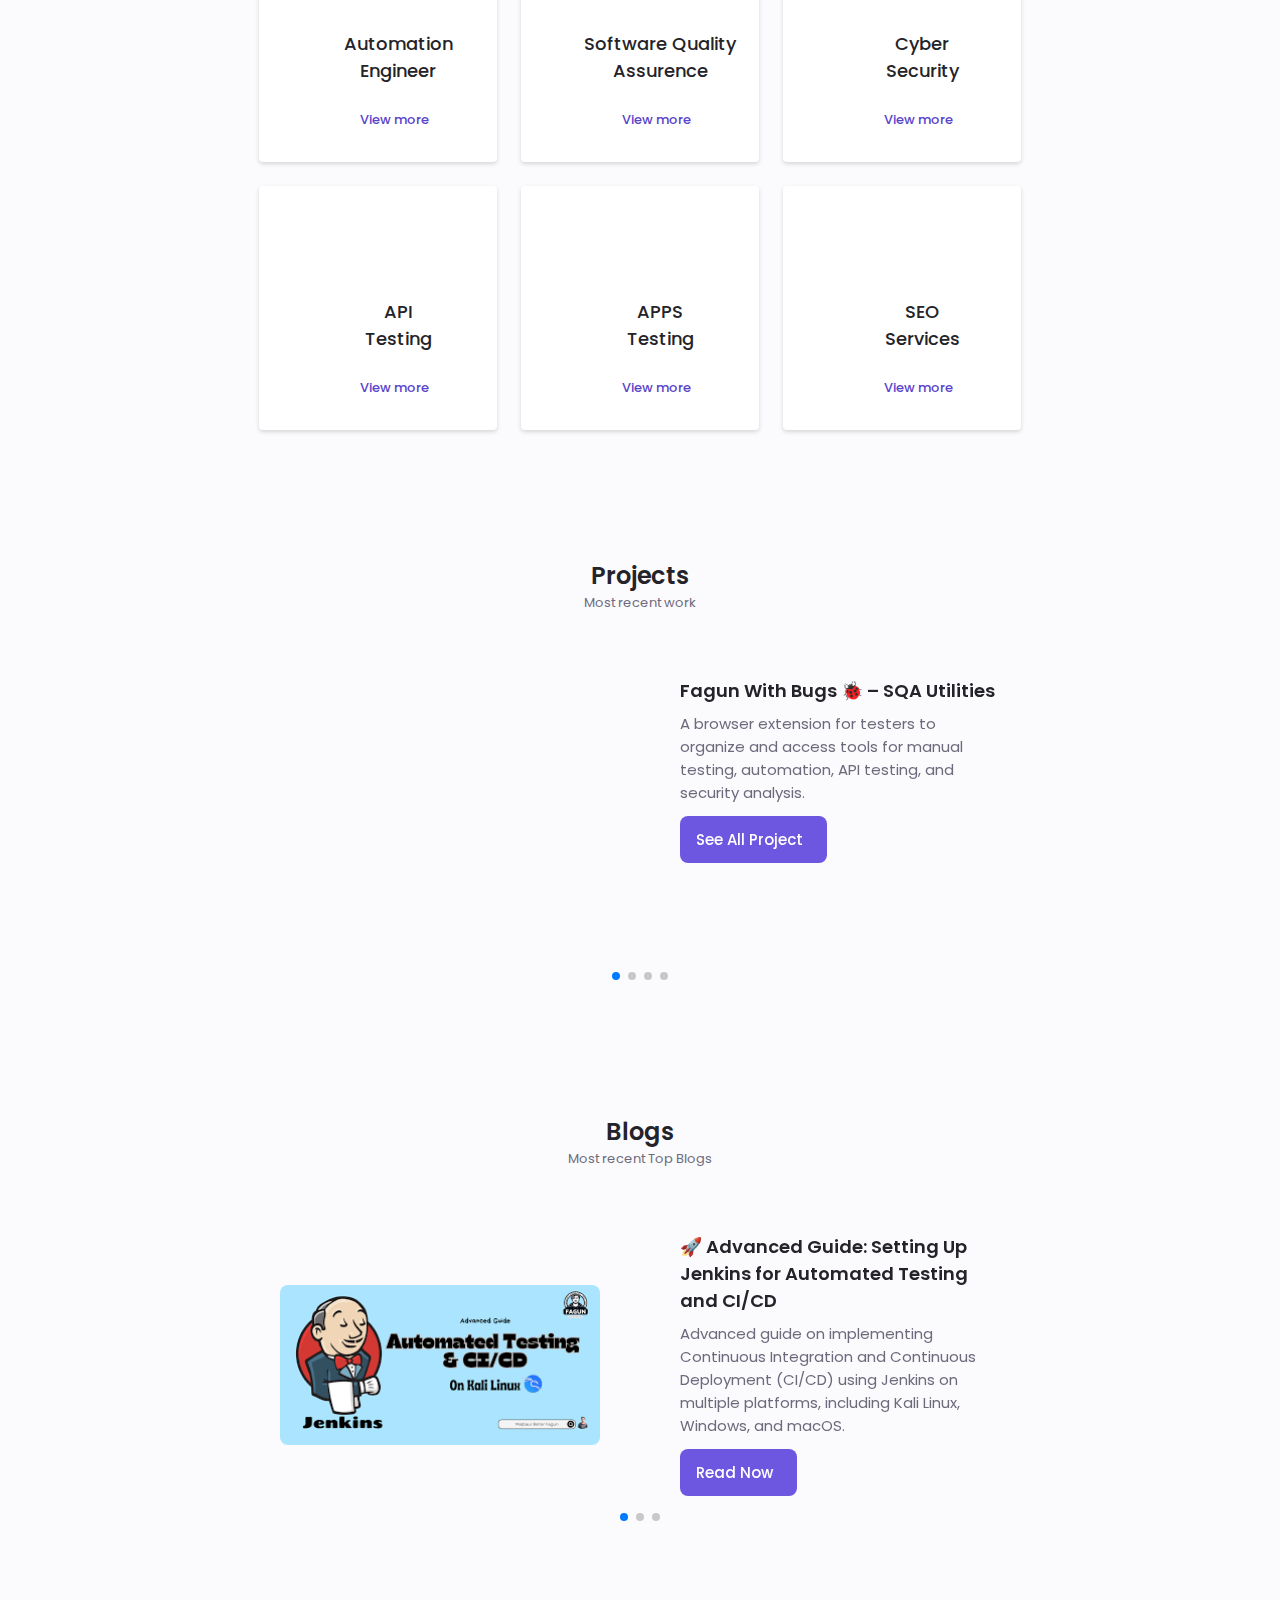
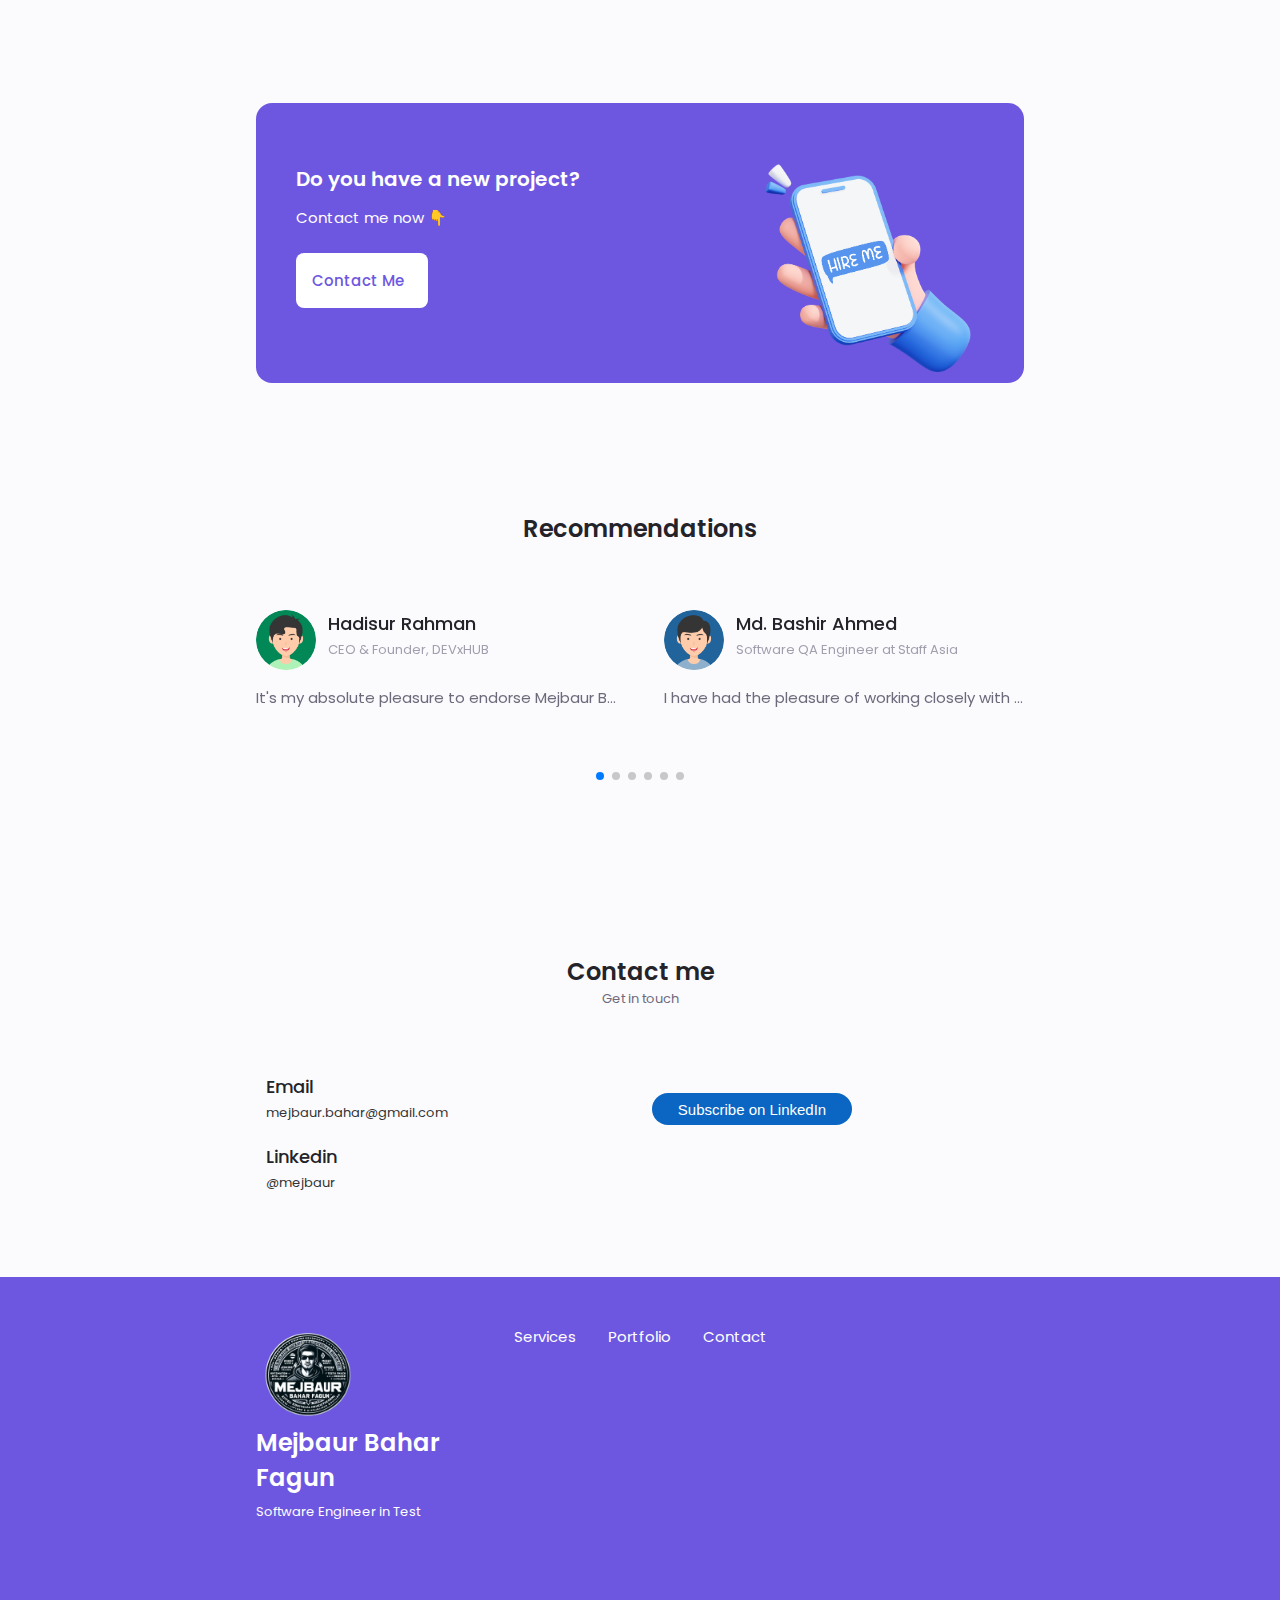
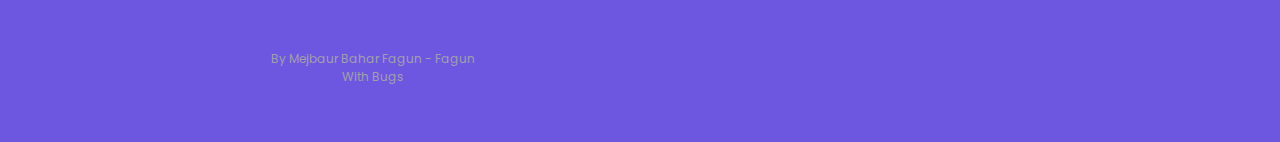
==== commit be3f5a13: "Update index.html" ====
--- a/index.html
+++ b/index.html
@@ -1020,20 +1020,6 @@
             </div>
           </div>
 
-          <!-- project4  -->
-          <div class="portfolio-content grid swiper-slide">
-            <img src="https://lh3.googleusercontent.com/25KWag7sHnFe9oh5C5UgLx0gssBIa0ZuQuSp3-ldmt_Kw7g8DaANFUlnBxxRTAL_xzprz9RUeaaaWRdSChb900Mehw=s1280-w1280-h800" alt="" class="portfolio-img" />
-
-            <div class="portfolio-data">
-              <h3 class="portfolio-title">Fagun With Bugs 🐞 – SQA Utilities</h3>
-              <p class="portfolio-description">
-                A browser extension for testers to organize and access tools for manual testing, automation, API testing, and security analysis.
-              </p>
-              <a href="https://chromewebstore.google.com/detail/fagun-with-bugs-%F0%9F%90%9E-%E2%80%93-sqa/peelhgmemfhajlldpkamljidapnfnaob" target="_blank"
-                class="button button-flex button-small portfolio-button">See All Project
-                <i class="fa-solid fa-arrow-right button-icon"></i></a>
-            </div>
-          </div>
         </div>
         <div class="swiper-angles">
           <div class="swiper-button-next">
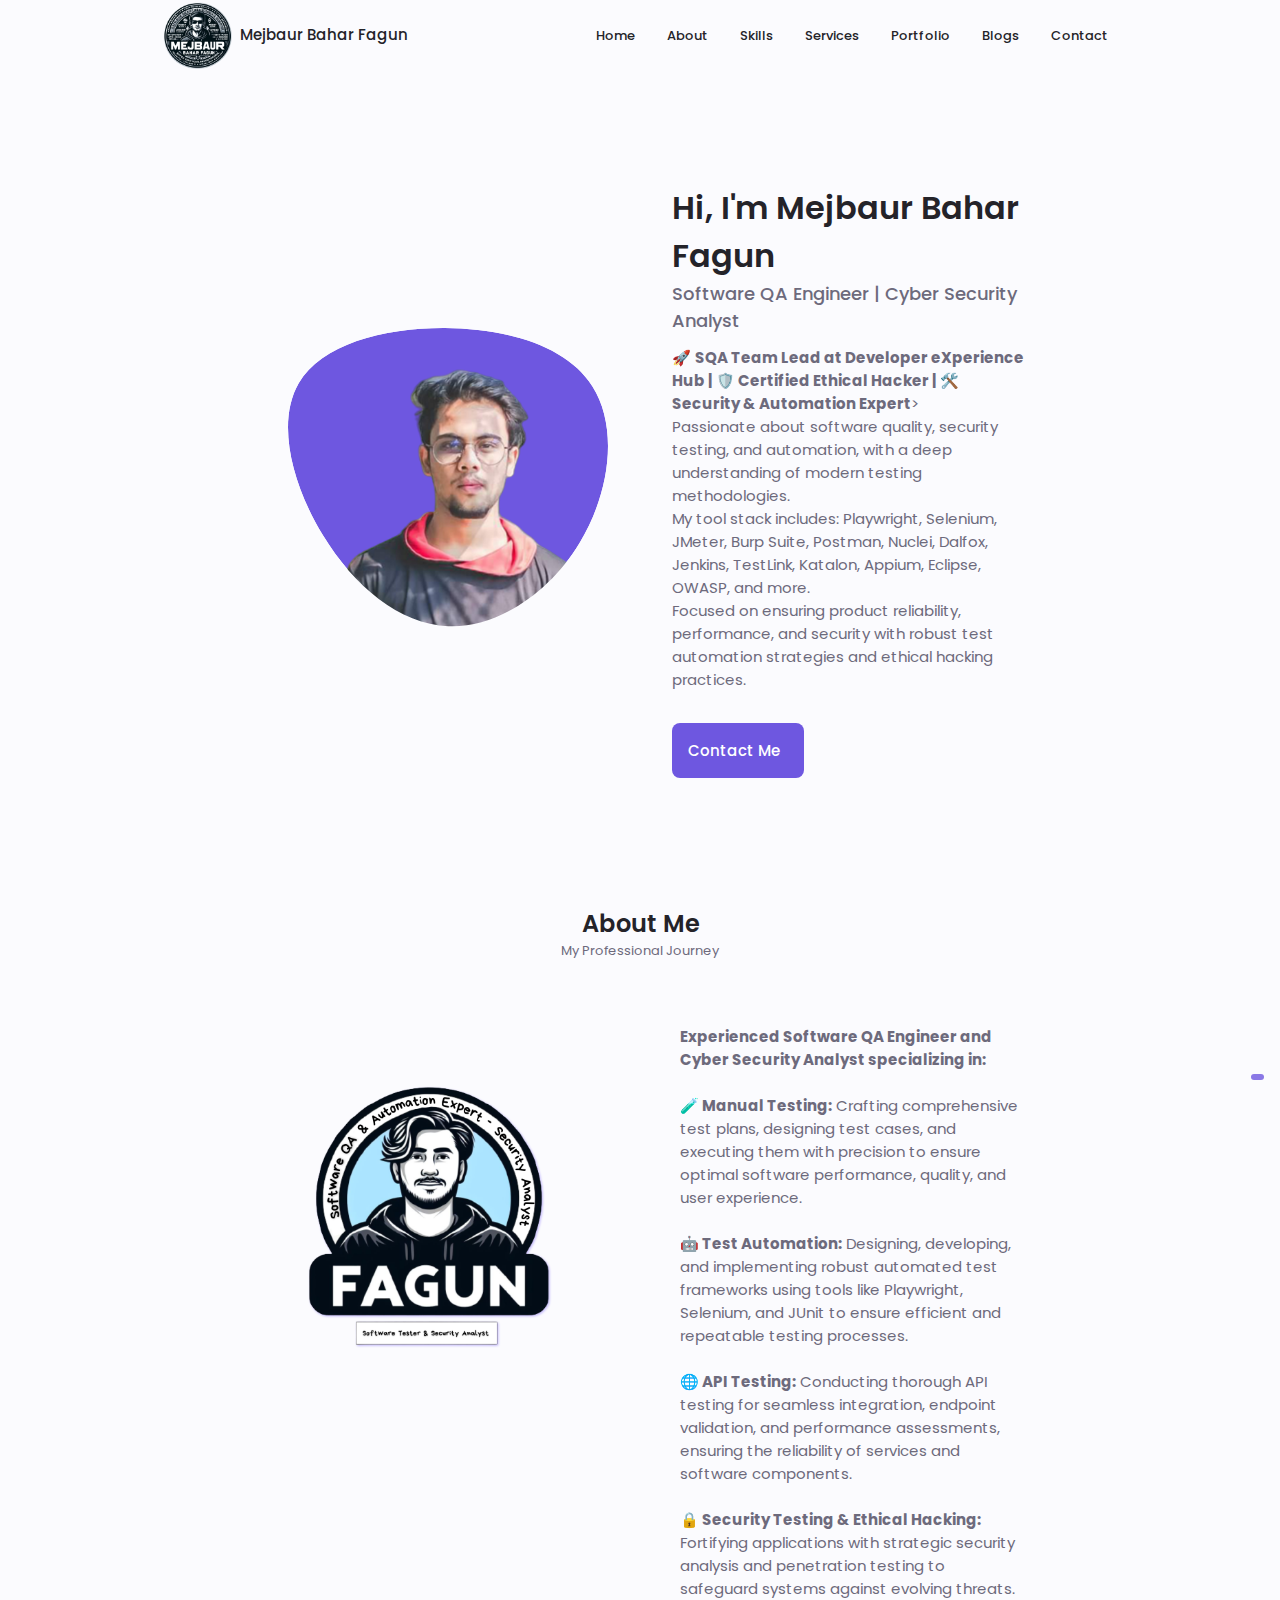
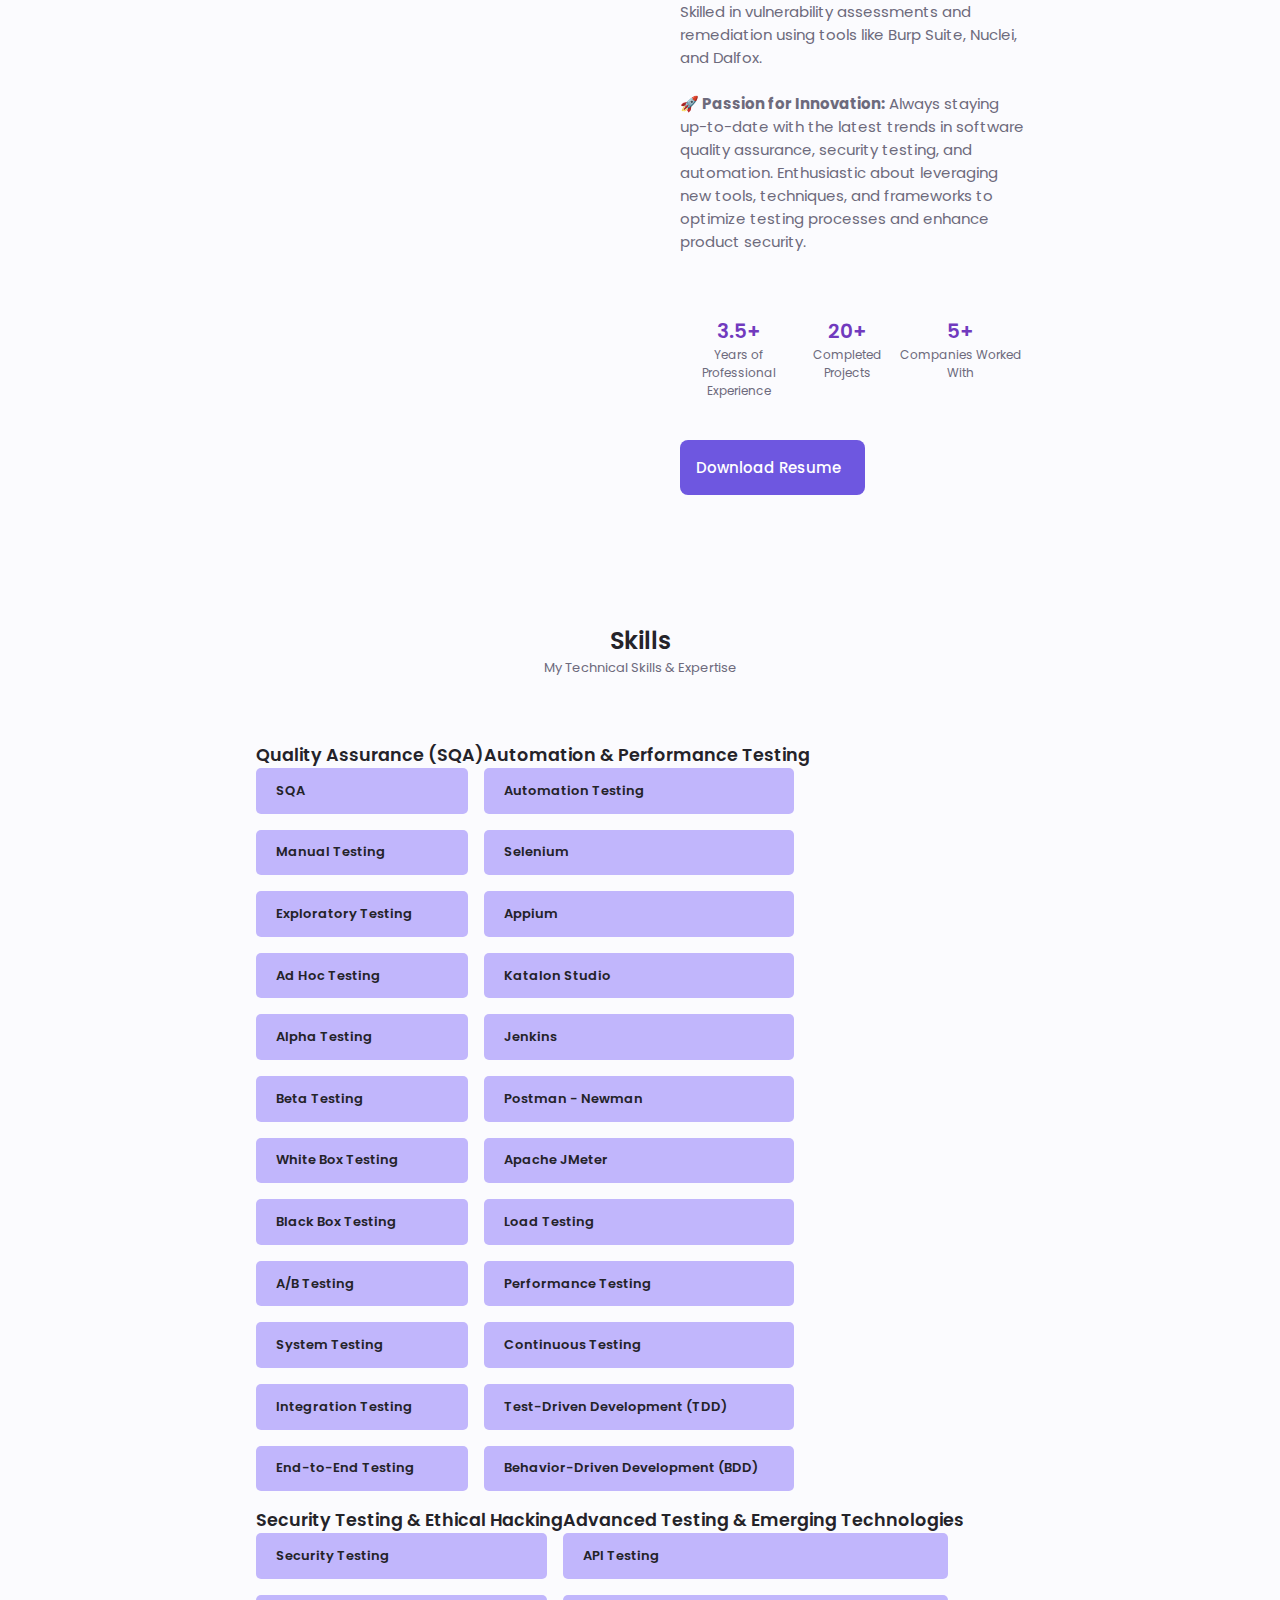
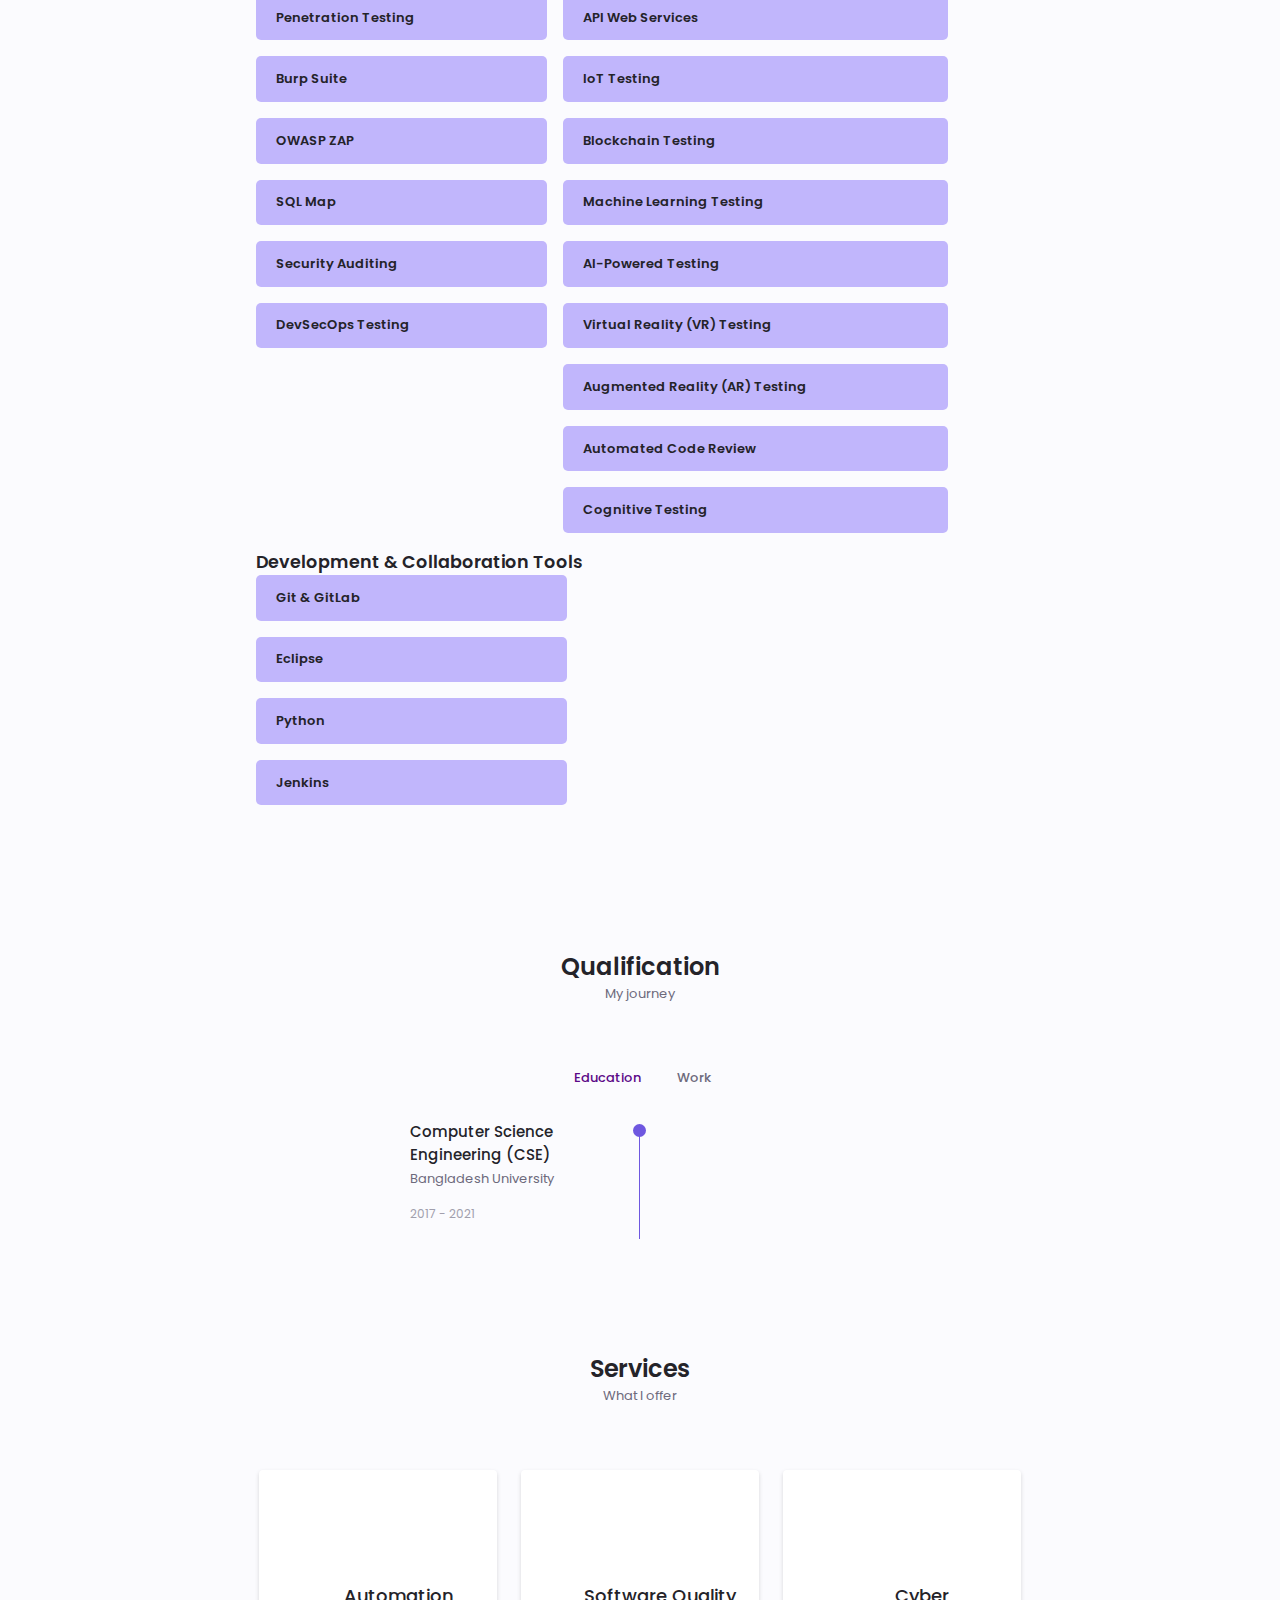
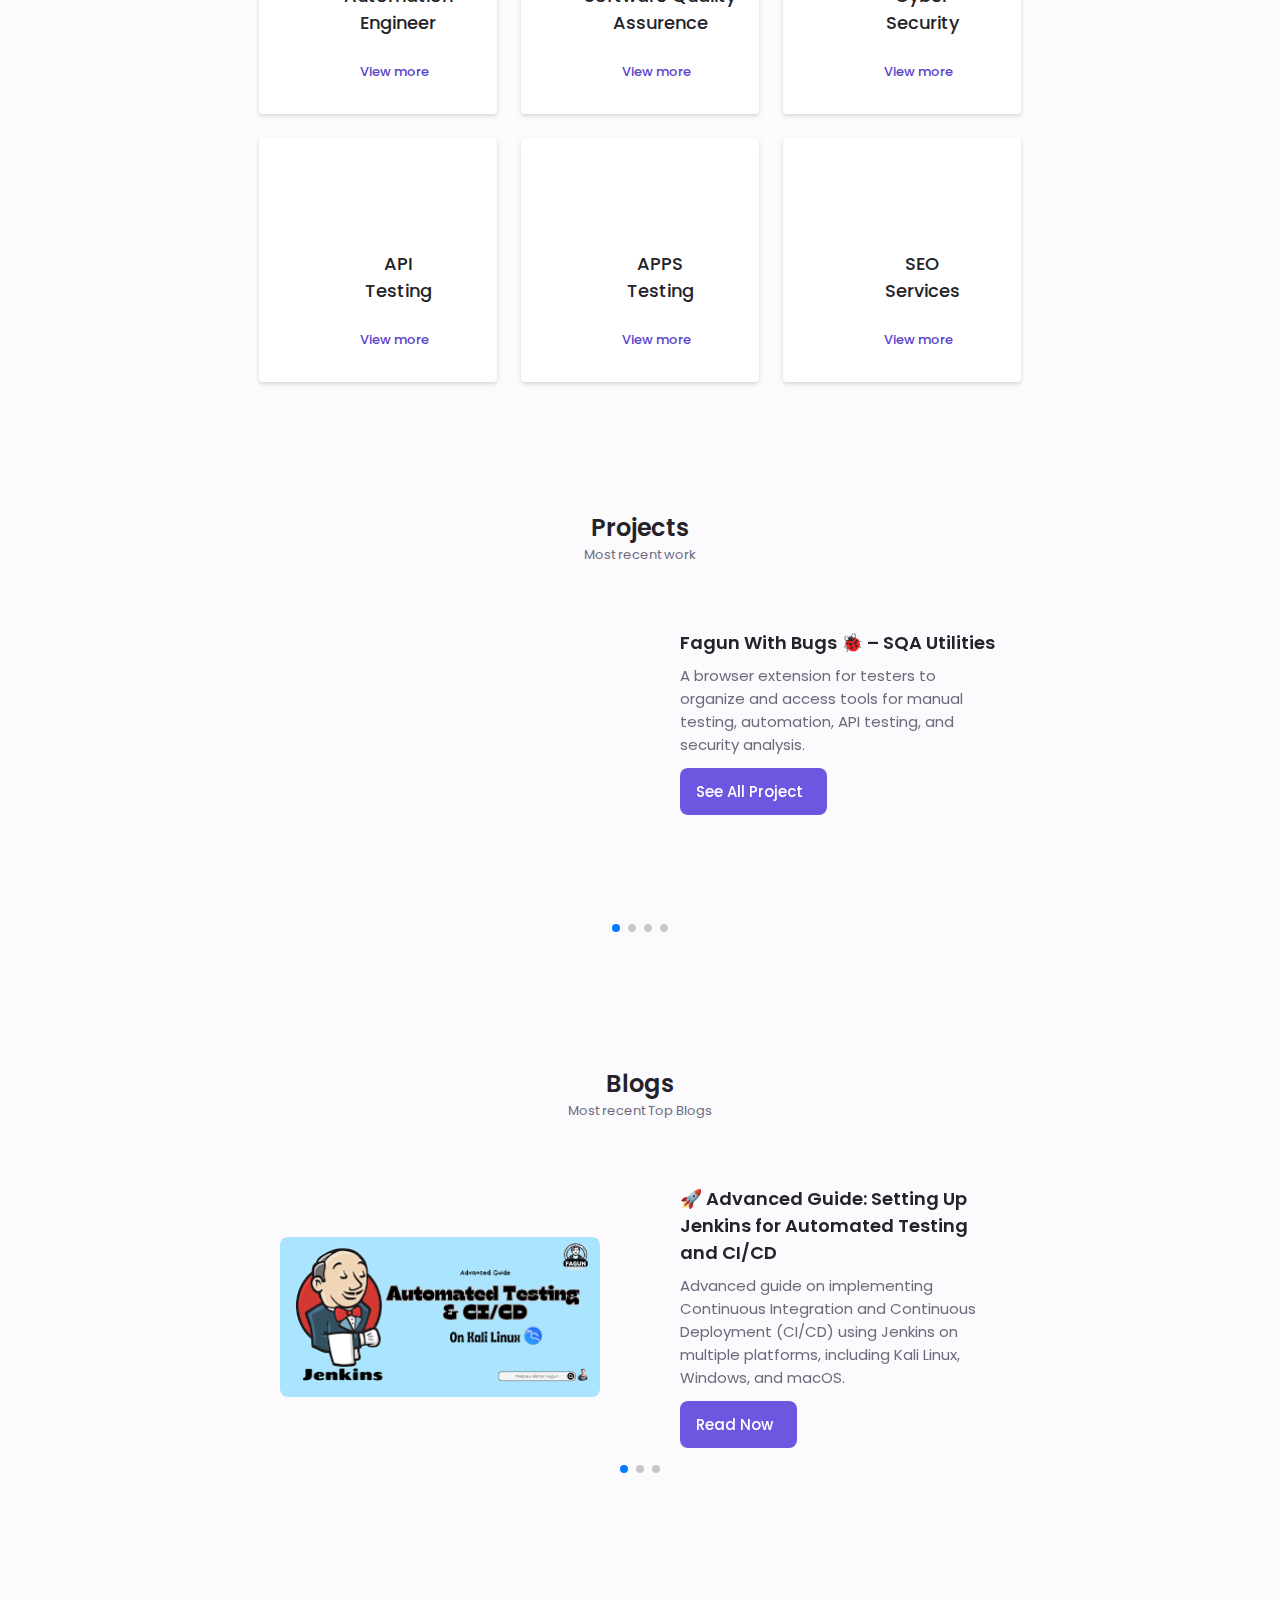
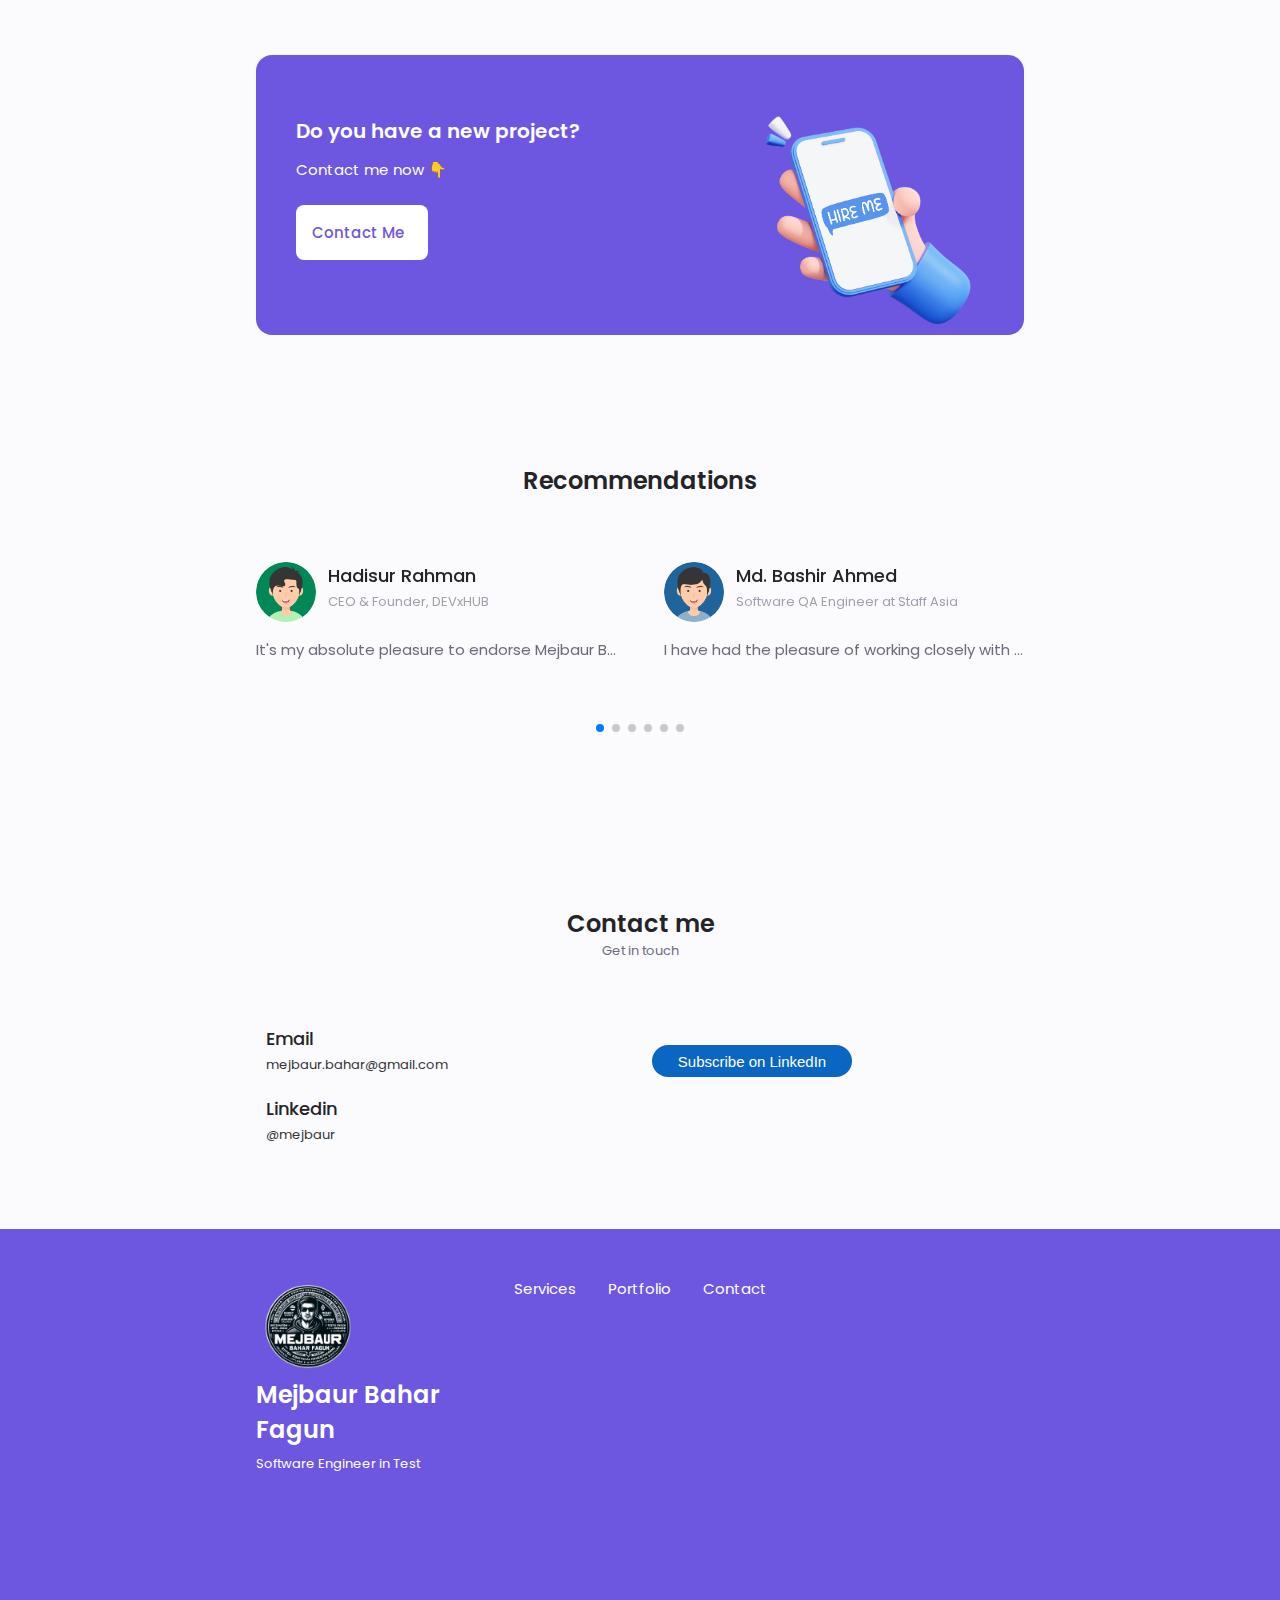
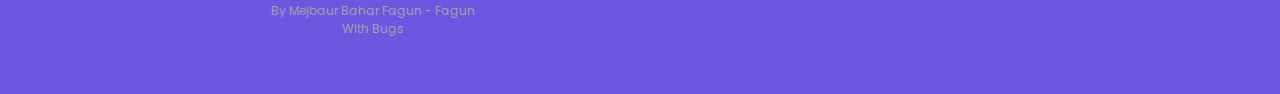
==== commit 45a34d0d: "Update index.html" ====
--- a/index.html
+++ b/index.html
@@ -227,25 +227,6 @@
             /* Text color on hover */
           }
         </style>
-
-        <div class="home-scroll">
-          <button onclick="redirectToAboutPage()" class="home-scroll-button button-flex">
-            <!-- <i class="fa-solid fa-computer-mouse home-scroll-mouse"></i> -->
-            <img class="home-scroll-mouse" src="Assets/mouse.svg" alt="" />
-            <span class="home-scroll-name">🚀 Advanced SQA Engineer Roadmap 🚀</span>
-            <i class="fa-solid fa-angles-down home-scroll-arrow"></i>
-          </button>
-        </div>
-
-        <script>
-          function redirectToAboutPage() {
-            // Replace 'about.html' with the actual path to your about page
-            window.location.href = 'sqa_roadmap.html';
-          }
-        </script>
-
-
-
       </div>
     </section>
 
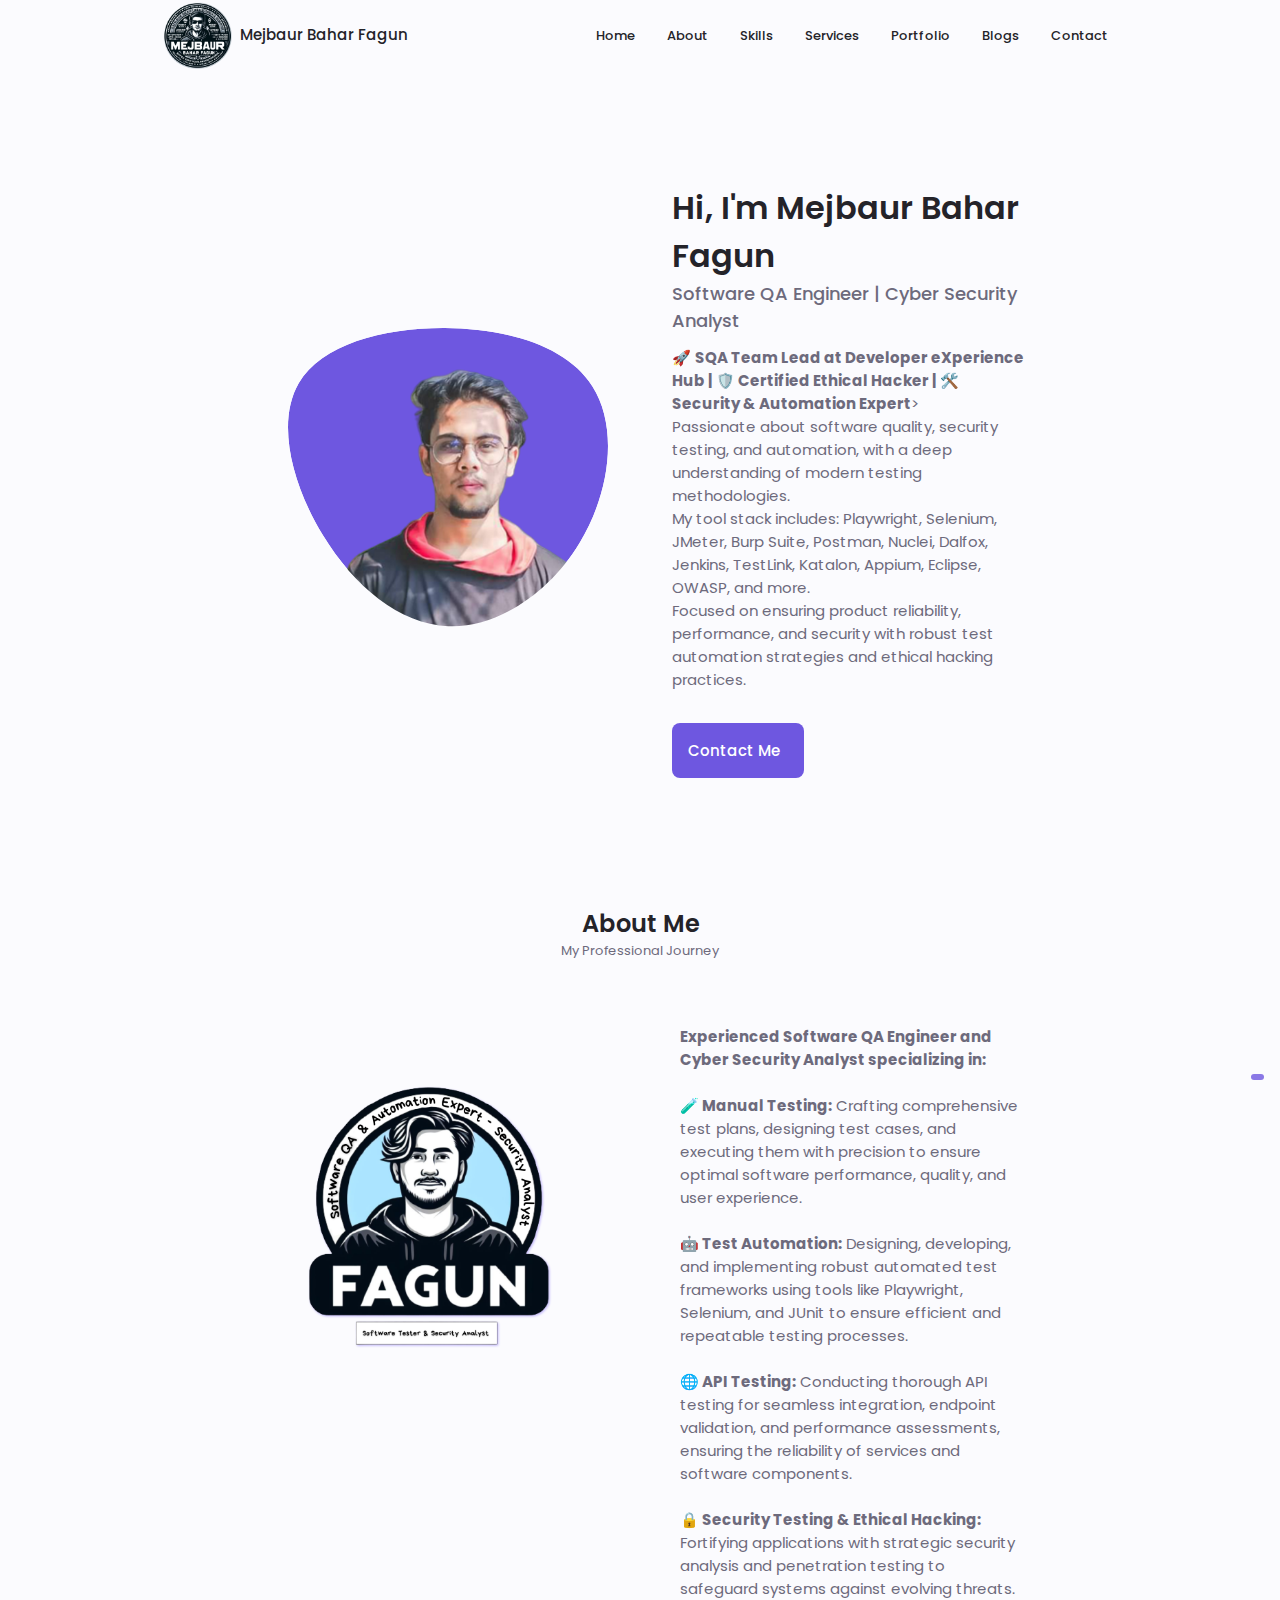
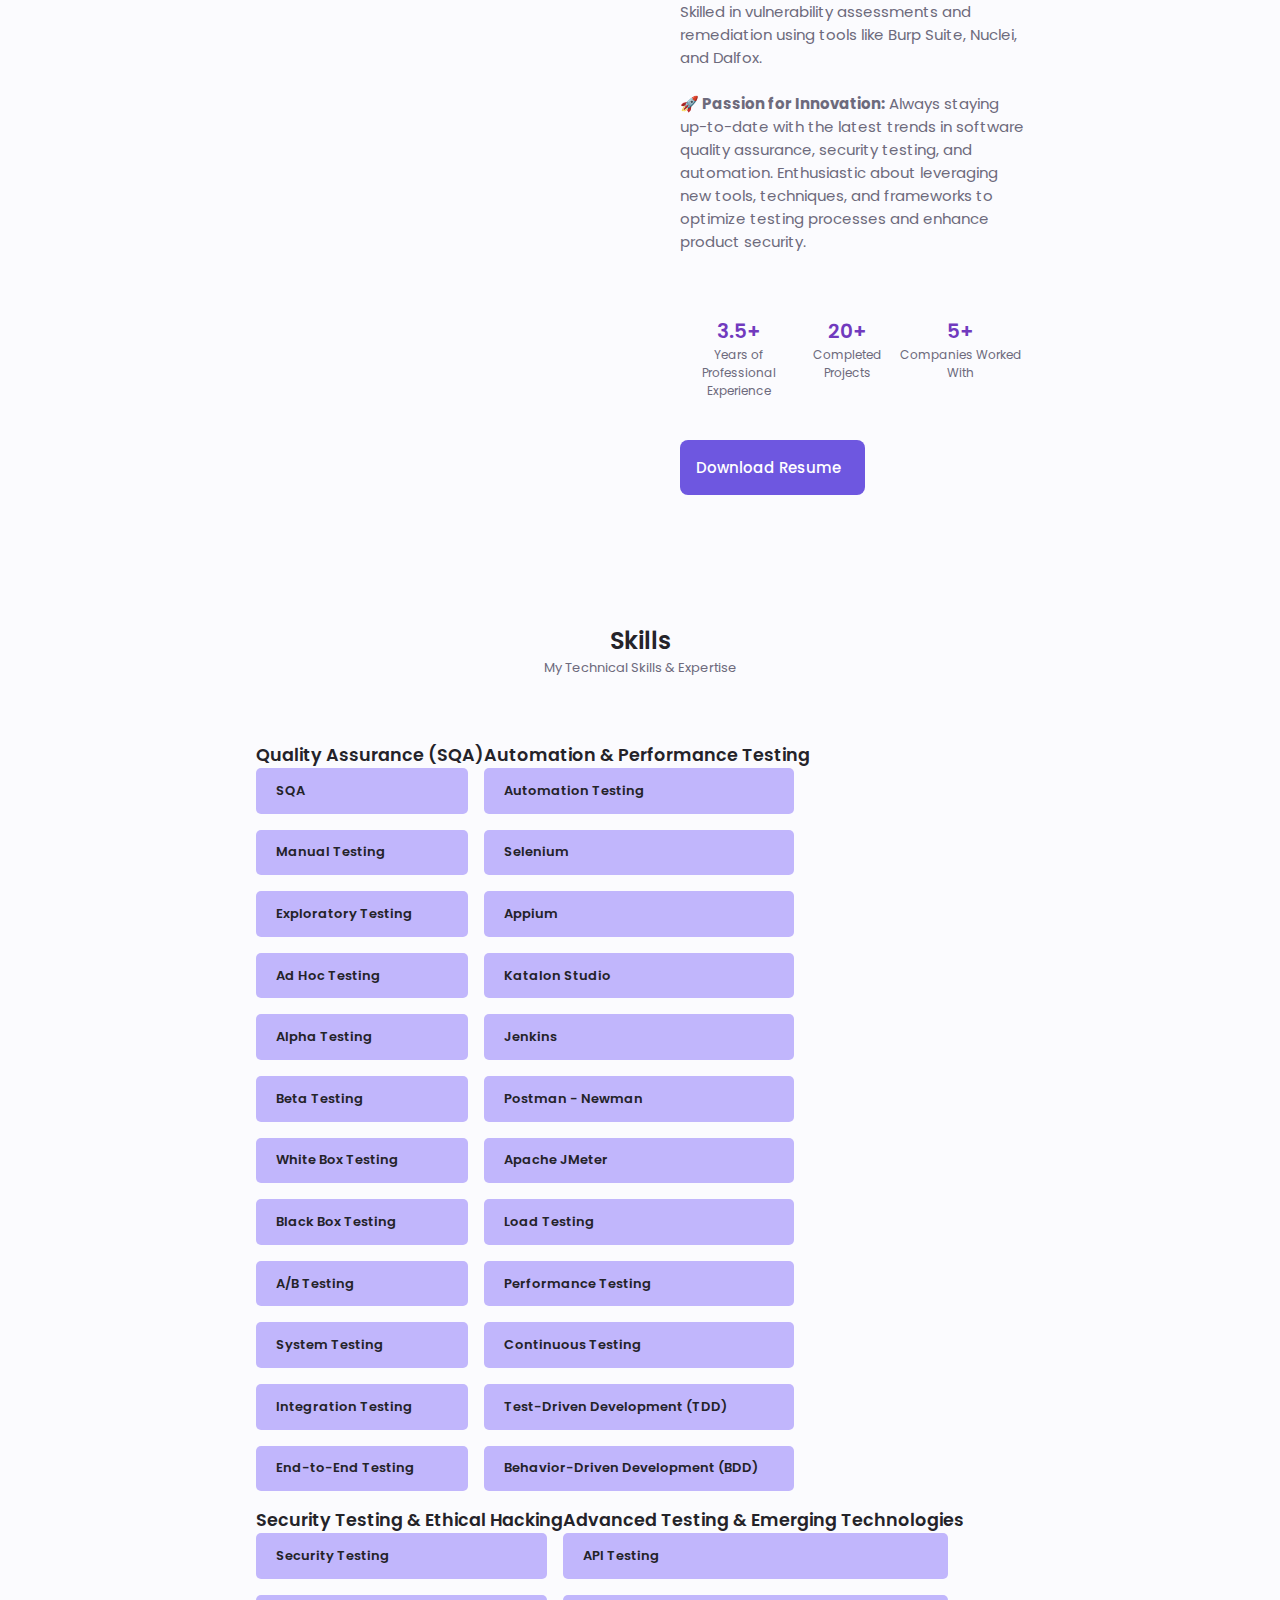
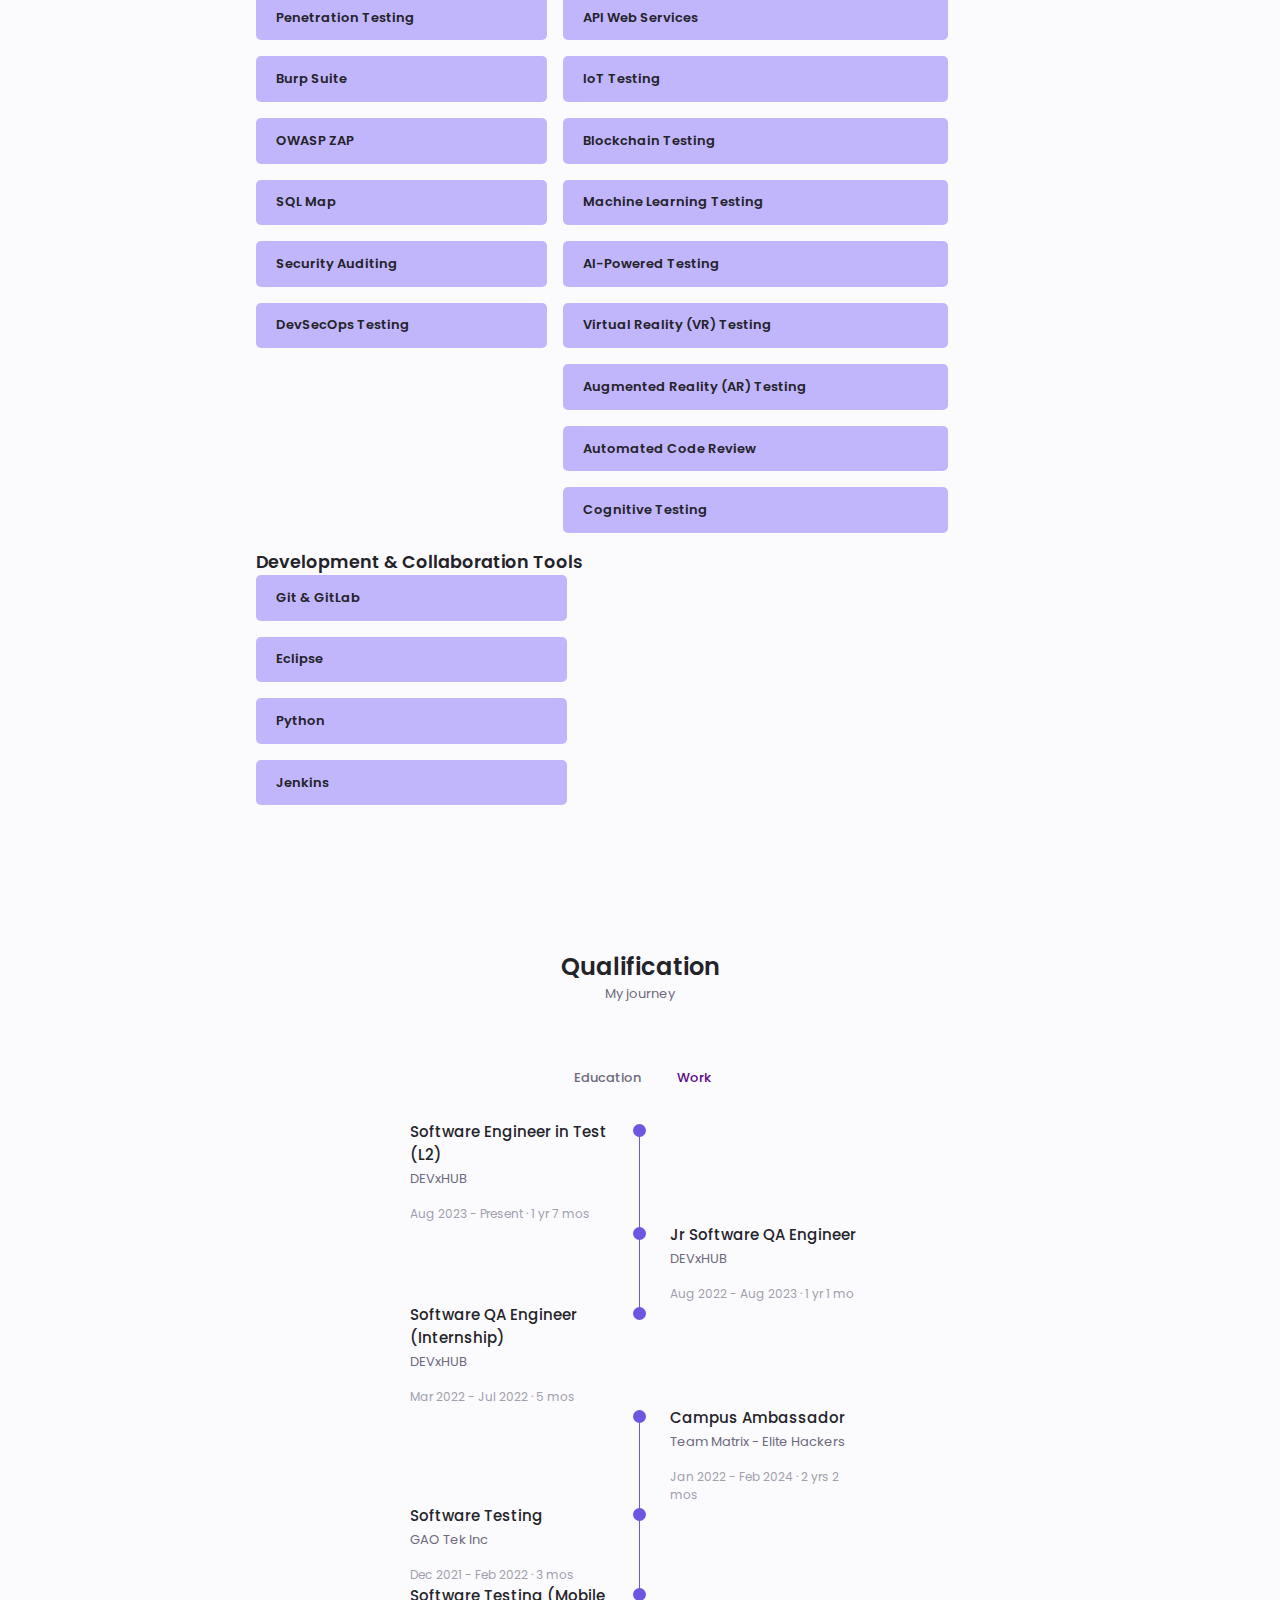
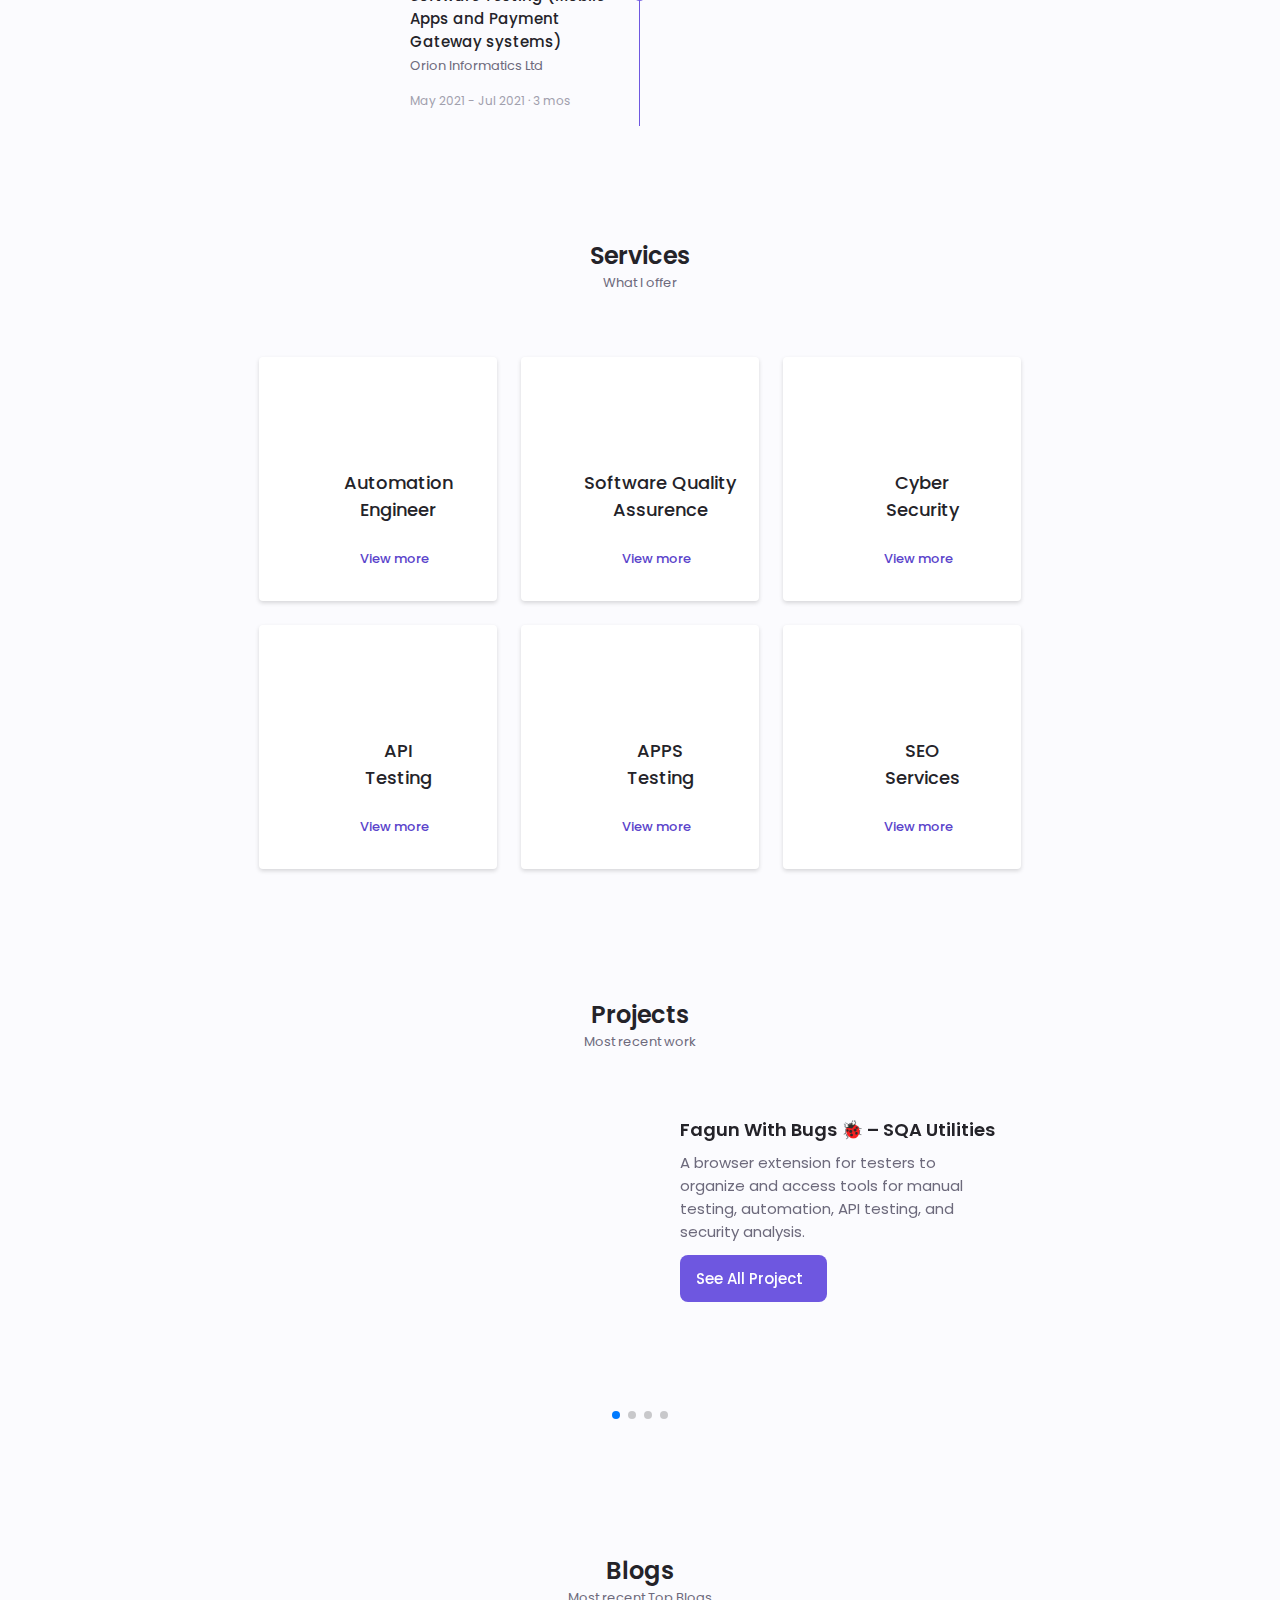
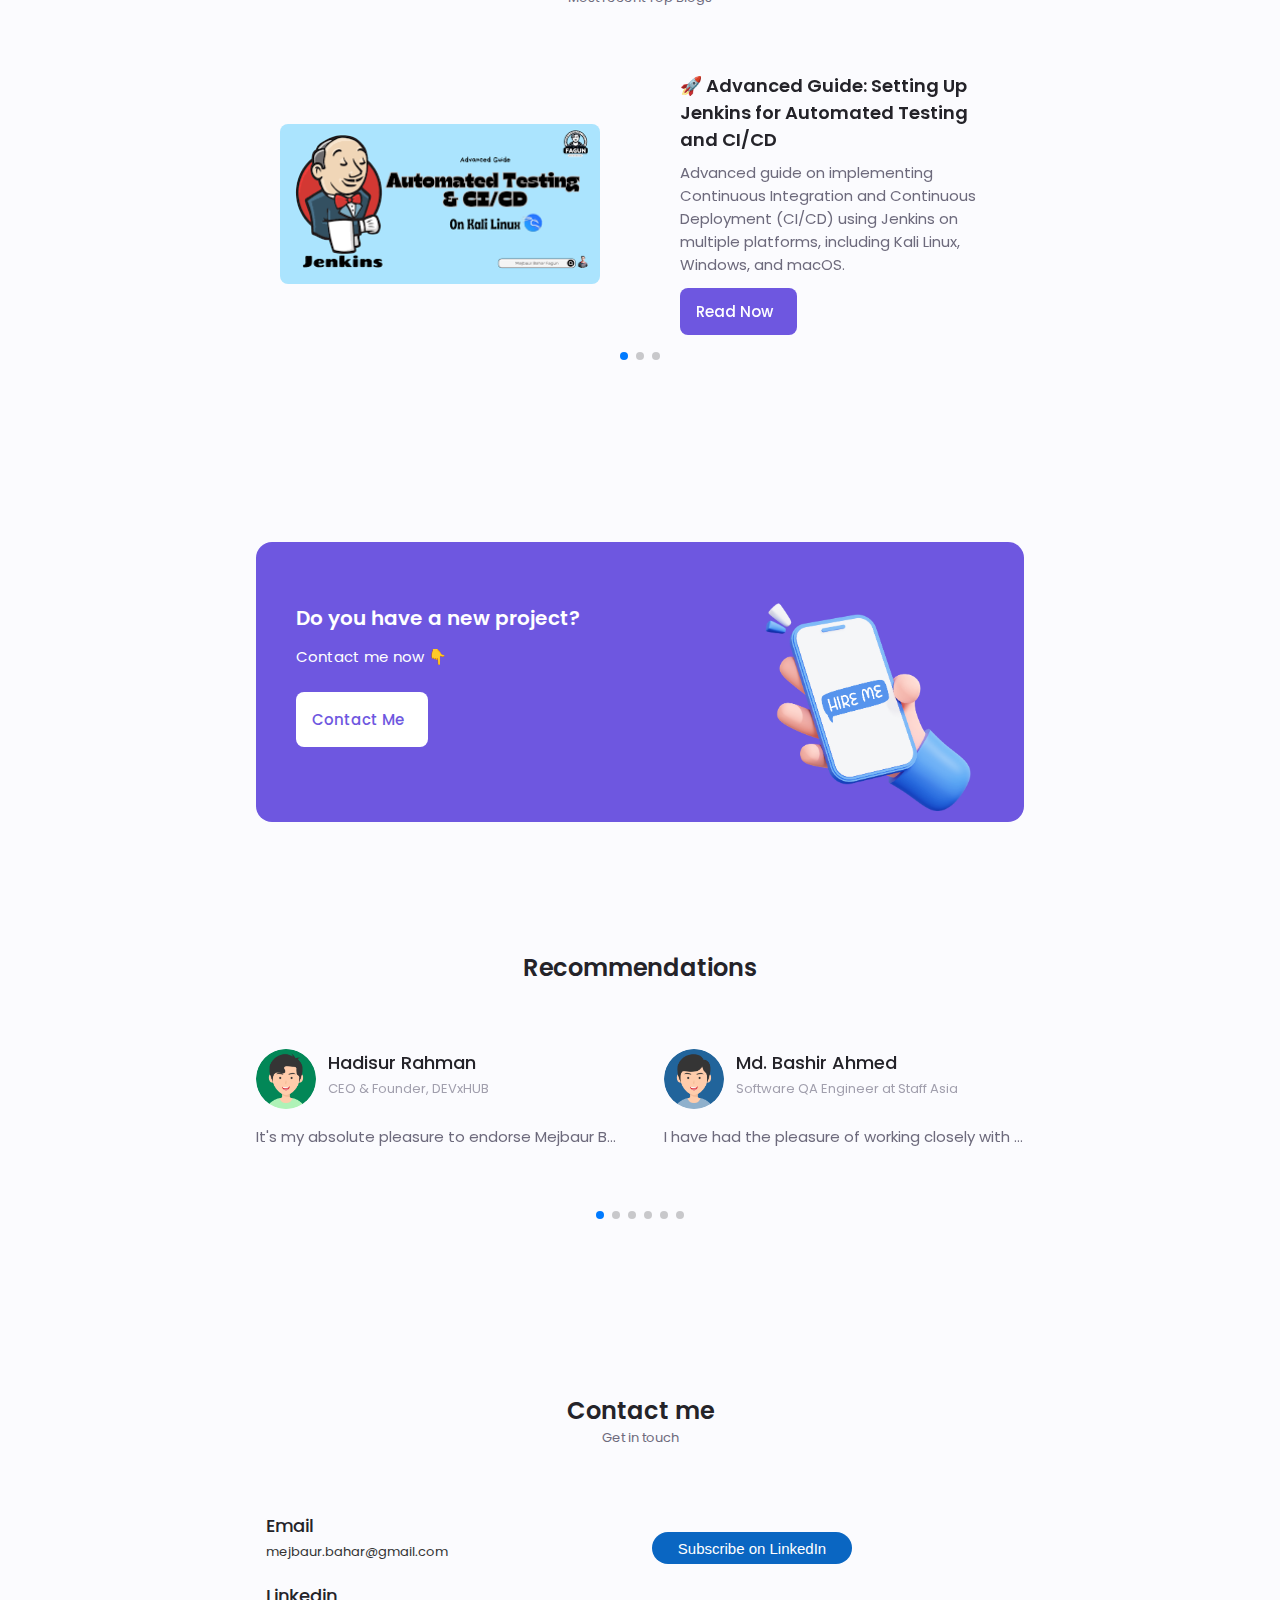
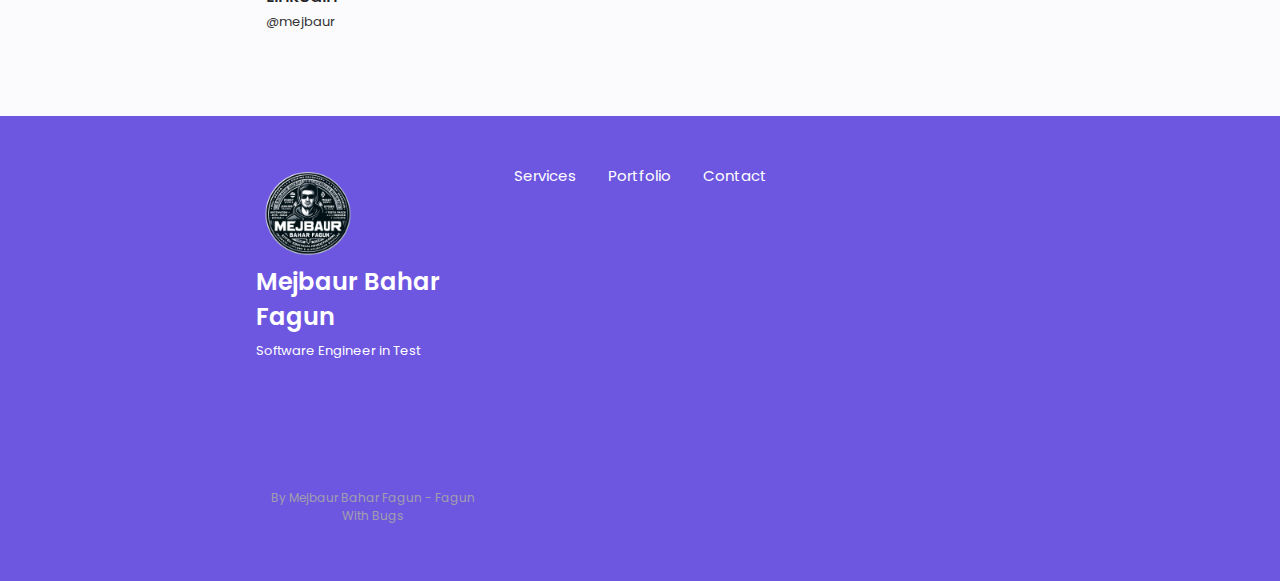
==== commit 5cba1d71: "Update index.html" ====
--- a/index.html
+++ b/index.html
@@ -353,133 +353,146 @@
 </section>
 
     
-    <section class="qualification section">
-      <h2 class="section-title">Qualification</h2>
-      <span class="section-subtitle">My journey</span>
-
-      <div class="qualification-container container">
-        <div class="qualification-tabs">
-          <div class="qualification-button button-flex qualification-active" data-target="#education">
-            <i class="fa-solid fa-graduation-cap qualification-icon"></i>
-            Education
-          </div>
-          <div class="qualification-button button-flex" data-target="#work">
-            <i class="fa-solid fa-briefcase qualification-icon"></i>
-            Work
-          </div>
-        </div>
-
-        <div class="qualification-section">
-          <div class="qualification-content qualification-active" data-content id="education">
-            <!-- qualifi 1 -->
-            <div class="qualification-data">
-              <div>
-                <h3 class="qualification-title">
-                  Computer Science Engineering (CSE)
-                </h3>
-                <span class="qualification-subtitle">Bangladesh University</span>
-                <div class="qualification-date">
-                  <i class="fa-solid fa-calendar-days"></i>
-                  2017 - 2021
-                </div>
-              </div>
-              <div>
-                <span class="qualification-round"></span>
-                <span class="qualification-line"></span>
-              </div>
-            </div>
-          </div>
-
-          <!-- qualific content 2 -->
-          <div class="qualification-content" data-content id="work">
-            <!-- qualifi 1 -->
-            <div class="qualification-data">
-              <div>
-                <h3 class="qualification-title">Software Engineer QA</h3>
-                <span class="qualification-subtitle">DEVxHUB</span>
-                <div class="qualification-date">
-                  <i class="fa-solid fa-calendar-days"></i>
-                  2022 - Present
-                </div>
-              </div>
-              <div>
-                <span class="qualification-round"></span>
-                <span class="qualification-line"></span>
-              </div>
-            </div>
-
-            <!-- qualifi 2 -->
-            <div class="qualification-data">
-              <div></div>
-              <div>
-                <span class="qualification-round"></span>
-                <span class="qualification-line"></span>
-              </div>
-              <div>
-                <h3 class="qualification-title">Jr Software QA Engineer</h3>
-                <span class="qualification-subtitle">DEVxHUB</span>
-                <div class="qualification-date">
-                  <i class="fa-solid fa-calendar-days"></i>
-                  2022 - 2023
-                </div>
-              </div>
-            </div>
-
-            <!-- qualifi 3 -->
-            <div class="qualification-data">
-              <div>
-                <h3 class="qualification-title">Software QA Engineer (Internship)</h3>
-                <span class="qualification-subtitle">DEVxHUB</span>
-                <div class="qualification-date">
-                  <i class="fa-solid fa-calendar-days"></i>
-                  March 2022 - July 2022
-                </div>
-              </div>
-              <div>
-                <span class="qualification-round"></span>
-                <!-- <span class="qualification-line"></span> -->
-              </div>
-            </div>
-
-            <!-- Additional experiences -->
-
-            <!-- qualifi 4 -->
-            <div class="qualification-data">
-              <div></div>
-              <div>
-                <span class="qualification-round"></span>
-                <span class="qualification-line"></span>
-              </div>
-              <div>
-                <h3 class="qualification-title">Software Testing</h3>
-                <span class="qualification-subtitle">GAO Tek Inc</span>
-                <div class="qualification-date">
-                  <i class="fa-solid fa-calendar-days"></i>
-                  Contract (3 Months) - 2021
-                </div>
-              </div>
-            </div>
-
-            <!-- qualifi 5 -->
-            <div class="qualification-data">
-              <div>
-                <h3 class="qualification-title">Software Testing (Mobile Apps and Payment Gateway systems)</h3>
-                <span class="qualification-subtitle">Orion Informatics Ltd</span>
-                <div class="qualification-date">
-                  <i class="fa-solid fa-calendar-days"></i>
-                  Contract (4 Months) - 2021
-                </div>
-              </div>
-              <div>
-                <span class="qualification-round"></span>
-                <span class="qualification-line"></span>
-              </div>
-            </div>
-          </div>
-
-        </div>
+<section class="qualification section">
+  <h2 class="section-title">Qualification</h2>
+  <span class="section-subtitle">My journey</span>
+
+  <div class="qualification-container container">
+    <div class="qualification-tabs">
+      <div class="qualification-button button-flex" data-target="#education">
+        <i class="fa-solid fa-graduation-cap qualification-icon"></i>
+        Education
       </div>
-    </section>
+      <div class="qualification-button button-flex qualification-active" data-target="#work">
+        <i class="fa-solid fa-briefcase qualification-icon"></i>
+        Work
+      </div>
+    </div>
+
+    <div class="qualification-section">
+      <div class="qualification-content" data-content id="education">
+        <!-- qualifi 1 -->
+        <div class="qualification-data">
+          <div>
+            <h3 class="qualification-title">
+              Computer Science Engineering (CSE)
+            </h3>
+            <span class="qualification-subtitle">Bangladesh University</span>
+            <div class="qualification-date">
+              <i class="fa-solid fa-calendar-days"></i>
+              2017 - 2021
+            </div>
+          </div>
+          <div>
+            <span class="qualification-round"></span>
+            <span class="qualification-line"></span>
+          </div>
+        </div>
+      </div>
+
+      <!-- work content -->
+      <div class="qualification-content qualification-active" data-content id="work">
+        <!-- qualifi 1 -->
+        <div class="qualification-data">
+          <div>
+            <h3 class="qualification-title">Software Engineer in Test (L2)</h3>
+            <span class="qualification-subtitle">DEVxHUB</span>
+            <div class="qualification-date">
+              <i class="fa-solid fa-calendar-days"></i>
+              Aug 2023 - Present · 1 yr 7 mos
+            </div>
+          </div>
+          <div>
+            <span class="qualification-round"></span>
+            <span class="qualification-line"></span>
+          </div>
+        </div>
+
+        <!-- qualifi 2 -->
+        <div class="qualification-data">
+          <div></div>
+          <div>
+            <span class="qualification-round"></span>
+            <span class="qualification-line"></span>
+          </div>
+          <div>
+            <h3 class="qualification-title">Jr Software QA Engineer</h3>
+            <span class="qualification-subtitle">DEVxHUB</span>
+            <div class="qualification-date">
+              <i class="fa-solid fa-calendar-days"></i>
+              Aug 2022 - Aug 2023 · 1 yr 1 mo
+            </div>
+          </div>
+        </div>
+
+        <!-- qualifi 3 -->
+        <div class="qualification-data">
+          <div>
+            <h3 class="qualification-title">Software QA Engineer (Internship)</h3>
+            <span class="qualification-subtitle">DEVxHUB</span>
+            <div class="qualification-date">
+              <i class="fa-solid fa-calendar-days"></i>
+              Mar 2022 - Jul 2022 · 5 mos
+            </div>
+          </div>
+          <div>
+            <span class="qualification-round"></span>
+          </div>
+        </div>
+
+        <!-- qualifi 4 -->
+        <div class="qualification-data">
+          <div></div>
+          <div>
+            <span class="qualification-round"></span>
+            <span class="qualification-line"></span>
+          </div>
+          <div>
+            <h3 class="qualification-title">Campus Ambassador</h3>
+            <span class="qualification-subtitle">Team Matrix - Elite Hackers</span>
+            <div class="qualification-date">
+              <i class="fa-solid fa-calendar-days"></i>
+              Jan 2022 - Feb 2024 · 2 yrs 2 mos
+            </div>
+          </div>
+        </div>
+
+        <!-- qualifi 5 -->
+        <div class="qualification-data">
+          <div>
+            <h3 class="qualification-title">Software Testing</h3>
+            <span class="qualification-subtitle">GAO Tek Inc</span>
+            <div class="qualification-date">
+              <i class="fa-solid fa-calendar-days"></i>
+              Dec 2021 - Feb 2022 · 3 mos
+            </div>
+          </div>
+          <div>
+            <span class="qualification-round"></span>
+            <span class="qualification-line"></span>
+          </div>
+        </div>
+
+        <!-- qualifi 6 -->
+        <div class="qualification-data">
+          <div>
+            <h3 class="qualification-title">Software Testing (Mobile Apps and Payment Gateway systems)</h3>
+            <span class="qualification-subtitle">Orion Informatics Ltd</span>
+            <div class="qualification-date">
+              <i class="fa-solid fa-calendar-days"></i>
+              May 2021 - Jul 2021 · 3 mos
+            </div>
+          </div>
+          <div>
+            <span class="qualification-round"></span>
+            <span class="qualification-line"></span>
+          </div>
+        </div>
+      </div>
+    </div>
+  </div>
+</section>
+
 
     <section class="services section" id="services">
       <h2 class="section-title">Services</h2>
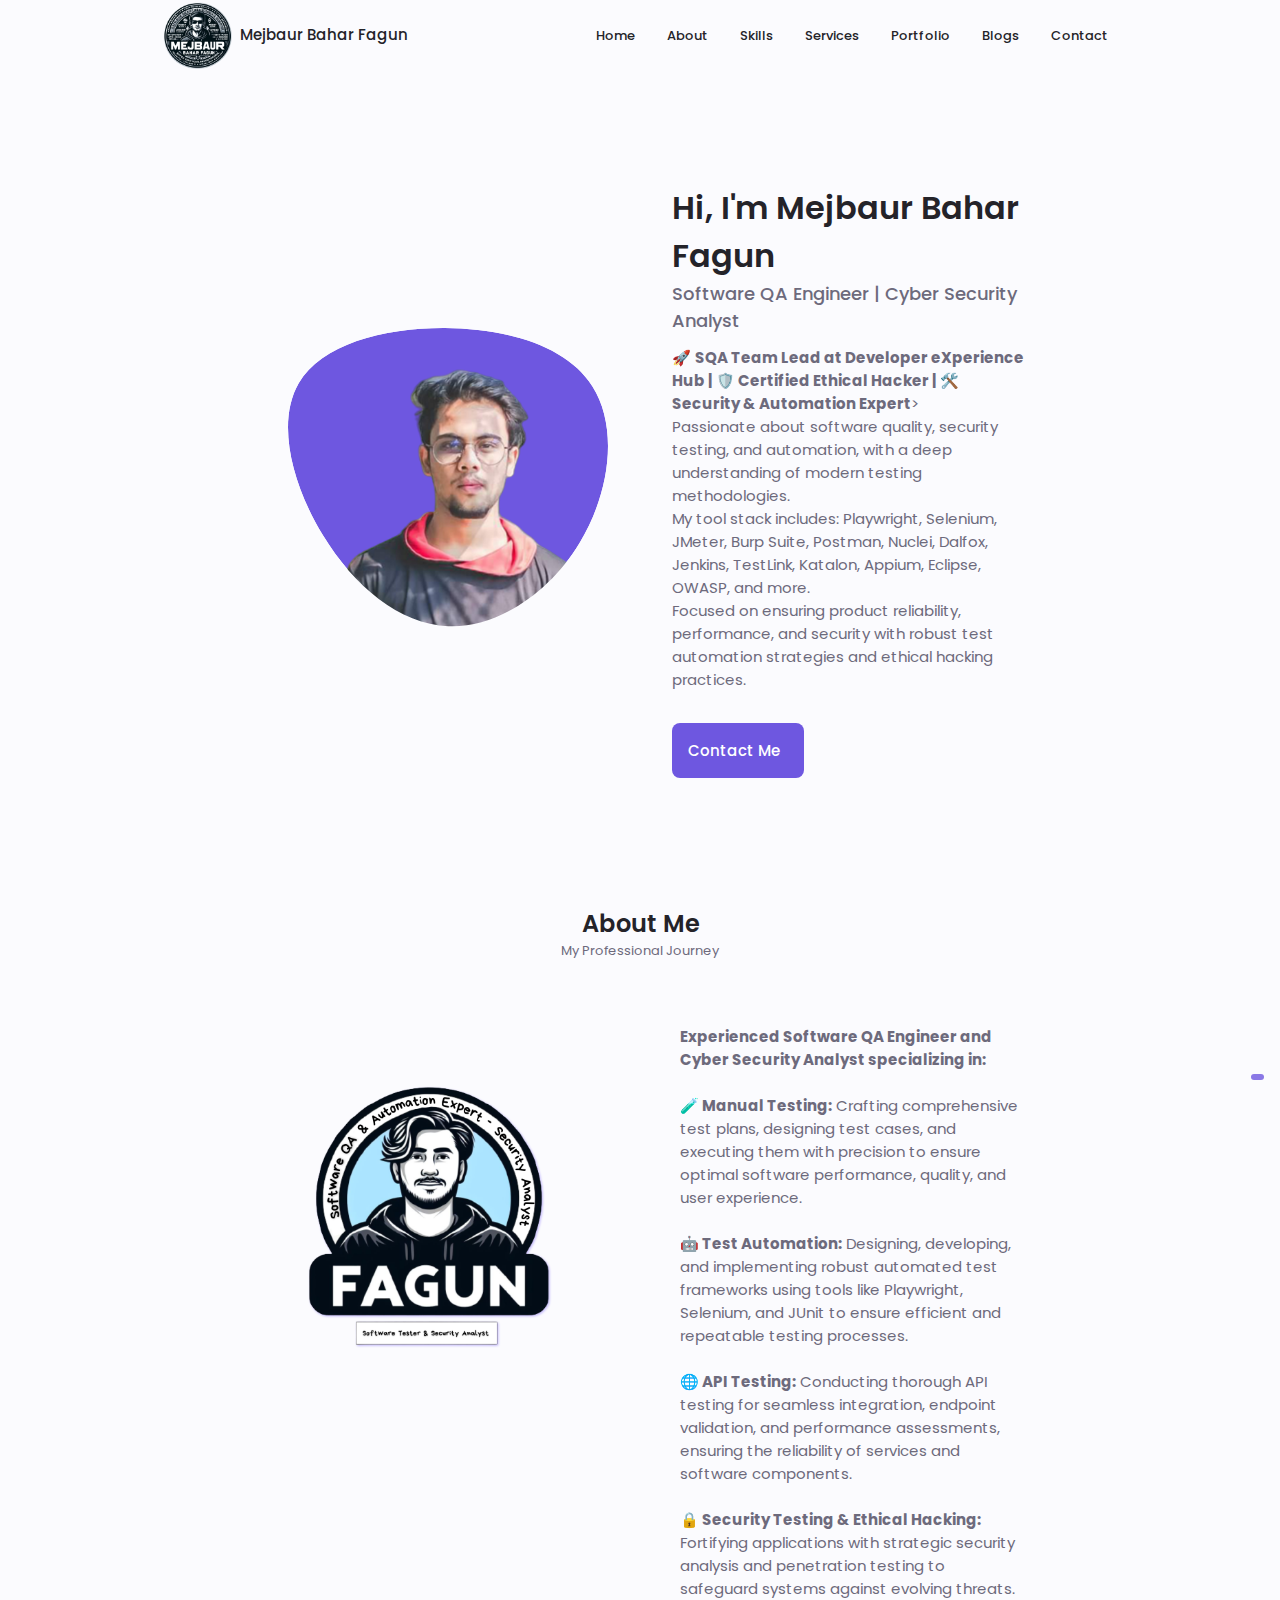
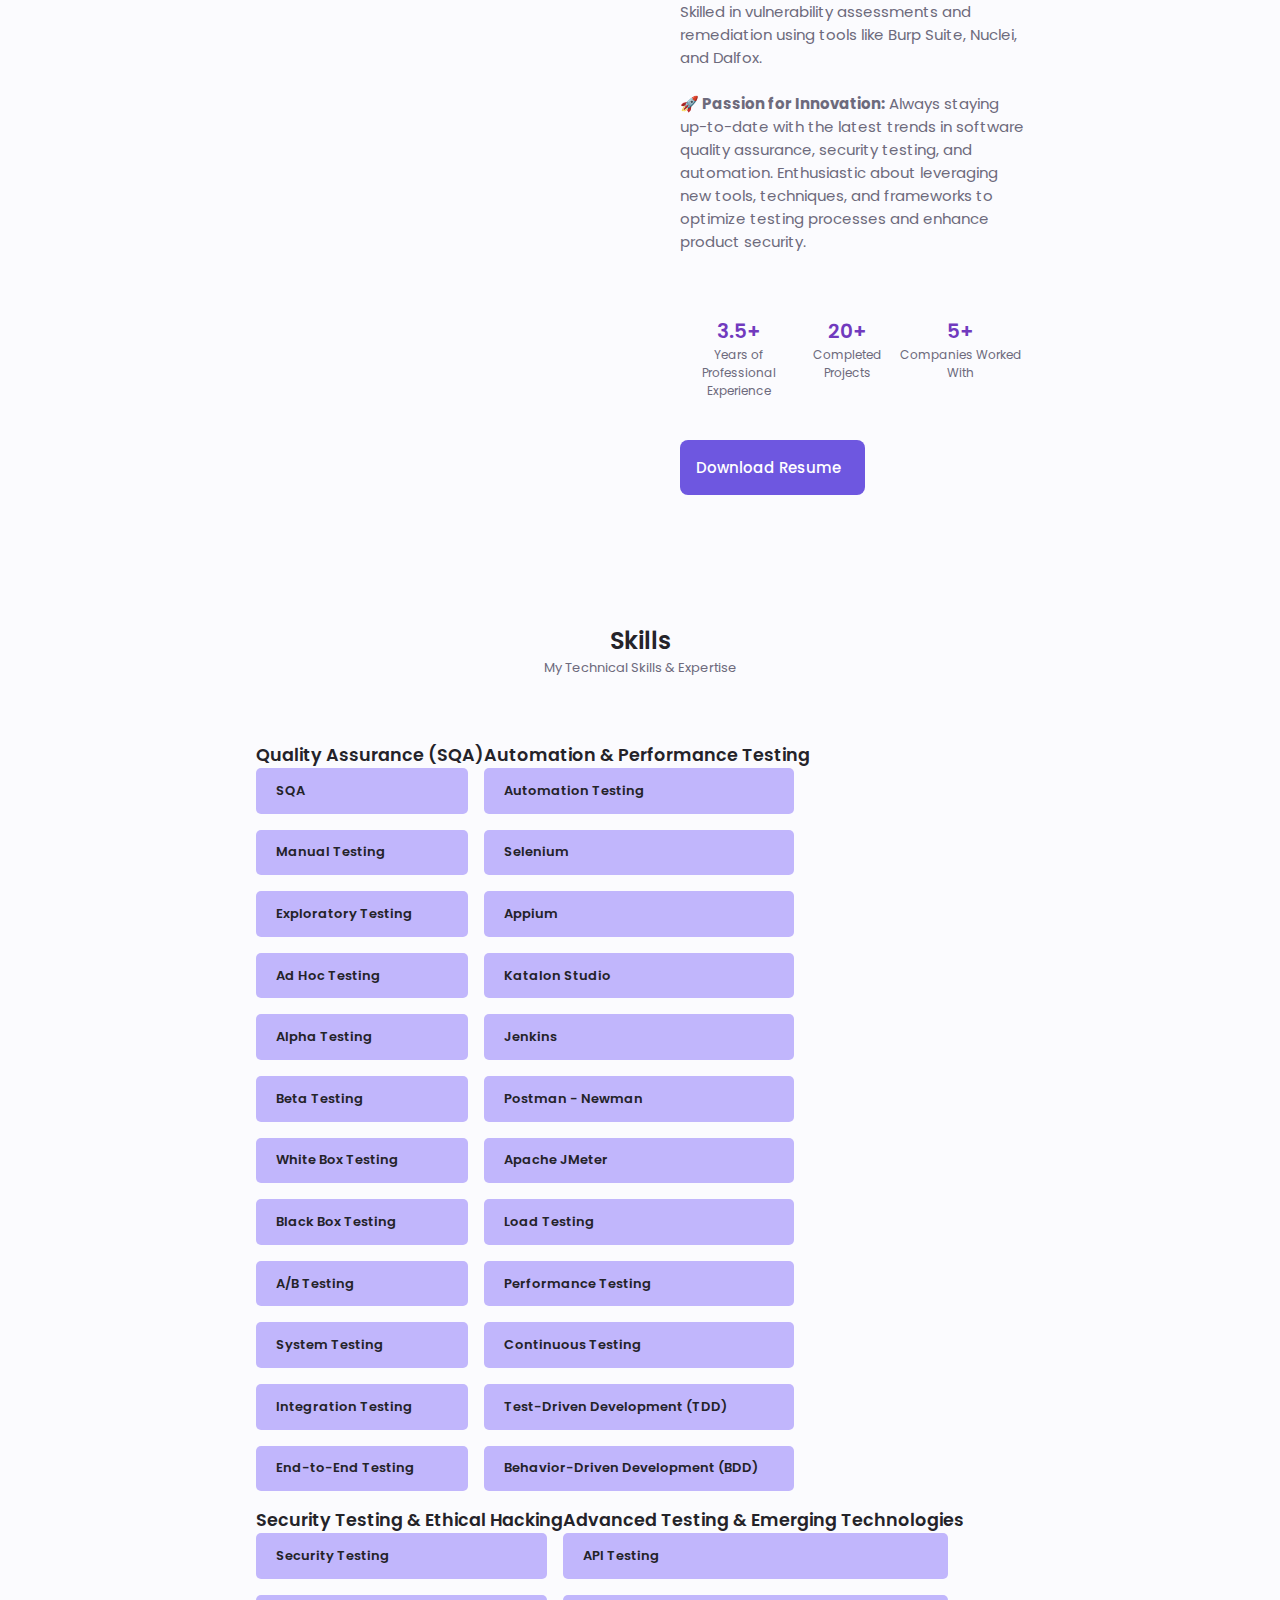
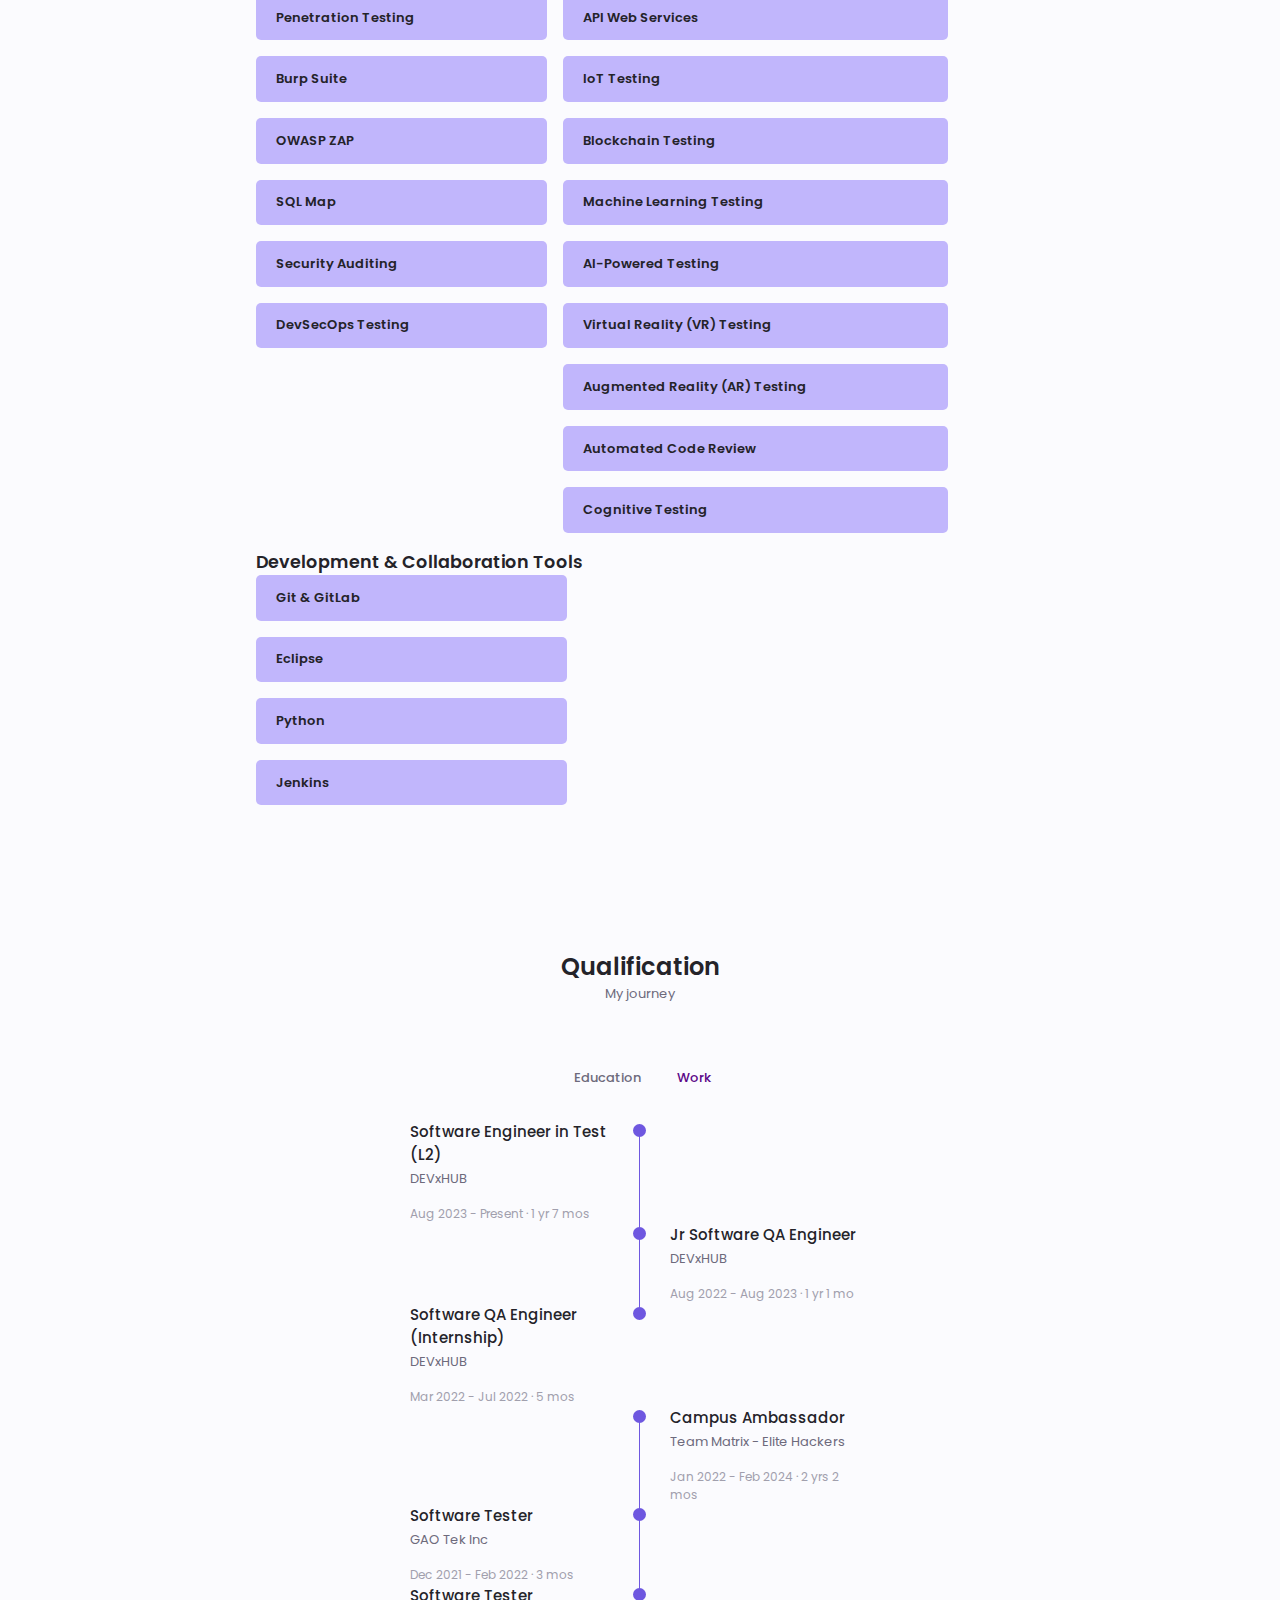
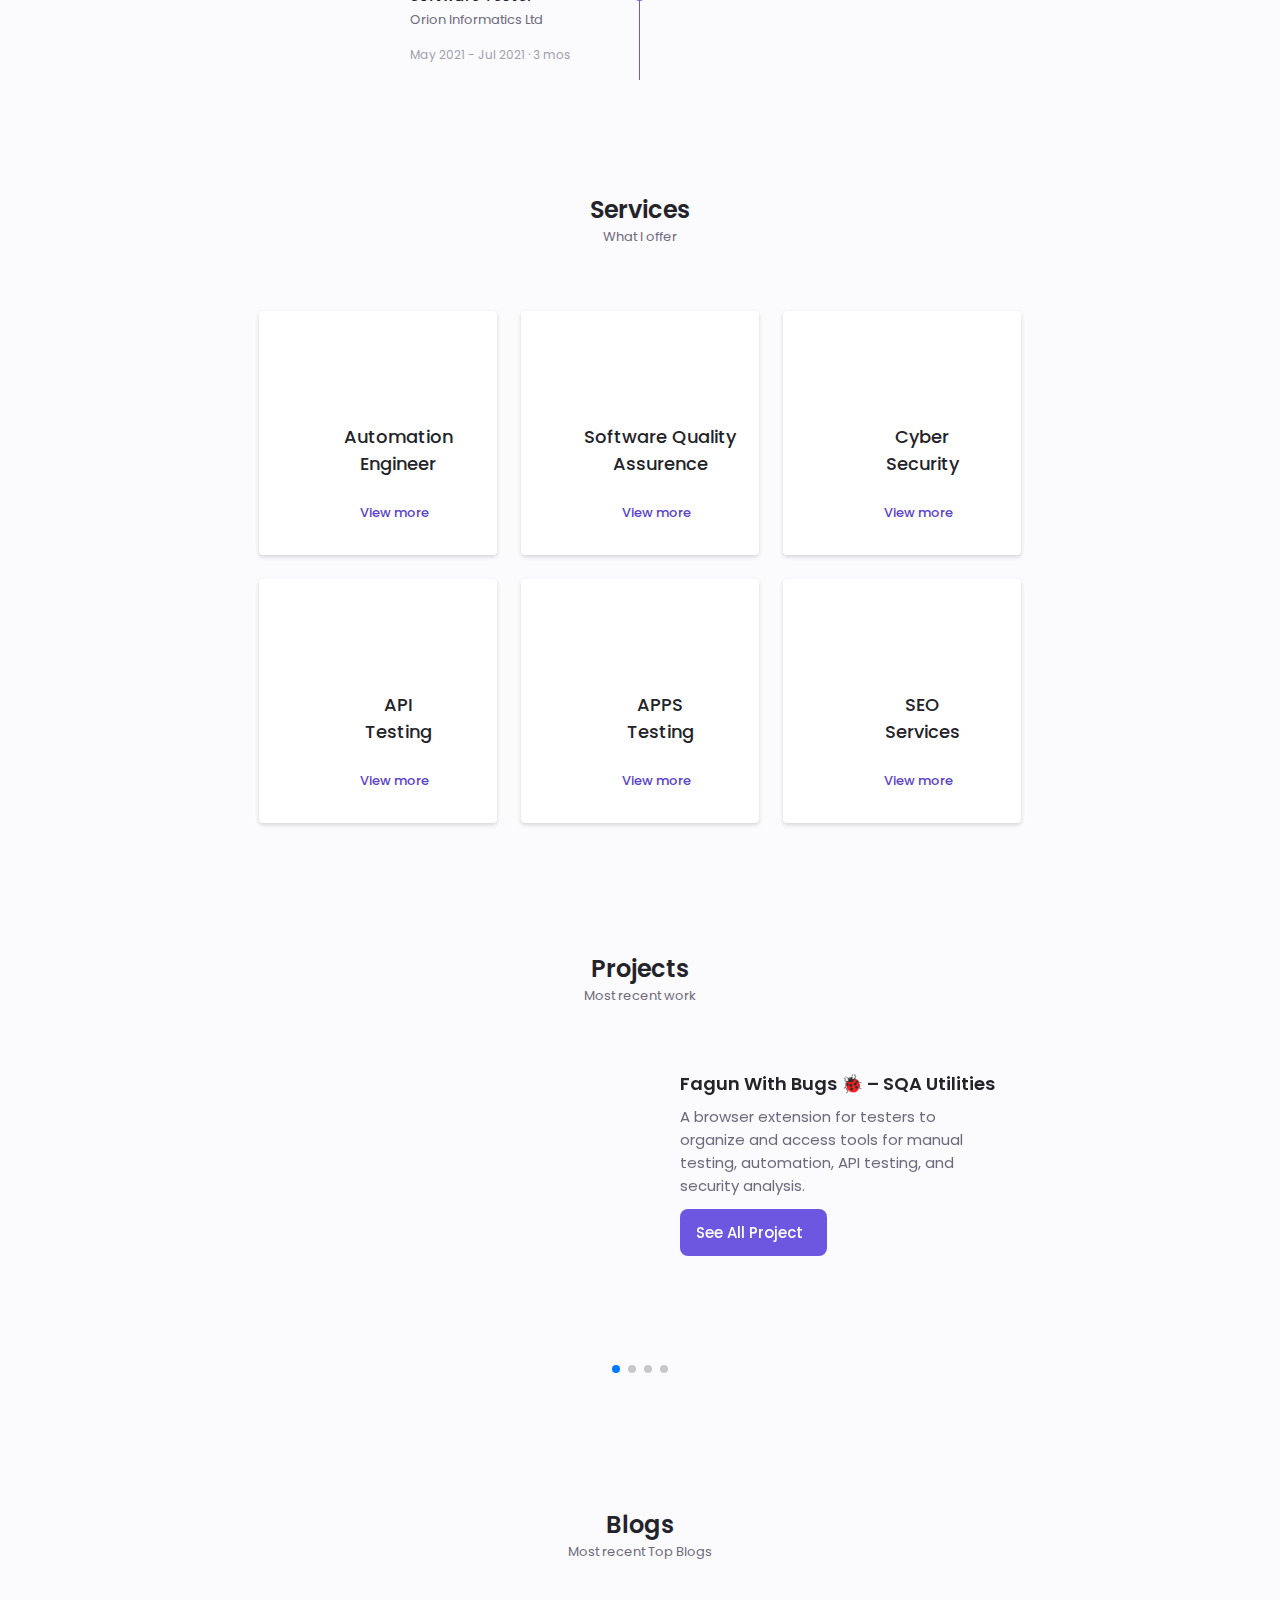
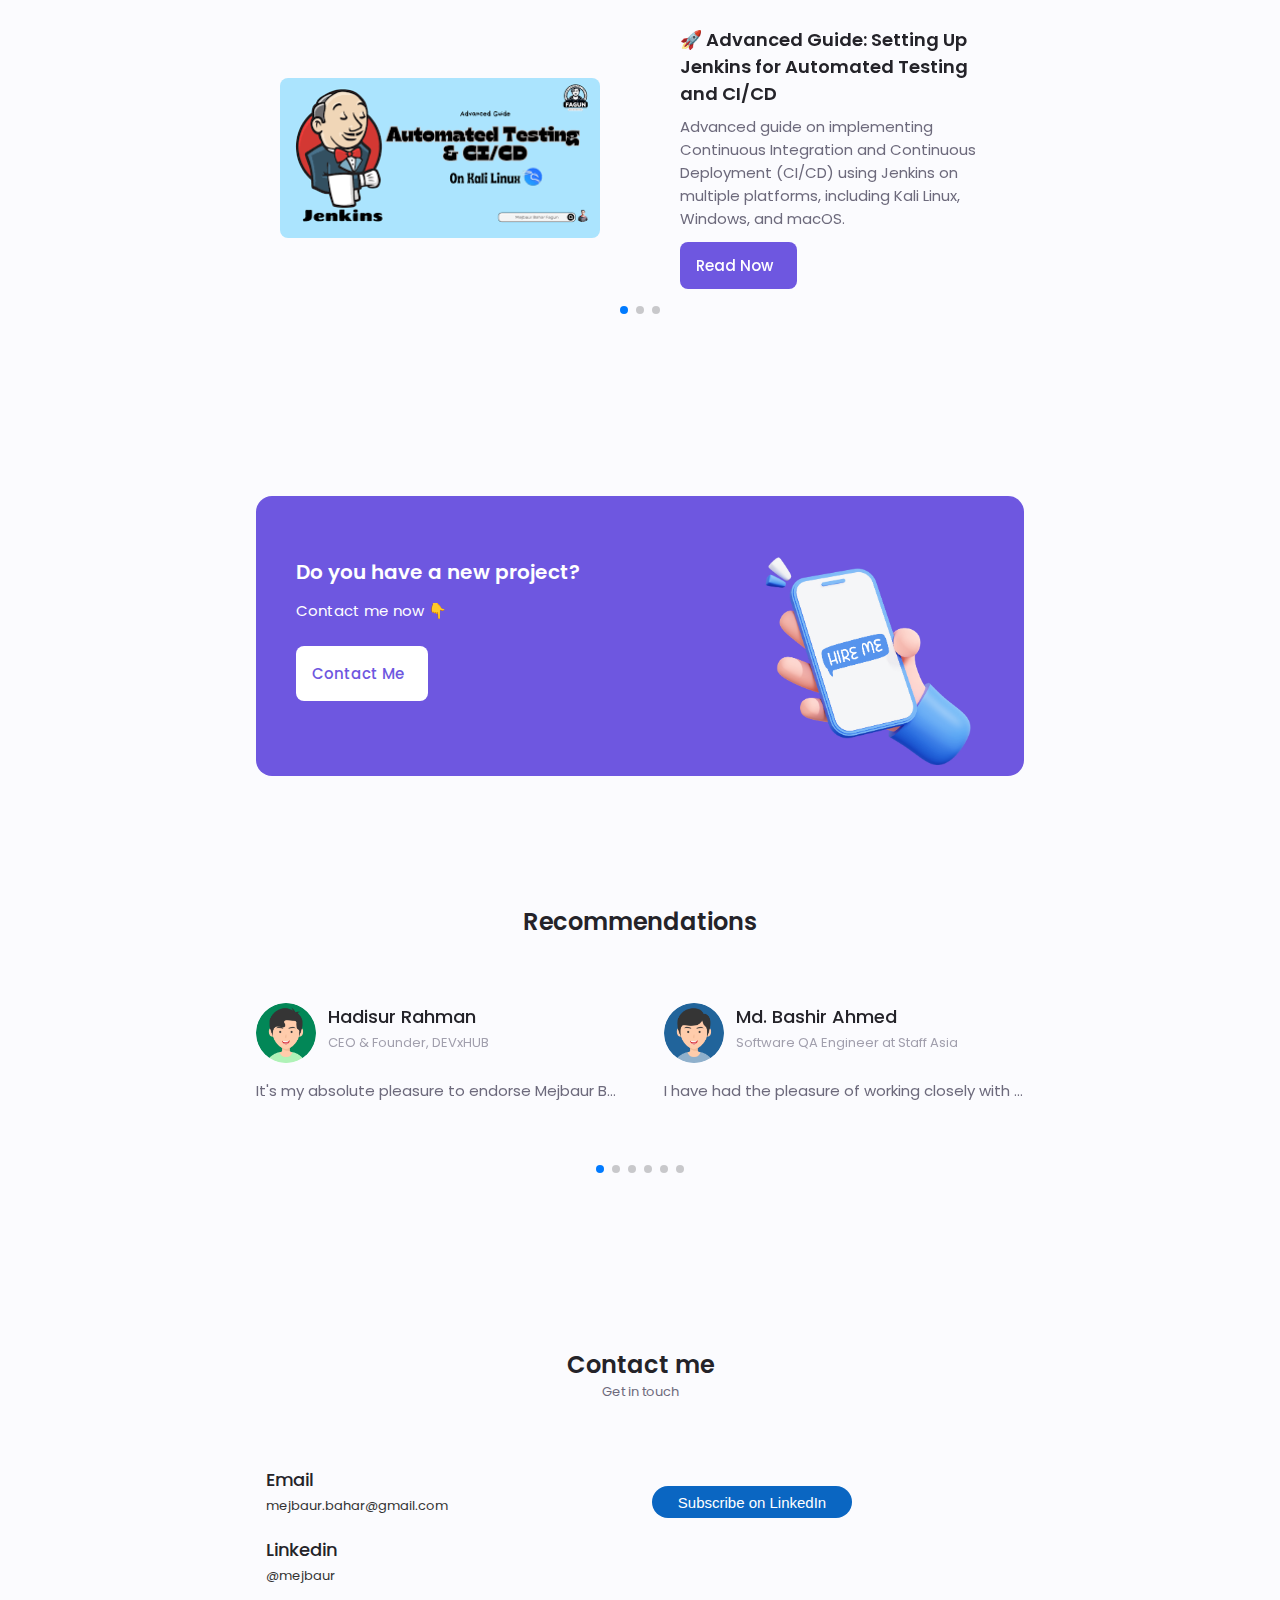
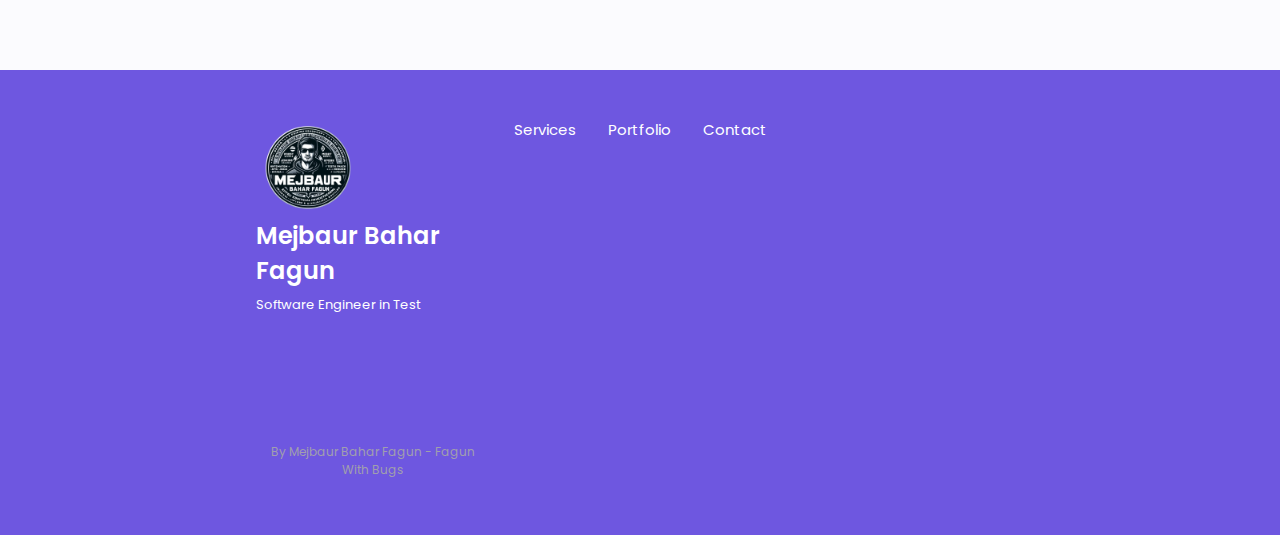
==== commit 55332c10: "Update index.html" ====
--- a/index.html
+++ b/index.html
@@ -460,7 +460,7 @@
         <!-- qualifi 5 -->
         <div class="qualification-data">
           <div>
-            <h3 class="qualification-title">Software Testing</h3>
+            <h3 class="qualification-title">Software Tester</h3>
             <span class="qualification-subtitle">GAO Tek Inc</span>
             <div class="qualification-date">
               <i class="fa-solid fa-calendar-days"></i>
@@ -476,7 +476,7 @@
         <!-- qualifi 6 -->
         <div class="qualification-data">
           <div>
-            <h3 class="qualification-title">Software Testing (Mobile Apps and Payment Gateway systems)</h3>
+            <h3 class="qualification-title">Software Tester</h3>
             <span class="qualification-subtitle">Orion Informatics Ltd</span>
             <div class="qualification-date">
               <i class="fa-solid fa-calendar-days"></i>
